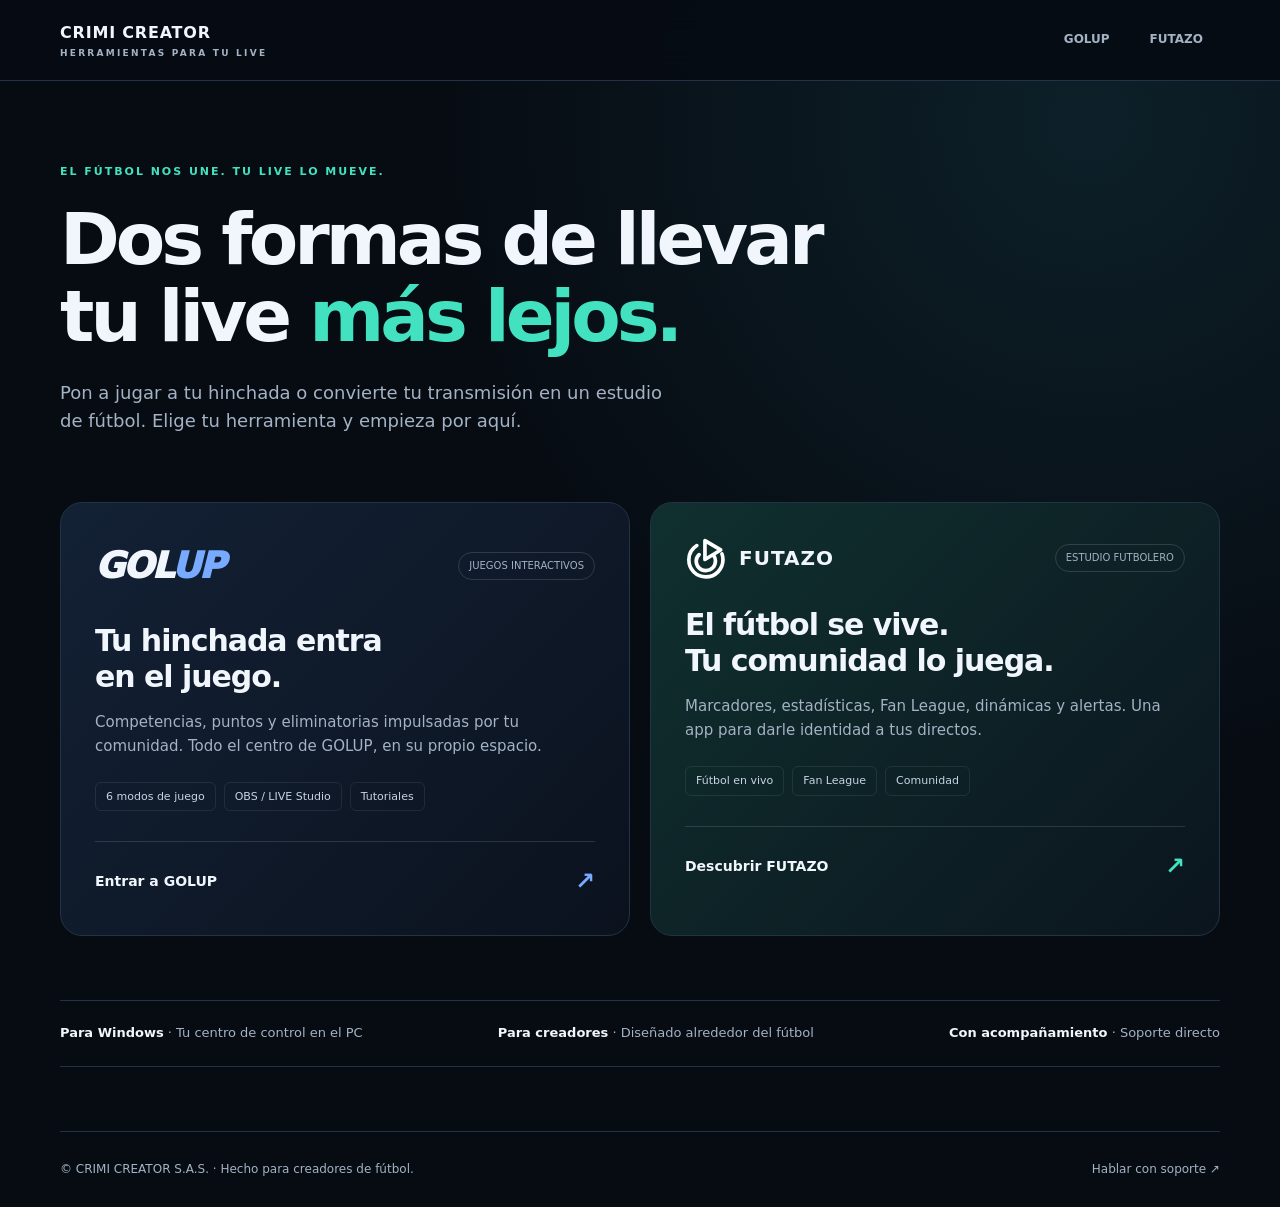
==== index.html @ dd7e79aa "Add files via upload" ====
<!doctype html><html lang="es"><head><meta charset="utf-8"><meta name="viewport" content="width=device-width,initial-scale=1"><meta name="theme-color" content="#070c13"><title>CRIMI CREATOR · GOLUP y FUTAZO</title><meta name="description" content="Juegos interactivos, fútbol en vivo y herramientas para tu comunidad."><link rel="icon" href="assets/futazo-icon.png"><link rel="stylesheet" href="assets/portal.css"></head><body><header class="top"><div class="wrap"><a class="brand" href="index.html">CRIMI CREATOR<small>HERRAMIENTAS PARA TU LIVE</small></a><nav aria-label="Productos"><a href="golup.html" >GOLUP</a><a href="futazo.html" >FUTAZO</a></nav></div></header><main class="wrap"><section class="hero"><span class="kicker">EL FÚTBOL NOS UNE. TU LIVE LO MUEVE.</span><h1>Dos formas de llevar<br>tu live <em>más lejos.</em></h1><p class="lead">Pon a jugar a tu hinchada o convierte tu transmisión en un estudio de fútbol. Elige tu herramienta y empieza por aquí.</p></section><section class="selector" aria-label="Elige tu producto"><a class="product" href="golup.html"><div class="product-top"><div class="wordmark">GOL<span>UP</span></div><span class="badge">JUEGOS INTERACTIVOS</span></div><h2>Tu hinchada entra<br>en el juego.</h2><p>Competencias, puntos y eliminatorias impulsadas por tu comunidad. Todo el centro de GOLUP, en su propio espacio.</p><div class="tags"><span>6 modos de juego</span><span>OBS / LIVE Studio</span><span>Tutoriales</span></div><div class="enter">Entrar a GOLUP <b aria-hidden="true">↗</b></div></a><a class="product futazo" href="futazo.html"><div class="product-top"><div class="identity"><img src="assets/futazo-mark.svg" alt=""><strong>FUTAZO</strong></div><span class="badge">ESTUDIO FUTBOLERO</span></div><h2>El fútbol se vive.<br>Tu comunidad lo juega.</h2><p>Marcadores, estadísticas, Fan League, dinámicas y alertas. Una app para darle identidad a tus directos.</p><div class="tags"><span>Fútbol en vivo</span><span>Fan League</span><span>Comunidad</span></div><div class="enter">Descubrir FUTAZO <b aria-hidden="true">↗</b></div></a></section><div class="strip"><span><strong>Para Windows</strong> · Tu centro de control en el PC</span><span><strong>Para creadores</strong> · Diseñado alrededor del fútbol</span><span><strong>Con acompañamiento</strong> · Soporte directo</span></div></main><footer class="wrap"><span>© CRIMI CREATOR S.A.S. · Hecho para creadores de fútbol.</span><a href="https://wa.me/573227339534" target="_blank" rel="noopener noreferrer">Hablar con soporte ↗</a></footer></body></html>
---- assets/portal.css ----
:root{color-scheme:dark;--bg:#070c13;--line:#233244;--text:#f1f6fc;--muted:#a3b2c4;--mint:#42e2c0;--blue:#78abff}*{box-sizing:border-box}html{scroll-behavior:smooth;scroll-padding-top:95px}body{margin:0;background:radial-gradient(ellipse at 85% 10%,#12313b88,transparent 42%),var(--bg);color:var(--text);font:16px/1.6 'Segoe UI',system-ui,sans-serif}a{color:inherit;text-decoration:none}a:focus-visible,summary:focus-visible{outline:3px solid var(--mint);outline-offset:5px}.wrap{width:min(1160px,calc(100% - 40px));margin:auto}.top{position:sticky;top:0;z-index:10;background:#070c13f2;backdrop-filter:blur(16px);border-bottom:1px solid var(--line)}.top .wrap{display:flex;align-items:center;justify-content:space-between;gap:16px;min-height:80px}.brand{font-size:16px;font-weight:900;letter-spacing:.05em}.brand small{display:block;font-size:9px;letter-spacing:.25em;color:var(--muted)}nav{display:flex;gap:6px}nav a{font-size:12px;font-weight:800;padding:10px 17px;border-radius:8px;color:var(--muted)}nav a:hover,nav a[aria-current]{background:#1c2d3b;color:white}.kicker{font-size:11px;letter-spacing:.18em;color:var(--mint);font-weight:800}.hero{padding:76px 0 48px}.hero h1{font-size:clamp(40px,6vw,72px);line-height:1.07;letter-spacing:-.055em;margin:18px 0 24px}.hero h1 em{font-style:normal;color:var(--mint)}.lead{color:var(--muted);max-width:630px;font-size:18px}.selector{display:grid;grid-template-columns:1fr 1fr;gap:20px;margin-bottom:64px}.product{border:1px solid var(--line);background:linear-gradient(135deg,#132135,#0b121e);border-radius:22px;padding:34px;transition:transform .2s,border-color .2s}.product:hover{transform:translateY(-4px);border-color:var(--blue)}.product.futazo{background:linear-gradient(135deg,#10302f,#0b151e)}.product.futazo:hover{border-color:var(--mint)}.product-top{display:flex;justify-content:space-between;align-items:center;gap:10px}.wordmark{font-size:36px;font-style:italic;letter-spacing:-.05em;font-weight:950}.wordmark span{color:var(--blue)}.badge{font-size:10px;color:var(--muted);border:1px solid #ffffff24;border-radius:100px;padding:5px 10px}.product h2{font-size:30px;line-height:1.2;letter-spacing:-.035em;margin:28px 0 14px}.product p{color:var(--muted);font-size:15px}.tags{display:flex;flex-wrap:wrap;gap:8px;margin:24px 0}.tags span{color:#c7d4e3;border:1px solid #ffffff15;padding:5px 10px;border-radius:6px;font-size:11px}.enter{display:flex;justify-content:space-between;align-items:center;margin-top:30px;padding-top:20px;border-top:1px solid #ffffff20;font-weight:800;font-size:14px}.enter b{font-size:24px;color:var(--blue)}.futazo .enter b{color:var(--mint)}.strip{display:flex;flex-wrap:wrap;justify-content:space-between;gap:20px;border-block:1px solid var(--line);padding:22px 0;margin:12px 0 64px;color:var(--muted);font-size:13px}.strip strong{color:var(--text)}footer{display:flex;justify-content:space-between;gap:20px;flex-wrap:wrap;border-top:1px solid var(--line);padding:28px 0;color:var(--muted);font-size:12px}.split{display:grid;grid-template-columns:1.1fr 1fr;gap:50px;align-items:center}.btn{display:inline-flex;justify-content:center;align-items:center;padding:13px 20px;background:#132333;border:1px solid #304456;border-radius:10px;font-size:14px;font-weight:750}.btn.primary{background:var(--mint);color:#06241f;border-color:var(--mint)}.btn:hover{filter:brightness(1.12)}.actions{display:flex;gap:10px;flex-wrap:wrap;margin:28px 0 14px}.fine{font-size:12px;color:var(--muted)}.identity{display:flex;align-items:center;gap:12px}.identity img{width:42px;height:42px}.identity strong{font-size:20px;letter-spacing:.05em}.showcase{border:1px solid #315053;border-radius:18px;background:#0b141f;box-shadow:0 25px 80px #0006;padding:18px;transform:rotate(1deg)}.show-head,.show-bottom{display:flex;justify-content:space-between;gap:10px;font-size:10px;letter-spacing:.05em;color:var(--muted);margin:0 0 20px}.show-bottom{margin:17px 0 0}.live-dot{color:var(--mint)}.score{display:grid;grid-template-columns:1fr auto 1fr;gap:10px;text-align:center;align-items:center;margin:12px 0 22px}.shield{display:grid;place-items:center;background:#183d67;clip-path:polygon(0 0,100% 0,100% 70%,50% 100%,0 70%);width:42px;height:48px;margin:0 auto 7px;font-size:15px;font-weight:900}.shield.red{background:#612b36}.score small{font-size:10px;color:var(--muted)}.score b{font-size:40px}.pitch{height:195px;position:relative;border:1px solid #45917c66;background:repeating-linear-gradient(90deg,#14382e 0 12.5%,#173e32 12.5% 25%);border-radius:9px;overflow:hidden}.pitch:before{content:'';position:absolute;inset:14px;border:1px solid #a2e0c766}.pitch:after{content:'';position:absolute;left:50%;top:14px;bottom:14px;border-left:1px solid #a2e0c766}.circle{position:absolute;left:50%;top:50%;width:65px;height:65px;border:1px solid #a2e0c766;border-radius:50%;transform:translate(-50%,-50%)}.box{position:absolute;top:28%;bottom:28%;width:17%;border:1px solid #a2e0c766}.box.left{left:14px}.box.right{right:14px}.pitch-label{position:absolute;left:50%;top:50%;transform:translate(-50%,-50%);z-index:1;white-space:nowrap;background:#071a16ed;border:1px solid #3ba98d;border-radius:6px;padding:8px 14px;font-size:11px;color:#9af1d9}.section{padding:28px 0 65px}.section h2{font-size:clamp(28px,4vw,42px);line-height:1.15;letter-spacing:-.04em;margin:12px 0 16px}.section-intro{color:var(--muted);max-width:650px;margin-bottom:28px}.features{display:grid;grid-template-columns:1fr 1fr;gap:15px}.feature{padding:28px;border:1px solid var(--line);border-radius:16px;background:linear-gradient(140deg,#111e2b,#0b131e)}.icon{color:var(--mint);width:38px;height:38px;display:grid;place-items:center;border:1px solid #305b55;background:#14332e;border-radius:10px}.icon svg{width:22px;height:22px;fill:none;stroke:currentColor;stroke-width:1.7}.feature h3{margin:18px 0 8px;font-size:20px}.feature p,.feature li{color:var(--muted);font-size:14px}.feature ul{padding-left:19px}.steps{display:grid;grid-template-columns:repeat(3,1fr);gap:20px;counter-reset:step}.step{padding:24px 0;border-top:1px solid var(--line)}.step:before{counter-increment:step;content:'0' counter(step);font-size:12px;color:var(--mint);font-weight:800}.step h3{font-size:18px}.step p{font-size:14px;color:var(--muted)}.download{border:1px solid #3b625b;border-radius:20px;padding:36px;background:linear-gradient(110deg,#11362f,#0e1926);display:grid;grid-template-columns:1.2fr 1fr;gap:30px;align-items:center}.download ul{color:var(--muted);font-size:13px;padding-left:20px}details{border-bottom:1px solid var(--line);padding:19px 0}summary{cursor:pointer;font-weight:650;margin-left:18px}details p{color:var(--muted);font-size:14px;max-width:800px}.support{color:var(--mint)}@media(max-width:780px){.split,.download{grid-template-columns:1fr;gap:26px}.hero{padding-top:42px}.product{padding:23px}.product h2{font-size:25px}.product-top{align-items:flex-start;flex-direction:column}.showcase{transform:none;max-width:520px;width:100%;margin:auto}.steps{grid-template-columns:1fr;gap:0}}@media(max-width:560px){.wrap{width:calc(100% - 30px)}.top .wrap{min-height:70px;gap:8px}.brand{font-size:12px}.brand small{font-size:8px}nav a{padding:9px 11px}.selector,.features{grid-template-columns:1fr}.hero h1{font-size:43px}.lead{font-size:16px}.product-top{flex-direction:row;align-items:center}.strip{flex-direction:column;margin-bottom:35px}.feature,.download{padding:23px}.section{padding-bottom:42px}.identity strong{font-size:17px}.identity img{width:32px;height:32px}}@media(prefers-reduced-motion:reduce){*{scroll-behavior:auto!important;transition:none!important}}
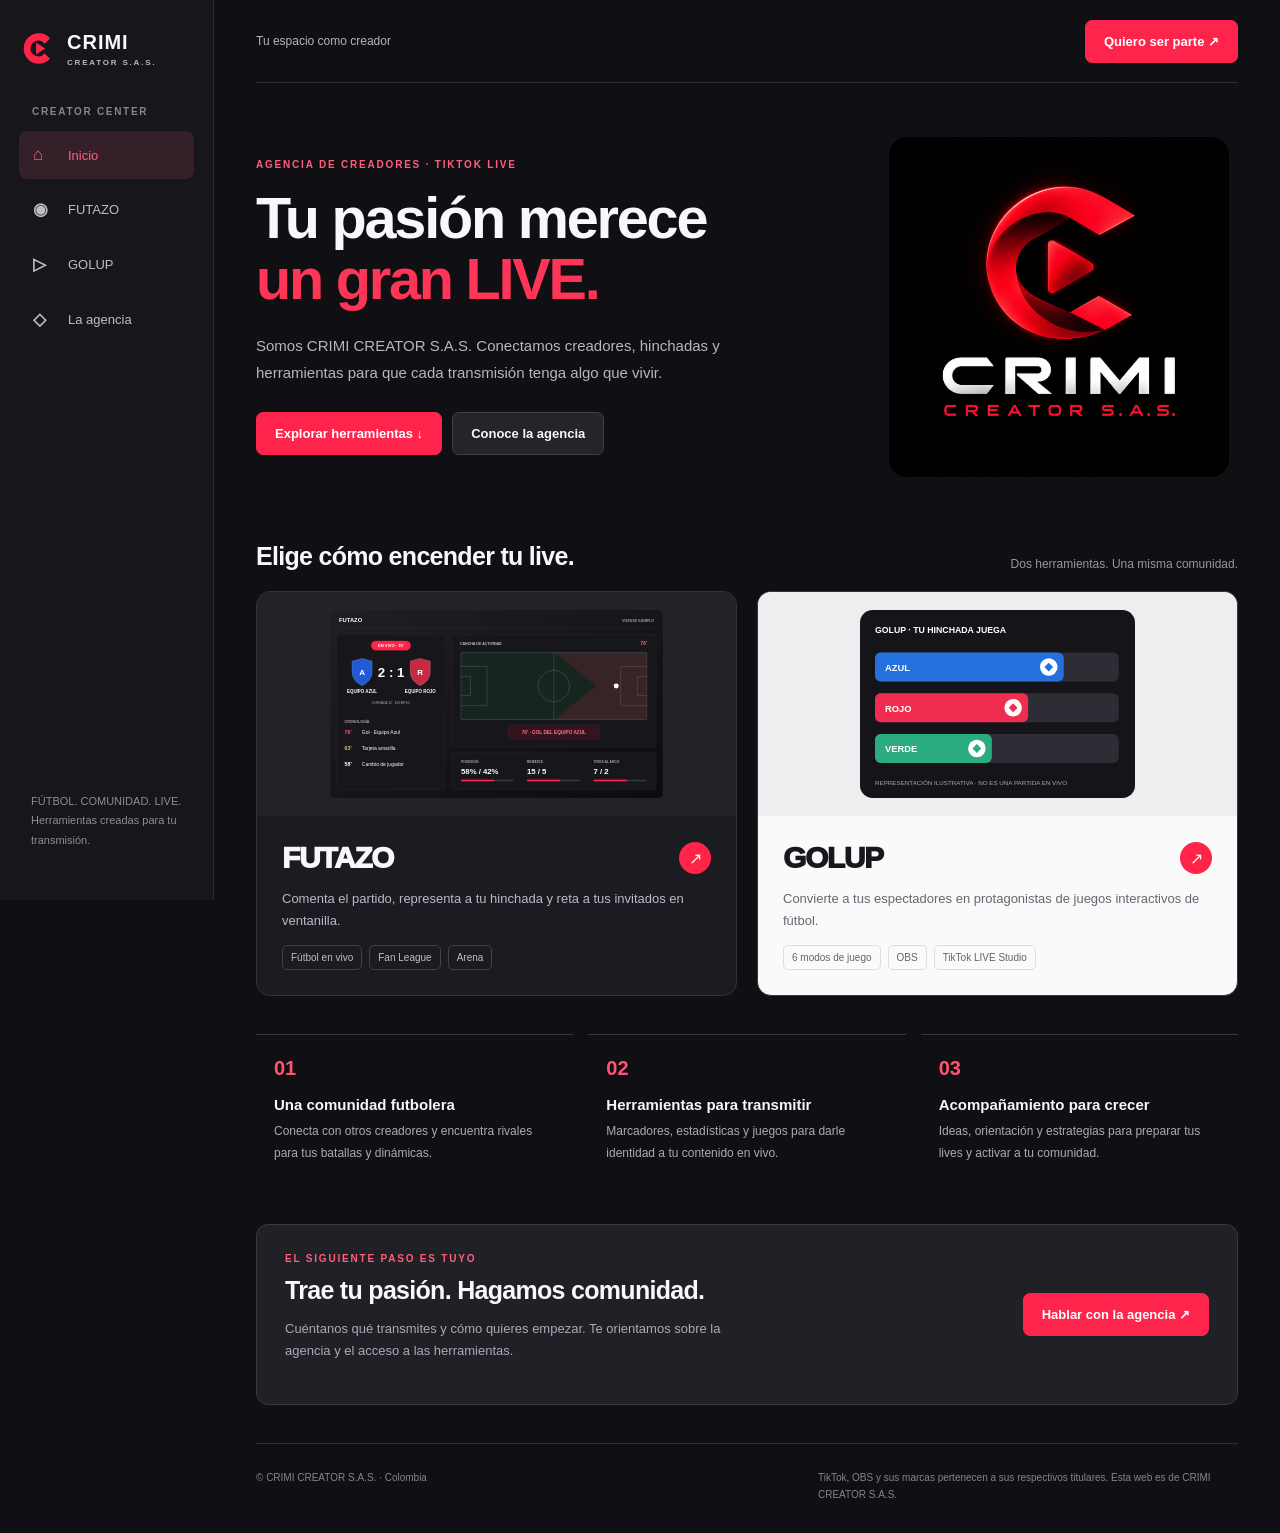
==== commit e6b2bfe1: "Add files via upload" ====
--- a/index.html
+++ b/index.html
@@ -1 +1 @@
-<!doctype html><html lang="es"><head><meta charset="utf-8"><meta name="viewport" content="width=device-width,initial-scale=1"><meta name="theme-color" content="#070c13"><title>CRIMI CREATOR · GOLUP y FUTAZO</title><meta name="description" content="Juegos interactivos, fútbol en vivo y herramientas para tu comunidad."><link rel="icon" href="assets/futazo-icon.png"><link rel="stylesheet" href="assets/portal.css"></head><body><header class="top"><div class="wrap"><a class="brand" href="index.html">CRIMI CREATOR<small>HERRAMIENTAS PARA TU LIVE</small></a><nav aria-label="Productos"><a href="golup.html" >GOLUP</a><a href="futazo.html" >FUTAZO</a></nav></div></header><main class="wrap"><section class="hero"><span class="kicker">EL FÚTBOL NOS UNE. TU LIVE LO MUEVE.</span><h1>Dos formas de llevar<br>tu live <em>más lejos.</em></h1><p class="lead">Pon a jugar a tu hinchada o convierte tu transmisión en un estudio de fútbol. Elige tu herramienta y empieza por aquí.</p></section><section class="selector" aria-label="Elige tu producto"><a class="product" href="golup.html"><div class="product-top"><div class="wordmark">GOL<span>UP</span></div><span class="badge">JUEGOS INTERACTIVOS</span></div><h2>Tu hinchada entra<br>en el juego.</h2><p>Competencias, puntos y eliminatorias impulsadas por tu comunidad. Todo el centro de GOLUP, en su propio espacio.</p><div class="tags"><span>6 modos de juego</span><span>OBS / LIVE Studio</span><span>Tutoriales</span></div><div class="enter">Entrar a GOLUP <b aria-hidden="true">↗</b></div></a><a class="product futazo" href="futazo.html"><div class="product-top"><div class="identity"><img src="assets/futazo-mark.svg" alt=""><strong>FUTAZO</strong></div><span class="badge">ESTUDIO FUTBOLERO</span></div><h2>El fútbol se vive.<br>Tu comunidad lo juega.</h2><p>Marcadores, estadísticas, Fan League, dinámicas y alertas. Una app para darle identidad a tus directos.</p><div class="tags"><span>Fútbol en vivo</span><span>Fan League</span><span>Comunidad</span></div><div class="enter">Descubrir FUTAZO <b aria-hidden="true">↗</b></div></a></section><div class="strip"><span><strong>Para Windows</strong> · Tu centro de control en el PC</span><span><strong>Para creadores</strong> · Diseñado alrededor del fútbol</span><span><strong>Con acompañamiento</strong> · Soporte directo</span></div></main><footer class="wrap"><span>© CRIMI CREATOR S.A.S. · Hecho para creadores de fútbol.</span><a href="https://wa.me/573227339534" target="_blank" rel="noopener noreferrer">Hablar con soporte ↗</a></footer></body></html>+<!doctype html><html lang="es"><head><meta charset="utf-8"><meta name="viewport" content="width=device-width,initial-scale=1"><meta name="theme-color" content="#101014"><title>CRIMI CREATOR S.A.S. · Tu comunidad empieza en LIVE</title><meta name="description" content="Agencia de creadores de TikTok LIVE enfocada en fútbol. Descubre FUTAZO, GOLUP y una comunidad para hacer crecer tus transmisiones."><link rel="icon" href="assets/crimi-symbol.svg"><link rel="stylesheet" href="assets/creator.css"></head><body><div class="shell"><aside class="side"><a class="brand" href="index.html"><img src="assets/crimi-symbol.svg" alt=""><span>CRIMI<small>CREATOR S.A.S.</small></span></a><div class="label">CREATOR CENTER</div><nav aria-label="Navegación principal"><a href="index.html" aria-current="page"><b>⌂</b>Inicio</a><a href="futazo.html"><b>◉</b>FUTAZO</a><a href="golup.html"><b>▷</b>GOLUP</a><a href="#agencia"><b>◇</b>La agencia</a></nav><div class="side-bottom">FÚTBOL. COMUNIDAD. LIVE.<br>Herramientas creadas para tu transmisión.</div></aside><main class="main"><header class="topbar"><span>Tu espacio como creador</span><a class="btn red" href="https://wa.me/573227339534?text=Hola%2C%20quiero%20conocer%20la%20agencia%20CRIMI%20CREATOR." target="_blank" rel="noopener">Quiero ser parte ↗</a></header><section class="hero"><div><div class="eyebrow">AGENCIA DE CREADORES · TIKTOK LIVE</div><h1>Tu pasión merece<br><em>un gran LIVE.</em></h1><p class="intro">Somos CRIMI CREATOR S.A.S. Conectamos creadores, hinchadas y herramientas para que cada transmisión tenga algo que vivir.</p><div class="actions"><a class="btn red" href="#herramientas">Explorar herramientas ↓</a><a class="btn" href="#agencia">Conoce la agencia</a></div></div><img class="hero-logo" src="assets/crimi-creator-logo.png" alt="CRIMI CREATOR S.A.S. · logo rojo y negro"></section><section id="herramientas"><div class="section-head"><h2>Elige cómo encender tu live.</h2><span>Dos herramientas. Una misma comunidad.</span></div><div class="products"><a class="product" href="futazo.html"><div class="product-visual"><img src="assets/demo-partidos.svg" alt="Ejemplo gráfico de marcador y cancha de FUTAZO"></div><div class="product-body"><div class="product-title"><h3>FUTAZO</h3><span class="arrow">↗</span></div><p>Comenta el partido, representa a tu hinchada y reta a tus invitados en ventanilla.</p><div class="chips"><span>Fútbol en vivo</span><span>Fan League</span><span>Arena</span></div></div></a><a class="product light" href="golup.html"><div class="product-visual"><img src="assets/golup-demo.svg" alt="Ejemplo ilustrativo de una carrera de hinchadas en GOLUP"></div><div class="product-body"><div class="product-title"><h3>GOLUP</h3><span class="arrow">↗</span></div><p>Convierte a tus espectadores en protagonistas de juegos interactivos de fútbol.</p><div class="chips"><span>6 modos de juego</span><span>OBS</span><span>TikTok LIVE Studio</span></div></div></a></div></section><section id="agencia" class="benefits" aria-label="Qué hace la agencia"><article class="benefit"><b>01</b><h3>Una comunidad futbolera</h3><p>Conecta con otros creadores y encuentra rivales para tus batallas y dinámicas.</p></article><article class="benefit"><b>02</b><h3>Herramientas para transmitir</h3><p>Marcadores, estadísticas y juegos para darle identidad a tu contenido en vivo.</p></article><article class="benefit"><b>03</b><h3>Acompañamiento para crecer</h3><p>Ideas, orientación y estrategias para preparar tus lives y activar a tu comunidad.</p></article></section><section class="join"><div><div class="eyebrow">EL SIGUIENTE PASO ES TUYO</div><h2 style="margin-top:12px">Trae tu pasión. Hagamos comunidad.</h2><p>Cuéntanos qué transmites y cómo quieres empezar. Te orientamos sobre la agencia y el acceso a las herramientas.</p></div><a class="btn red" href="https://wa.me/573227339534?text=Hola%2C%20me%20interesa%20ser%20parte%20de%20CRIMI%20CREATOR." target="_blank" rel="noopener">Hablar con la agencia ↗</a></section><footer class="foot"><span>© CRIMI CREATOR S.A.S. · Colombia</span><span>TikTok, OBS y sus marcas pertenecen a sus respectivos titulares. Esta web es de CRIMI CREATOR S.A.S.</span></footer></main></div></body></html>
--- a/assets/creator.css
+++ b/assets/creator.css
@@ -0,0 +1 @@
+*{box-sizing:border-box}html{scroll-behavior:smooth}body{margin:0;background:#101014;color:#f8f8fa;font-family:Inter,Segoe UI,Arial,sans-serif}a{color:inherit;text-decoration:none}button,a{ -webkit-tap-highlight-color:transparent}a:focus-visible,summary:focus-visible{outline:3px solid #ff2448;outline-offset:5px}.shell{max-width:1390px;margin:auto;display:grid;grid-template-columns:214px 1fr;min-height:100vh}.side{position:sticky;top:0;height:100vh;border-right:1px solid #2e2e36;padding:29px 19px;display:flex;flex-direction:column;background:#16161b}.brand{display:flex;align-items:center;gap:9px;font-weight:900;letter-spacing:1px;font-size:20px}.brand img{width:39px}.brand small{display:block;font-size:8px;letter-spacing:1.8px;margin-top:4px;color:#bbb}.label{font-size:10px;letter-spacing:1.7px;color:#85858f;font-weight:750;margin:38px 13px 14px}.side nav{display:grid;gap:6px}.side nav a{padding:14px;border-radius:8px;font-size:13px;display:flex;gap:13px;align-items:center;color:#bdbdc6}.side nav a:first-child{background:#35202a;color:#ff5d7b}.side nav a:hover{background:#292930;color:white}.side nav b{width:22px;font-size:17px}.side-bottom{margin-top:auto;padding:20px 12px;font-size:11px;color:#8d8d98;line-height:1.8}.main{min-width:0;padding:0 42px}.topbar{height:83px;display:flex;justify-content:space-between;align-items:center;border-bottom:1px solid #2d2d35;font-size:12px;color:#b3b3be}.btn{display:inline-flex;align-items:center;justify-content:center;gap:12px;border:1px solid #41414a;border-radius:7px;padding:13px 18px;font-weight:700;font-size:13px;background:#24242b}.btn.red{background:#fe244b;border-color:#fe244b;color:#fff}.btn:hover{filter:brightness(1.12)}.hero{padding:54px 0 40px;display:grid;grid-template-columns:1.25fr .75fr;align-items:center;gap:25px}.eyebrow{color:#ff5e7b;font-size:10px;letter-spacing:1.8px;font-weight:800}h1{font-size:clamp(37px,4.5vw,64px);line-height:1.06;letter-spacing:-2.2px;margin:18px 0 22px}h1 em{color:#ff3558;font-style:normal}.intro{color:#b6b6c1;font-size:15px;line-height:1.8;max-width:480px}.hero-logo{width:100%;max-width:340px;justify-self:center;aspect-ratio:1;object-fit:contain;border-radius:18px}.actions{display:flex;gap:10px;flex-wrap:wrap;margin-top:26px}.section-head{display:flex;justify-content:space-between;align-items:end;gap:15px;margin:25px 0 20px}h2{font-size:25px;letter-spacing:-.7px;margin:0}.section-head span{font-size:12px;color:#9696a2}.products{display:grid;grid-template-columns:1fr 1fr;gap:20px}.product{border:1px solid #34343d;border-radius:14px;overflow:hidden;background:#1b1b22;transition:transform .2s,border-color .2s}.product:hover{transform:translateY(-4px);border-color:#fc3d5d}.product.light{background:#fafafa;color:#17171d}.product-visual{height:224px;background:#222229;display:flex;align-items:center;justify-content:center;padding:18px;overflow:hidden}.product-visual img{width:100%;height:100%;object-fit:contain}.product.light .product-visual{background:#eeeef1}.product-body{padding:25px}.product-title{display:flex;justify-content:space-between;align-items:center}.product h3{font-size:30px;letter-spacing:-1.4px;margin:0;font-weight:950}.product .arrow{background:#ff2448;border-radius:50%;width:32px;height:32px;display:grid;place-items:center;color:white}.product p{font-size:13px;line-height:1.7;color:#babac5;min-height:44px}.product.light p{color:#666672}.chips{display:flex;flex-wrap:wrap;gap:7px}.chips span{font-size:10px;border:1px solid #41414c;border-radius:5px;padding:6px 8px;color:#bdbdc6}.light .chips span{border-color:#ddd;color:#63636d}.benefits{display:grid;grid-template-columns:repeat(3,1fr);gap:15px;margin-top:38px}.benefit{padding:22px 18px;border-top:1px solid #37373f}.benefit b{font-size:20px;color:#ff536f}.benefit h3{font-size:15px;margin:16px 0 8px}.benefit p{font-size:12px;color:#aaaab6;line-height:1.8;margin:0}.join{margin:38px 0;background:#202027;border:1px solid #383842;border-radius:12px;padding:28px;display:flex;justify-content:space-between;align-items:center;gap:22px}.join p{color:#aaaab5;font-size:13px;line-height:1.7;max-width:480px}.foot{display:flex;justify-content:space-between;gap:15px;padding:25px 0 30px;border-top:1px solid #2d2d35;color:#848490;font-size:10px;line-height:1.7}.foot span{max-width:420px}@media(min-width:1500px){.main{padding:0 55px}}@media(max-width:960px){.shell{grid-template-columns:170px 1fr}.side{padding:25px 12px}.main{padding:0 25px}.brand{font-size:16px}.brand img{width:30px}.brand small{font-size:7px}.hero{grid-template-columns:1fr .6fr}.hero-logo{max-width:240px}h1{font-size:43px}.product-visual{height:170px}.product-body{padding:18px}.benefits{gap:4px}.benefit{padding:18px 10px}}@media(max-width:700px){.shell{display:block}.side{position:sticky;z-index:30;top:0;height:auto;border-right:0;border-bottom:1px solid #333;padding:13px 18px;display:flex;flex-direction:row;align-items:center;justify-content:space-between}.side .label,.side-bottom{display:none}.side nav{display:flex;gap:3px}.side nav a{font-size:11px;padding:10px}.side nav b{display:none}.side nav a:first-child{display:none}.main{padding:0 20px}.topbar{height:65px}.hero{padding:30px 0;grid-template-columns:1fr}.hero-logo{display:none}h1{font-size:46px}.intro{font-size:14px}.products{grid-template-columns:1fr}.product-visual{height:auto;aspect-ratio:16/9}.benefits{grid-template-columns:1fr}.benefit{padding:22px 0}.benefit h3{display:inline;margin-left:16px}.benefit p{padding-left:42px;margin-top:10px}.join{flex-direction:column;align-items:start}.foot{flex-direction:column}.section-head span{display:none}.side .brand span{font-size:14px}.side .brand small{font-size:6px}.side .brand img{width:27px}}@media(prefers-reduced-motion:reduce){*{scroll-behavior:auto!important;transition:none!important}}
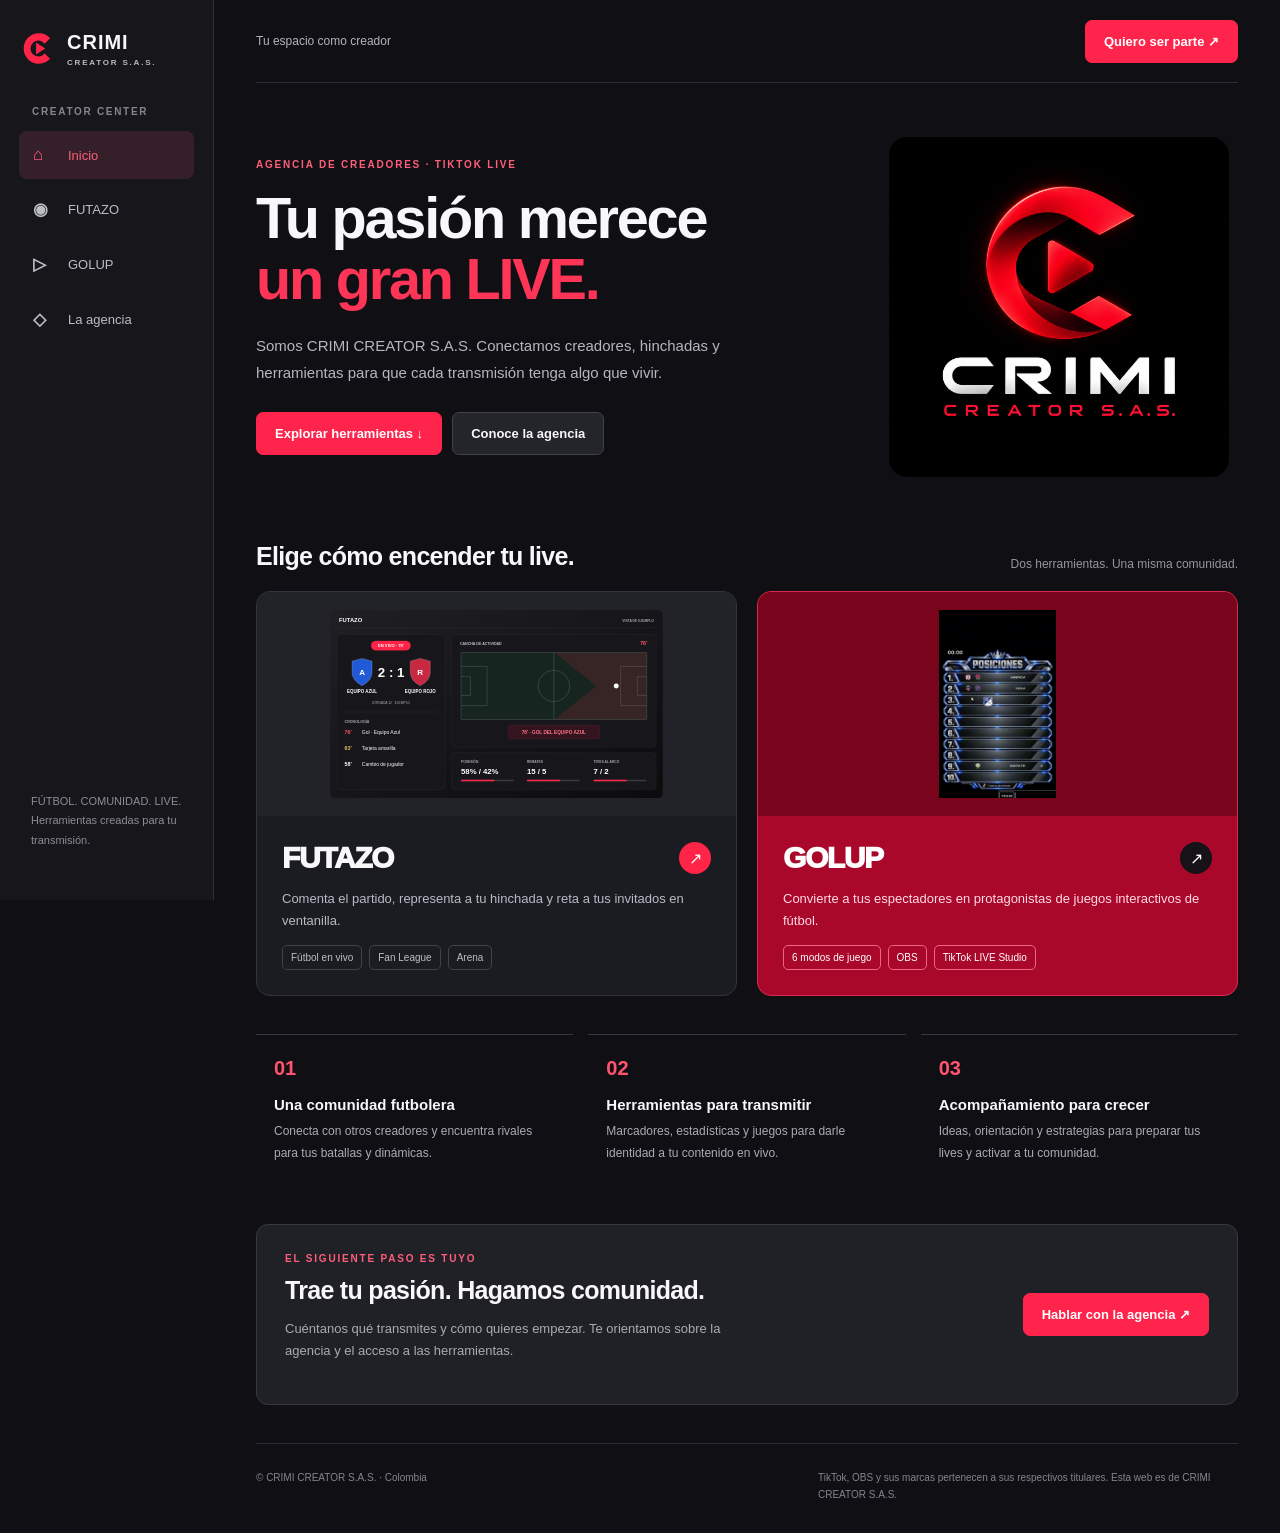
==== commit db1c523d: "Add files via upload" ====
--- a/index.html
+++ b/index.html
@@ -1 +1 @@
-<!doctype html><html lang="es"><head><meta charset="utf-8"><meta name="viewport" content="width=device-width,initial-scale=1"><meta name="theme-color" content="#101014"><title>CRIMI CREATOR S.A.S. · Tu comunidad empieza en LIVE</title><meta name="description" content="Agencia de creadores de TikTok LIVE enfocada en fútbol. Descubre FUTAZO, GOLUP y una comunidad para hacer crecer tus transmisiones."><link rel="icon" href="assets/crimi-symbol.svg"><link rel="stylesheet" href="assets/creator.css"></head><body><div class="shell"><aside class="side"><a class="brand" href="index.html"><img src="assets/crimi-symbol.svg" alt=""><span>CRIMI<small>CREATOR S.A.S.</small></span></a><div class="label">CREATOR CENTER</div><nav aria-label="Navegación principal"><a href="index.html" aria-current="page"><b>⌂</b>Inicio</a><a href="futazo.html"><b>◉</b>FUTAZO</a><a href="golup.html"><b>▷</b>GOLUP</a><a href="#agencia"><b>◇</b>La agencia</a></nav><div class="side-bottom">FÚTBOL. COMUNIDAD. LIVE.<br>Herramientas creadas para tu transmisión.</div></aside><main class="main"><header class="topbar"><span>Tu espacio como creador</span><a class="btn red" href="https://wa.me/573227339534?text=Hola%2C%20quiero%20conocer%20la%20agencia%20CRIMI%20CREATOR." target="_blank" rel="noopener">Quiero ser parte ↗</a></header><section class="hero"><div><div class="eyebrow">AGENCIA DE CREADORES · TIKTOK LIVE</div><h1>Tu pasión merece<br><em>un gran LIVE.</em></h1><p class="intro">Somos CRIMI CREATOR S.A.S. Conectamos creadores, hinchadas y herramientas para que cada transmisión tenga algo que vivir.</p><div class="actions"><a class="btn red" href="#herramientas">Explorar herramientas ↓</a><a class="btn" href="#agencia">Conoce la agencia</a></div></div><img class="hero-logo" src="assets/crimi-creator-logo.png" alt="CRIMI CREATOR S.A.S. · logo rojo y negro"></section><section id="herramientas"><div class="section-head"><h2>Elige cómo encender tu live.</h2><span>Dos herramientas. Una misma comunidad.</span></div><div class="products"><a class="product" href="futazo.html"><div class="product-visual"><img src="assets/demo-partidos.svg" alt="Ejemplo gráfico de marcador y cancha de FUTAZO"></div><div class="product-body"><div class="product-title"><h3>FUTAZO</h3><span class="arrow">↗</span></div><p>Comenta el partido, representa a tu hinchada y reta a tus invitados en ventanilla.</p><div class="chips"><span>Fútbol en vivo</span><span>Fan League</span><span>Arena</span></div></div></a><a class="product light" href="golup.html"><div class="product-visual"><img src="assets/golup-demo.svg" alt="Ejemplo ilustrativo de una carrera de hinchadas en GOLUP"></div><div class="product-body"><div class="product-title"><h3>GOLUP</h3><span class="arrow">↗</span></div><p>Convierte a tus espectadores en protagonistas de juegos interactivos de fútbol.</p><div class="chips"><span>6 modos de juego</span><span>OBS</span><span>TikTok LIVE Studio</span></div></div></a></div></section><section id="agencia" class="benefits" aria-label="Qué hace la agencia"><article class="benefit"><b>01</b><h3>Una comunidad futbolera</h3><p>Conecta con otros creadores y encuentra rivales para tus batallas y dinámicas.</p></article><article class="benefit"><b>02</b><h3>Herramientas para transmitir</h3><p>Marcadores, estadísticas y juegos para darle identidad a tu contenido en vivo.</p></article><article class="benefit"><b>03</b><h3>Acompañamiento para crecer</h3><p>Ideas, orientación y estrategias para preparar tus lives y activar a tu comunidad.</p></article></section><section class="join"><div><div class="eyebrow">EL SIGUIENTE PASO ES TUYO</div><h2 style="margin-top:12px">Trae tu pasión. Hagamos comunidad.</h2><p>Cuéntanos qué transmites y cómo quieres empezar. Te orientamos sobre la agencia y el acceso a las herramientas.</p></div><a class="btn red" href="https://wa.me/573227339534?text=Hola%2C%20me%20interesa%20ser%20parte%20de%20CRIMI%20CREATOR." target="_blank" rel="noopener">Hablar con la agencia ↗</a></section><footer class="foot"><span>© CRIMI CREATOR S.A.S. · Colombia</span><span>TikTok, OBS y sus marcas pertenecen a sus respectivos titulares. Esta web es de CRIMI CREATOR S.A.S.</span></footer></main></div></body></html>+<!doctype html><html lang="es"><head><meta charset="utf-8"><meta name="viewport" content="width=device-width,initial-scale=1"><meta name="theme-color" content="#101014"><title>CRIMI CREATOR S.A.S. · Tu comunidad empieza en LIVE</title><meta name="description" content="Agencia de creadores de TikTok LIVE enfocada en fútbol. Descubre FUTAZO, GOLUP y una comunidad para hacer crecer tus transmisiones."><link rel="icon" href="assets/crimi-symbol.svg"><link rel="stylesheet" href="assets/creator.css"><style>.product.light{background:#a9082a;color:white;border-color:#d92950}.product.light .product-visual{background:#79051d}.product.light p{color:#ffdae4}.light .chips span{border-color:#ed6685;color:#fff}.product.light .arrow{background:#161217}.product.light .product-visual img{max-height:100%;width:auto}</style></head><body><div class="shell"><aside class="side"><a class="brand" href="index.html"><img src="assets/crimi-symbol.svg" alt=""><span>CRIMI<small>CREATOR S.A.S.</small></span></a><div class="label">CREATOR CENTER</div><nav aria-label="Navegación principal"><a href="index.html" aria-current="page"><b>⌂</b>Inicio</a><a href="futazo.html"><b>◉</b>FUTAZO</a><a href="golup.html"><b>▷</b>GOLUP</a><a href="#agencia"><b>◇</b>La agencia</a></nav><div class="side-bottom">FÚTBOL. COMUNIDAD. LIVE.<br>Herramientas creadas para tu transmisión.</div></aside><main class="main"><header class="topbar"><span>Tu espacio como creador</span><a class="btn red" href="https://wa.me/573227339534?text=Hola%2C%20quiero%20conocer%20la%20agencia%20CRIMI%20CREATOR." target="_blank" rel="noopener">Quiero ser parte ↗</a></header><section class="hero"><div><div class="eyebrow">AGENCIA DE CREADORES · TIKTOK LIVE</div><h1>Tu pasión merece<br><em>un gran LIVE.</em></h1><p class="intro">Somos CRIMI CREATOR S.A.S. Conectamos creadores, hinchadas y herramientas para que cada transmisión tenga algo que vivir.</p><div class="actions"><a class="btn red" href="#herramientas">Explorar herramientas ↓</a><a class="btn" href="#agencia">Conoce la agencia</a></div></div><img class="hero-logo" src="assets/crimi-creator-logo.png" alt="CRIMI CREATOR S.A.S. · logo rojo y negro"></section><section id="herramientas"><div class="section-head"><h2>Elige cómo encender tu live.</h2><span>Dos herramientas. Una misma comunidad.</span></div><div class="products"><a class="product" href="futazo.html"><div class="product-visual"><img src="assets/demo-partidos.svg" alt="Ejemplo gráfico de marcador y cancha de FUTAZO"></div><div class="product-body"><div class="product-title"><h3>FUTAZO</h3><span class="arrow">↗</span></div><p>Comenta el partido, representa a tu hinchada y reta a tus invitados en ventanilla.</p><div class="chips"><span>Fútbol en vivo</span><span>Fan League</span><span>Arena</span></div></div></a><a class="product light" href="golup.html"><div class="product-visual"><img src="assets/golup/f2.webp" alt="Imagen real de GOLUP: Rey de la Tabla"></div><div class="product-body"><div class="product-title"><h3>GOLUP</h3><span class="arrow">↗</span></div><p>Convierte a tus espectadores en protagonistas de juegos interactivos de fútbol.</p><div class="chips"><span>6 modos de juego</span><span>OBS</span><span>TikTok LIVE Studio</span></div></div></a></div></section><section id="agencia" class="benefits" aria-label="Qué hace la agencia"><article class="benefit"><b>01</b><h3>Una comunidad futbolera</h3><p>Conecta con otros creadores y encuentra rivales para tus batallas y dinámicas.</p></article><article class="benefit"><b>02</b><h3>Herramientas para transmitir</h3><p>Marcadores, estadísticas y juegos para darle identidad a tu contenido en vivo.</p></article><article class="benefit"><b>03</b><h3>Acompañamiento para crecer</h3><p>Ideas, orientación y estrategias para preparar tus lives y activar a tu comunidad.</p></article></section><section class="join"><div><div class="eyebrow">EL SIGUIENTE PASO ES TUYO</div><h2 style="margin-top:12px">Trae tu pasión. Hagamos comunidad.</h2><p>Cuéntanos qué transmites y cómo quieres empezar. Te orientamos sobre la agencia y el acceso a las herramientas.</p></div><a class="btn red" href="https://wa.me/573227339534?text=Hola%2C%20me%20interesa%20ser%20parte%20de%20CRIMI%20CREATOR." target="_blank" rel="noopener">Hablar con la agencia ↗</a></section><footer class="foot"><span>© CRIMI CREATOR S.A.S. · Colombia</span><span>TikTok, OBS y sus marcas pertenecen a sus respectivos titulares. Esta web es de CRIMI CREATOR S.A.S.</span></footer></main></div></body></html>
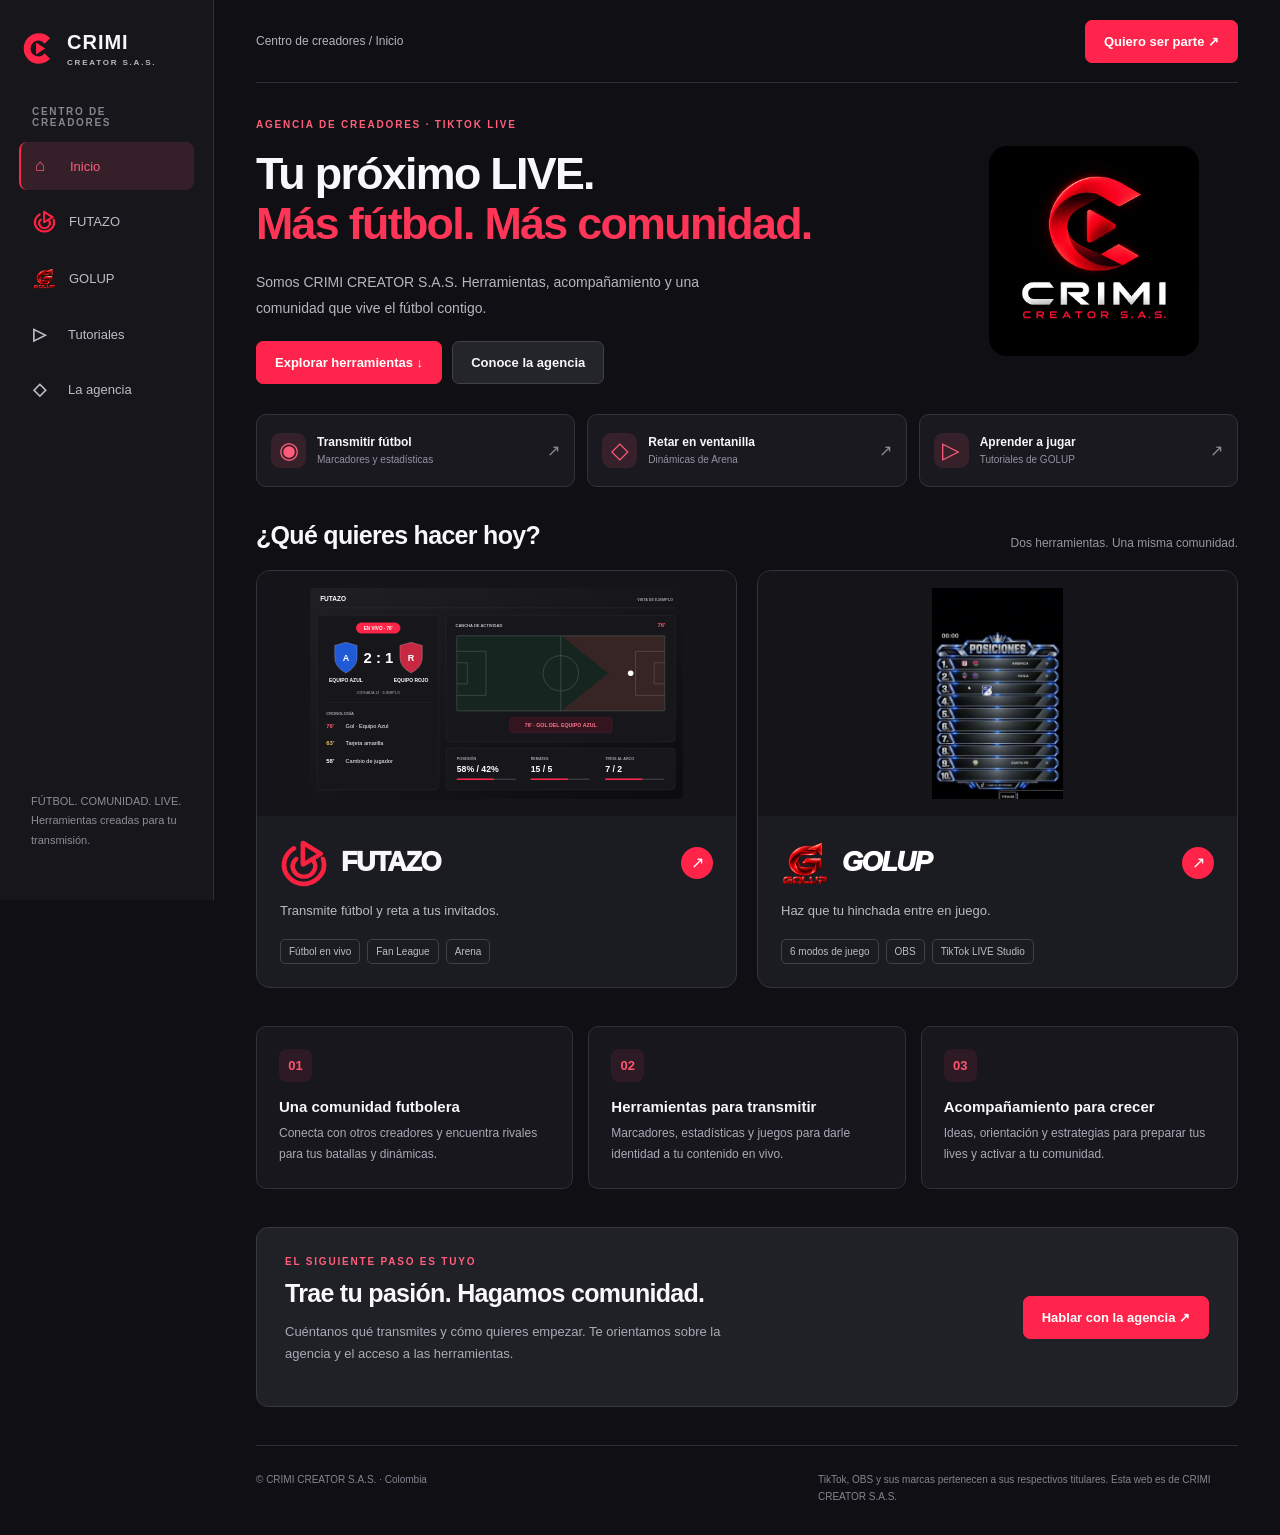
==== commit 118d1d3a: "Add files via upload" ====
--- a/index.html
+++ b/index.html
@@ -1 +1 @@
-<!doctype html><html lang="es"><head><meta charset="utf-8"><meta name="viewport" content="width=device-width,initial-scale=1"><meta name="theme-color" content="#101014"><title>CRIMI CREATOR S.A.S. · Tu comunidad empieza en LIVE</title><meta name="description" content="Agencia de creadores de TikTok LIVE enfocada en fútbol. Descubre FUTAZO, GOLUP y una comunidad para hacer crecer tus transmisiones."><link rel="icon" href="assets/crimi-symbol.svg"><link rel="stylesheet" href="assets/creator.css"><style>.product.light{background:#a9082a;color:white;border-color:#d92950}.product.light .product-visual{background:#79051d}.product.light p{color:#ffdae4}.light .chips span{border-color:#ed6685;color:#fff}.product.light .arrow{background:#161217}.product.light .product-visual img{max-height:100%;width:auto}</style></head><body><div class="shell"><aside class="side"><a class="brand" href="index.html"><img src="assets/crimi-symbol.svg" alt=""><span>CRIMI<small>CREATOR S.A.S.</small></span></a><div class="label">CREATOR CENTER</div><nav aria-label="Navegación principal"><a href="index.html" aria-current="page"><b>⌂</b>Inicio</a><a href="futazo.html"><b>◉</b>FUTAZO</a><a href="golup.html"><b>▷</b>GOLUP</a><a href="#agencia"><b>◇</b>La agencia</a></nav><div class="side-bottom">FÚTBOL. COMUNIDAD. LIVE.<br>Herramientas creadas para tu transmisión.</div></aside><main class="main"><header class="topbar"><span>Tu espacio como creador</span><a class="btn red" href="https://wa.me/573227339534?text=Hola%2C%20quiero%20conocer%20la%20agencia%20CRIMI%20CREATOR." target="_blank" rel="noopener">Quiero ser parte ↗</a></header><section class="hero"><div><div class="eyebrow">AGENCIA DE CREADORES · TIKTOK LIVE</div><h1>Tu pasión merece<br><em>un gran LIVE.</em></h1><p class="intro">Somos CRIMI CREATOR S.A.S. Conectamos creadores, hinchadas y herramientas para que cada transmisión tenga algo que vivir.</p><div class="actions"><a class="btn red" href="#herramientas">Explorar herramientas ↓</a><a class="btn" href="#agencia">Conoce la agencia</a></div></div><img class="hero-logo" src="assets/crimi-creator-logo.png" alt="CRIMI CREATOR S.A.S. · logo rojo y negro"></section><section id="herramientas"><div class="section-head"><h2>Elige cómo encender tu live.</h2><span>Dos herramientas. Una misma comunidad.</span></div><div class="products"><a class="product" href="futazo.html"><div class="product-visual"><img src="assets/demo-partidos.svg" alt="Ejemplo gráfico de marcador y cancha de FUTAZO"></div><div class="product-body"><div class="product-title"><h3>FUTAZO</h3><span class="arrow">↗</span></div><p>Comenta el partido, representa a tu hinchada y reta a tus invitados en ventanilla.</p><div class="chips"><span>Fútbol en vivo</span><span>Fan League</span><span>Arena</span></div></div></a><a class="product light" href="golup.html"><div class="product-visual"><img src="assets/golup/f2.webp" alt="Imagen real de GOLUP: Rey de la Tabla"></div><div class="product-body"><div class="product-title"><h3>GOLUP</h3><span class="arrow">↗</span></div><p>Convierte a tus espectadores en protagonistas de juegos interactivos de fútbol.</p><div class="chips"><span>6 modos de juego</span><span>OBS</span><span>TikTok LIVE Studio</span></div></div></a></div></section><section id="agencia" class="benefits" aria-label="Qué hace la agencia"><article class="benefit"><b>01</b><h3>Una comunidad futbolera</h3><p>Conecta con otros creadores y encuentra rivales para tus batallas y dinámicas.</p></article><article class="benefit"><b>02</b><h3>Herramientas para transmitir</h3><p>Marcadores, estadísticas y juegos para darle identidad a tu contenido en vivo.</p></article><article class="benefit"><b>03</b><h3>Acompañamiento para crecer</h3><p>Ideas, orientación y estrategias para preparar tus lives y activar a tu comunidad.</p></article></section><section class="join"><div><div class="eyebrow">EL SIGUIENTE PASO ES TUYO</div><h2 style="margin-top:12px">Trae tu pasión. Hagamos comunidad.</h2><p>Cuéntanos qué transmites y cómo quieres empezar. Te orientamos sobre la agencia y el acceso a las herramientas.</p></div><a class="btn red" href="https://wa.me/573227339534?text=Hola%2C%20me%20interesa%20ser%20parte%20de%20CRIMI%20CREATOR." target="_blank" rel="noopener">Hablar con la agencia ↗</a></section><footer class="foot"><span>© CRIMI CREATOR S.A.S. · Colombia</span><span>TikTok, OBS y sus marcas pertenecen a sus respectivos titulares. Esta web es de CRIMI CREATOR S.A.S.</span></footer></main></div></body></html>+<!doctype html><html lang="es"><head><meta charset="utf-8"><meta name="viewport" content="width=device-width,initial-scale=1"><meta name="theme-color" content="#101014"><title>CRIMI CREATOR S.A.S. · Tu comunidad empieza en LIVE</title><meta name="description" content="Agencia de creadores de TikTok LIVE enfocada en fútbol. Descubre FUTAZO, GOLUP y una comunidad para hacer crecer tus transmisiones."><link rel="icon" href="assets/crimi-symbol.svg"><link rel="stylesheet" href="assets/creator.css"><style>.product.light{background:#a9082a;color:white;border-color:#d92950}.product.light .product-visual{background:#79051d}.product.light p{color:#ffdae4}.light .chips span{border-color:#ed6685;color:#fff}.product.light .arrow{background:#161217}.product.light .product-visual img{max-height:100%;width:auto}</style><style>.hero{padding:36px 0 30px;grid-template-columns:1.4fr .6fr;gap:24px}.hero h1{font-size:clamp(35px,3.5vw,51px);letter-spacing:-1.7px;line-height:1.12}.hero-logo{max-width:210px}.hero .intro{font-size:14px}.hero .actions{margin-top:20px}.quick-actions{display:grid;grid-template-columns:repeat(3,1fr);gap:12px;margin:0 0 34px}.quick-actions a{display:flex;align-items:center;gap:11px;padding:18px 14px;border:1px solid #33333d;background:#19191f;border-radius:10px}.quick-actions a:hover{border-color:#ff365b;background:#231820}.quick-icon{width:35px;height:35px;display:grid;place-items:center;border-radius:9px;background:#36202a;color:#ff5b7b;font-size:23px;flex-shrink:0}.quick-actions b{font-size:12px;display:block}.quick-actions small{display:block;font-size:10px;color:#9393a2;margin-top:5px}.quick-actions i{font-style:normal;color:#8c8c99;margin-left:auto}.product.light{background:#1b1b22;color:white;border-color:#34343d}.product.light .product-visual{background:#141419}.product.light p{color:#babac5}.light .chips span{border-color:#41414c;color:#bdbdc6}.product.light .arrow{background:#ff2448}.product .product-visual{height:245px;background:#141419;padding:17px}.product h3.product-wordmark{display:flex;align-items:center;gap:13px;font-size:27px}.product-wordmark img{width:48px;height:48px;object-fit:contain}.golup-wordmark{font-style:italic}.nav-logo{width:23px;height:23px;object-fit:contain}.product-body{padding:23px}.product p{min-height:0;margin:13px 0 17px}.section-head{margin-top:0}.benefit{border:1px solid #303039;border-radius:10px;background:#17171d;padding:22px}.benefit b{display:inline-grid;width:33px;height:33px;place-items:center;border-radius:8px;background:#2e1a24;font-size:13px}.side nav a[aria-current=page]{border-left:2px solid #ff2448}.product.light:hover{border-color:#fc3d5d}#agencia,#herramientas{scroll-margin-top:20px}@media(max-width:1000px){.quick-actions{grid-template-columns:1fr}.quick-actions a{padding:13px 16px}.hero h1{font-size:38px}.product .product-visual{height:190px}.quick-actions small{display:inline;margin-left:8px}.quick-actions b{display:inline}}@media(max-width:700px){.hero{grid-template-columns:1fr}.hero h1{font-size:40px}.quick-actions{gap:8px;margin-bottom:26px}.quick-actions small{display:block;margin:4px 0 0}.product .product-visual{height:230px;aspect-ratio:auto}.side nav a{font-size:10px;padding:9px 7px}.side nav a[href="#agencia"]{display:none}.side .nav-logo{width:20px;height:20px}.side nav{gap:2px}.benefit{padding:20px}.benefit p{padding-left:0}.hero-logo{display:none}#herramientas,#agencia{scroll-margin-top:80px}.topbar>span{font-size:10px}.topbar .btn{font-size:11px;padding:10px 12px}}</style></head><body><div class="shell"><aside class="side"><a class="brand" href="index.html"><img src="assets/crimi-symbol.svg" alt=""><span>CRIMI<small>CREATOR S.A.S.</small></span></a><div class="label">CENTRO DE CREADORES</div><nav aria-label="Navegación principal"><a href="index.html" aria-current="page"><b>⌂</b>Inicio</a><a href="futazo.html"><img class="nav-logo" src="assets/futazo-red.png" alt="">FUTAZO</a><a href="golup.html"><img class="nav-logo" src="assets/golup-red.png" alt="">GOLUP</a><a href="golup.html#videos"><b>▷</b>Tutoriales</a><a href="#agencia"><b>◇</b>La agencia</a></nav><div class="side-bottom">FÚTBOL. COMUNIDAD. LIVE.<br>Herramientas creadas para tu transmisión.</div></aside><main class="main"><header class="topbar"><span>Centro de creadores / Inicio</span><a class="btn red" href="https://wa.me/573227339534?text=Hola%2C%20quiero%20conocer%20la%20agencia%20CRIMI%20CREATOR." target="_blank" rel="noopener">Quiero ser parte ↗</a></header><section class="hero"><div><div class="eyebrow">AGENCIA DE CREADORES · TIKTOK LIVE</div><h1>Tu próximo LIVE.<br><em>Más fútbol. Más comunidad.</em></h1><p class="intro">Somos CRIMI CREATOR S.A.S. Herramientas, acompañamiento y una comunidad que vive el fútbol contigo.</p><div class="actions"><a class="btn red" href="#herramientas">Explorar herramientas ↓</a><a class="btn" href="#agencia">Conoce la agencia</a></div></div><img class="hero-logo" src="assets/crimi-creator-logo.png" alt="CRIMI CREATOR S.A.S. · logo rojo y negro"></section><div class="quick-actions" aria-label="Accesos rápidos"><a href="futazo.html#partidos"><span class="quick-icon">◉</span><span><b>Transmitir fútbol</b><small>Marcadores y estadísticas</small></span><i>↗</i></a><a href="futazo.html#arena"><span class="quick-icon">◇</span><span><b>Retar en ventanilla</b><small>Dinámicas de Arena</small></span><i>↗</i></a><a href="golup.html#videos"><span class="quick-icon">▷</span><span><b>Aprender a jugar</b><small>Tutoriales de GOLUP</small></span><i>↗</i></a></div><section id="herramientas"><div class="section-head"><h2>¿Qué quieres hacer hoy?</h2><span>Dos herramientas. Una misma comunidad.</span></div><div class="products"><a class="product" href="futazo.html"><div class="product-visual"><img src="assets/demo-partidos.svg" alt="Ejemplo gráfico de marcador y cancha de FUTAZO"></div><div class="product-body"><div class="product-title"><h3 class="product-wordmark"><img src="assets/futazo-red.png" alt="">FUTAZO</h3><span class="arrow">↗</span></div><p>Transmite fútbol y reta a tus invitados.</p><div class="chips"><span>Fútbol en vivo</span><span>Fan League</span><span>Arena</span></div></div></a><a class="product light" href="golup.html"><div class="product-visual"><img src="assets/golup/f2.webp" alt="Imagen real de GOLUP: Rey de la Tabla"></div><div class="product-body"><div class="product-title"><h3 class="product-wordmark golup-wordmark"><img src="assets/golup-red.png" alt="">GOLUP</h3><span class="arrow">↗</span></div><p>Haz que tu hinchada entre en juego.</p><div class="chips"><span>6 modos de juego</span><span>OBS</span><span>TikTok LIVE Studio</span></div></div></a></div></section><section id="agencia" class="benefits" aria-label="Qué hace la agencia"><article class="benefit"><b>01</b><h3>Una comunidad futbolera</h3><p>Conecta con otros creadores y encuentra rivales para tus batallas y dinámicas.</p></article><article class="benefit"><b>02</b><h3>Herramientas para transmitir</h3><p>Marcadores, estadísticas y juegos para darle identidad a tu contenido en vivo.</p></article><article class="benefit"><b>03</b><h3>Acompañamiento para crecer</h3><p>Ideas, orientación y estrategias para preparar tus lives y activar a tu comunidad.</p></article></section><section class="join"><div><div class="eyebrow">EL SIGUIENTE PASO ES TUYO</div><h2 style="margin-top:12px">Trae tu pasión. Hagamos comunidad.</h2><p>Cuéntanos qué transmites y cómo quieres empezar. Te orientamos sobre la agencia y el acceso a las herramientas.</p></div><a class="btn red" href="https://wa.me/573227339534?text=Hola%2C%20me%20interesa%20ser%20parte%20de%20CRIMI%20CREATOR." target="_blank" rel="noopener">Hablar con la agencia ↗</a></section><footer class="foot"><span>© CRIMI CREATOR S.A.S. · Colombia</span><span>TikTok, OBS y sus marcas pertenecen a sus respectivos titulares. Esta web es de CRIMI CREATOR S.A.S.</span></footer></main></div></body></html>
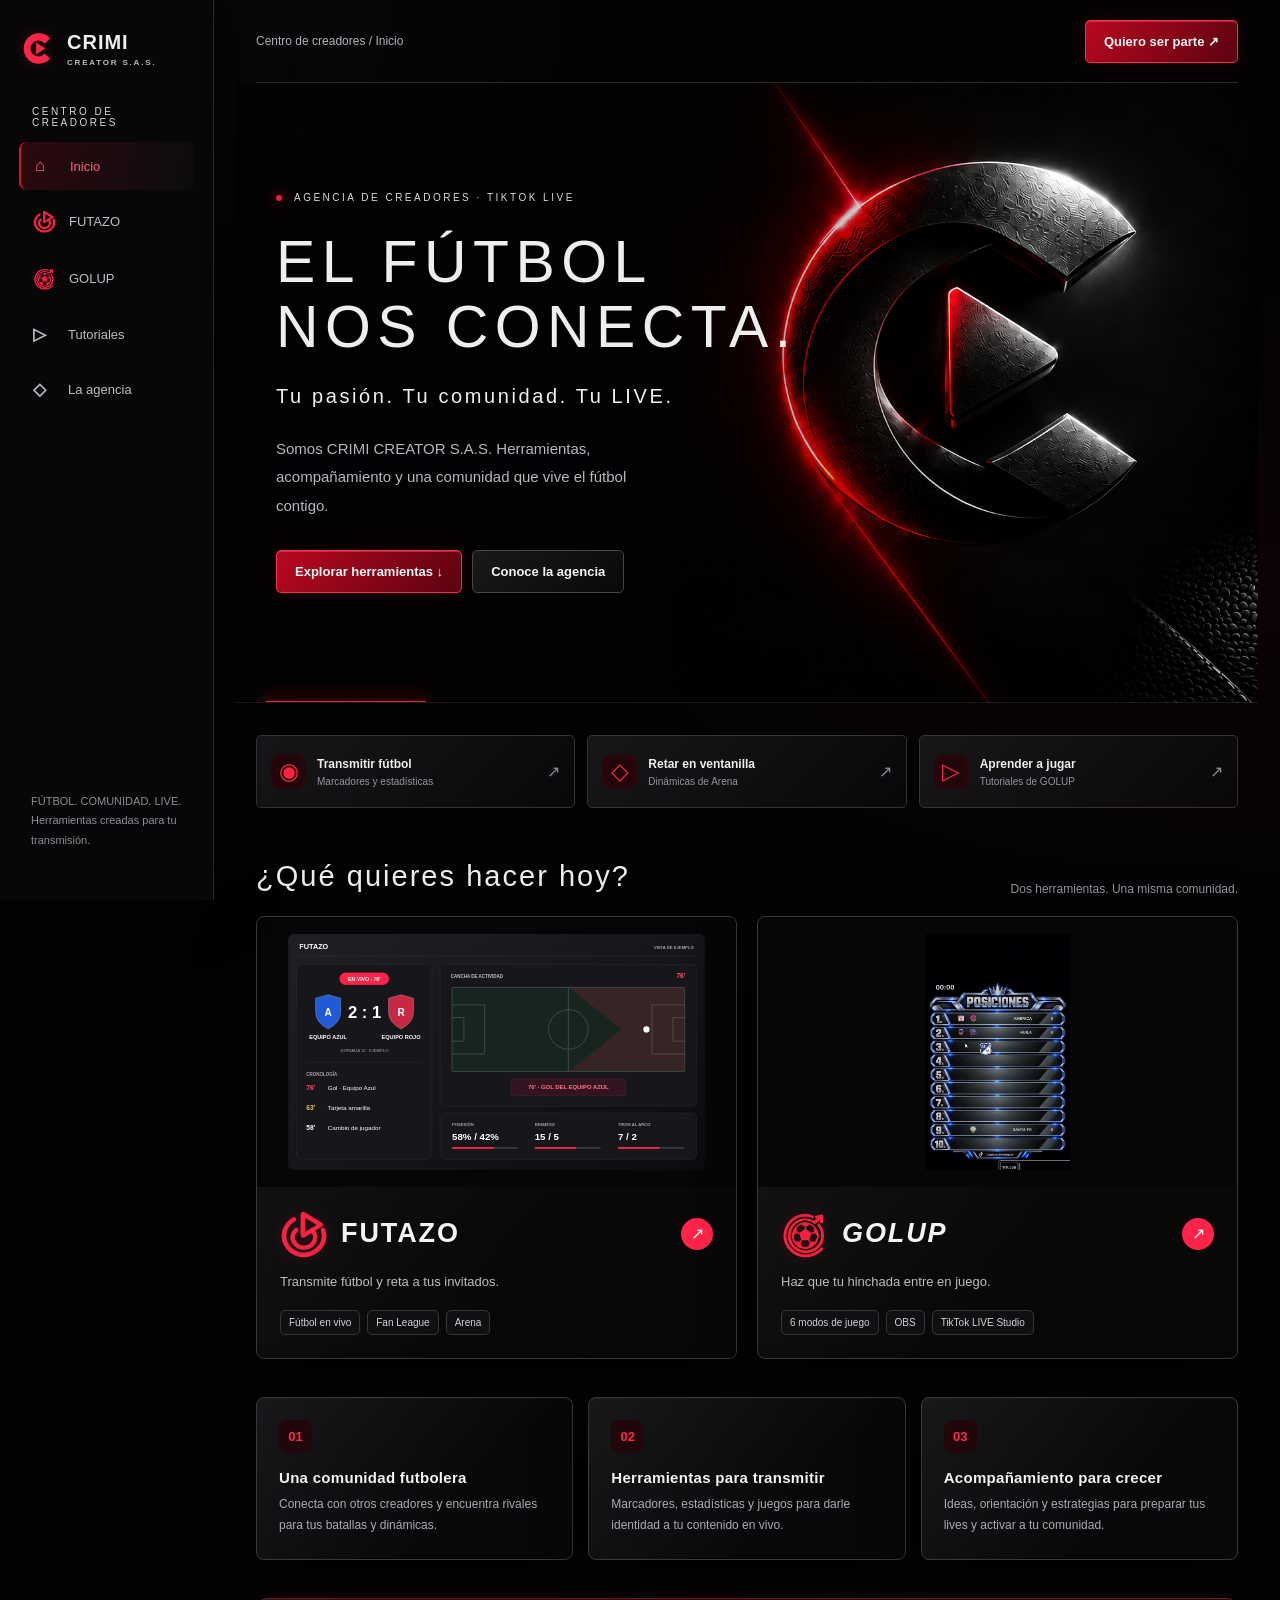
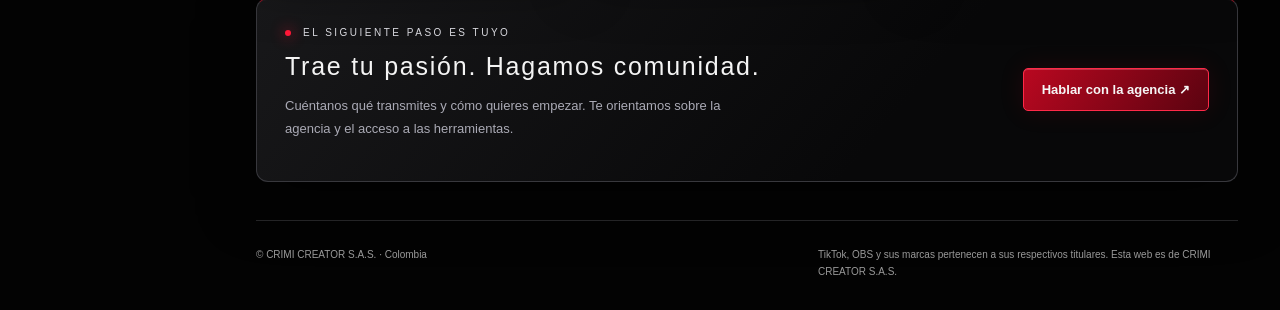
==== commit 0077e5b2: "Add files via upload" ====
--- a/index.html
+++ b/index.html
@@ -1 +1 @@
-<!doctype html><html lang="es"><head><meta charset="utf-8"><meta name="viewport" content="width=device-width,initial-scale=1"><meta name="theme-color" content="#101014"><title>CRIMI CREATOR S.A.S. · Tu comunidad empieza en LIVE</title><meta name="description" content="Agencia de creadores de TikTok LIVE enfocada en fútbol. Descubre FUTAZO, GOLUP y una comunidad para hacer crecer tus transmisiones."><link rel="icon" href="assets/crimi-symbol.svg"><link rel="stylesheet" href="assets/creator.css"><style>.product.light{background:#a9082a;color:white;border-color:#d92950}.product.light .product-visual{background:#79051d}.product.light p{color:#ffdae4}.light .chips span{border-color:#ed6685;color:#fff}.product.light .arrow{background:#161217}.product.light .product-visual img{max-height:100%;width:auto}</style><style>.hero{padding:36px 0 30px;grid-template-columns:1.4fr .6fr;gap:24px}.hero h1{font-size:clamp(35px,3.5vw,51px);letter-spacing:-1.7px;line-height:1.12}.hero-logo{max-width:210px}.hero .intro{font-size:14px}.hero .actions{margin-top:20px}.quick-actions{display:grid;grid-template-columns:repeat(3,1fr);gap:12px;margin:0 0 34px}.quick-actions a{display:flex;align-items:center;gap:11px;padding:18px 14px;border:1px solid #33333d;background:#19191f;border-radius:10px}.quick-actions a:hover{border-color:#ff365b;background:#231820}.quick-icon{width:35px;height:35px;display:grid;place-items:center;border-radius:9px;background:#36202a;color:#ff5b7b;font-size:23px;flex-shrink:0}.quick-actions b{font-size:12px;display:block}.quick-actions small{display:block;font-size:10px;color:#9393a2;margin-top:5px}.quick-actions i{font-style:normal;color:#8c8c99;margin-left:auto}.product.light{background:#1b1b22;color:white;border-color:#34343d}.product.light .product-visual{background:#141419}.product.light p{color:#babac5}.light .chips span{border-color:#41414c;color:#bdbdc6}.product.light .arrow{background:#ff2448}.product .product-visual{height:245px;background:#141419;padding:17px}.product h3.product-wordmark{display:flex;align-items:center;gap:13px;font-size:27px}.product-wordmark img{width:48px;height:48px;object-fit:contain}.golup-wordmark{font-style:italic}.nav-logo{width:23px;height:23px;object-fit:contain}.product-body{padding:23px}.product p{min-height:0;margin:13px 0 17px}.section-head{margin-top:0}.benefit{border:1px solid #303039;border-radius:10px;background:#17171d;padding:22px}.benefit b{display:inline-grid;width:33px;height:33px;place-items:center;border-radius:8px;background:#2e1a24;font-size:13px}.side nav a[aria-current=page]{border-left:2px solid #ff2448}.product.light:hover{border-color:#fc3d5d}#agencia,#herramientas{scroll-margin-top:20px}@media(max-width:1000px){.quick-actions{grid-template-columns:1fr}.quick-actions a{padding:13px 16px}.hero h1{font-size:38px}.product .product-visual{height:190px}.quick-actions small{display:inline;margin-left:8px}.quick-actions b{display:inline}}@media(max-width:700px){.hero{grid-template-columns:1fr}.hero h1{font-size:40px}.quick-actions{gap:8px;margin-bottom:26px}.quick-actions small{display:block;margin:4px 0 0}.product .product-visual{height:230px;aspect-ratio:auto}.side nav a{font-size:10px;padding:9px 7px}.side nav a[href="#agencia"]{display:none}.side .nav-logo{width:20px;height:20px}.side nav{gap:2px}.benefit{padding:20px}.benefit p{padding-left:0}.hero-logo{display:none}#herramientas,#agencia{scroll-margin-top:80px}.topbar>span{font-size:10px}.topbar .btn{font-size:11px;padding:10px 12px}}</style></head><body><div class="shell"><aside class="side"><a class="brand" href="index.html"><img src="assets/crimi-symbol.svg" alt=""><span>CRIMI<small>CREATOR S.A.S.</small></span></a><div class="label">CENTRO DE CREADORES</div><nav aria-label="Navegación principal"><a href="index.html" aria-current="page"><b>⌂</b>Inicio</a><a href="futazo.html"><img class="nav-logo" src="assets/futazo-red.png" alt="">FUTAZO</a><a href="golup.html"><img class="nav-logo" src="assets/golup-red.png" alt="">GOLUP</a><a href="golup.html#videos"><b>▷</b>Tutoriales</a><a href="#agencia"><b>◇</b>La agencia</a></nav><div class="side-bottom">FÚTBOL. COMUNIDAD. LIVE.<br>Herramientas creadas para tu transmisión.</div></aside><main class="main"><header class="topbar"><span>Centro de creadores / Inicio</span><a class="btn red" href="https://wa.me/573227339534?text=Hola%2C%20quiero%20conocer%20la%20agencia%20CRIMI%20CREATOR." target="_blank" rel="noopener">Quiero ser parte ↗</a></header><section class="hero"><div><div class="eyebrow">AGENCIA DE CREADORES · TIKTOK LIVE</div><h1>Tu próximo LIVE.<br><em>Más fútbol. Más comunidad.</em></h1><p class="intro">Somos CRIMI CREATOR S.A.S. Herramientas, acompañamiento y una comunidad que vive el fútbol contigo.</p><div class="actions"><a class="btn red" href="#herramientas">Explorar herramientas ↓</a><a class="btn" href="#agencia">Conoce la agencia</a></div></div><img class="hero-logo" src="assets/crimi-creator-logo.png" alt="CRIMI CREATOR S.A.S. · logo rojo y negro"></section><div class="quick-actions" aria-label="Accesos rápidos"><a href="futazo.html#partidos"><span class="quick-icon">◉</span><span><b>Transmitir fútbol</b><small>Marcadores y estadísticas</small></span><i>↗</i></a><a href="futazo.html#arena"><span class="quick-icon">◇</span><span><b>Retar en ventanilla</b><small>Dinámicas de Arena</small></span><i>↗</i></a><a href="golup.html#videos"><span class="quick-icon">▷</span><span><b>Aprender a jugar</b><small>Tutoriales de GOLUP</small></span><i>↗</i></a></div><section id="herramientas"><div class="section-head"><h2>¿Qué quieres hacer hoy?</h2><span>Dos herramientas. Una misma comunidad.</span></div><div class="products"><a class="product" href="futazo.html"><div class="product-visual"><img src="assets/demo-partidos.svg" alt="Ejemplo gráfico de marcador y cancha de FUTAZO"></div><div class="product-body"><div class="product-title"><h3 class="product-wordmark"><img src="assets/futazo-red.png" alt="">FUTAZO</h3><span class="arrow">↗</span></div><p>Transmite fútbol y reta a tus invitados.</p><div class="chips"><span>Fútbol en vivo</span><span>Fan League</span><span>Arena</span></div></div></a><a class="product light" href="golup.html"><div class="product-visual"><img src="assets/golup/f2.webp" alt="Imagen real de GOLUP: Rey de la Tabla"></div><div class="product-body"><div class="product-title"><h3 class="product-wordmark golup-wordmark"><img src="assets/golup-red.png" alt="">GOLUP</h3><span class="arrow">↗</span></div><p>Haz que tu hinchada entre en juego.</p><div class="chips"><span>6 modos de juego</span><span>OBS</span><span>TikTok LIVE Studio</span></div></div></a></div></section><section id="agencia" class="benefits" aria-label="Qué hace la agencia"><article class="benefit"><b>01</b><h3>Una comunidad futbolera</h3><p>Conecta con otros creadores y encuentra rivales para tus batallas y dinámicas.</p></article><article class="benefit"><b>02</b><h3>Herramientas para transmitir</h3><p>Marcadores, estadísticas y juegos para darle identidad a tu contenido en vivo.</p></article><article class="benefit"><b>03</b><h3>Acompañamiento para crecer</h3><p>Ideas, orientación y estrategias para preparar tus lives y activar a tu comunidad.</p></article></section><section class="join"><div><div class="eyebrow">EL SIGUIENTE PASO ES TUYO</div><h2 style="margin-top:12px">Trae tu pasión. Hagamos comunidad.</h2><p>Cuéntanos qué transmites y cómo quieres empezar. Te orientamos sobre la agencia y el acceso a las herramientas.</p></div><a class="btn red" href="https://wa.me/573227339534?text=Hola%2C%20me%20interesa%20ser%20parte%20de%20CRIMI%20CREATOR." target="_blank" rel="noopener">Hablar con la agencia ↗</a></section><footer class="foot"><span>© CRIMI CREATOR S.A.S. · Colombia</span><span>TikTok, OBS y sus marcas pertenecen a sus respectivos titulares. Esta web es de CRIMI CREATOR S.A.S.</span></footer></main></div></body></html>+<!doctype html><html lang="es"><head><meta charset="utf-8"><meta name="viewport" content="width=device-width,initial-scale=1"><meta name="theme-color" content="#101014"><title>CRIMI CREATOR S.A.S. · Tu comunidad empieza en LIVE</title><meta name="description" content="Agencia de creadores de TikTok LIVE enfocada en fútbol. Descubre FUTAZO, GOLUP y una comunidad para hacer crecer tus transmisiones."><link rel="icon" href="assets/crimi-symbol.svg"><link rel="stylesheet" href="assets/creator.css"><style>.product.light{background:#a9082a;color:white;border-color:#d92950}.product.light .product-visual{background:#79051d}.product.light p{color:#ffdae4}.light .chips span{border-color:#ed6685;color:#fff}.product.light .arrow{background:#161217}.product.light .product-visual img{max-height:100%;width:auto}</style><style>.hero{padding:36px 0 30px;grid-template-columns:1.4fr .6fr;gap:24px}.hero h1{font-size:clamp(35px,3.5vw,51px);letter-spacing:-1.7px;line-height:1.12}.hero-logo{max-width:210px}.hero .intro{font-size:14px}.hero .actions{margin-top:20px}.quick-actions{display:grid;grid-template-columns:repeat(3,1fr);gap:12px;margin:0 0 34px}.quick-actions a{display:flex;align-items:center;gap:11px;padding:18px 14px;border:1px solid #33333d;background:#19191f;border-radius:10px}.quick-actions a:hover{border-color:#ff365b;background:#231820}.quick-icon{width:35px;height:35px;display:grid;place-items:center;border-radius:9px;background:#36202a;color:#ff5b7b;font-size:23px;flex-shrink:0}.quick-actions b{font-size:12px;display:block}.quick-actions small{display:block;font-size:10px;color:#9393a2;margin-top:5px}.quick-actions i{font-style:normal;color:#8c8c99;margin-left:auto}.product.light{background:#1b1b22;color:white;border-color:#34343d}.product.light .product-visual{background:#141419}.product.light p{color:#babac5}.light .chips span{border-color:#41414c;color:#bdbdc6}.product.light .arrow{background:#ff2448}.product .product-visual{height:245px;background:#141419;padding:17px}.product h3.product-wordmark{display:flex;align-items:center;gap:13px;font-size:27px}.product-wordmark img{width:48px;height:48px;object-fit:contain}.golup-wordmark{font-style:italic}.nav-logo{width:23px;height:23px;object-fit:contain}.product-body{padding:23px}.product p{min-height:0;margin:13px 0 17px}.section-head{margin-top:0}.benefit{border:1px solid #303039;border-radius:10px;background:#17171d;padding:22px}.benefit b{display:inline-grid;width:33px;height:33px;place-items:center;border-radius:8px;background:#2e1a24;font-size:13px}.side nav a[aria-current=page]{border-left:2px solid #ff2448}.product.light:hover{border-color:#fc3d5d}#agencia,#herramientas{scroll-margin-top:20px}@media(max-width:1000px){.quick-actions{grid-template-columns:1fr}.quick-actions a{padding:13px 16px}.hero h1{font-size:38px}.product .product-visual{height:190px}.quick-actions small{display:inline;margin-left:8px}.quick-actions b{display:inline}}@media(max-width:700px){.hero{grid-template-columns:1fr}.hero h1{font-size:40px}.quick-actions{gap:8px;margin-bottom:26px}.quick-actions small{display:block;margin:4px 0 0}.product .product-visual{height:230px;aspect-ratio:auto}.side nav a{font-size:10px;padding:9px 7px}.side nav a[href="#agencia"]{display:none}.side .nav-logo{width:20px;height:20px}.side nav{gap:2px}.benefit{padding:20px}.benefit p{padding-left:0}.hero-logo{display:none}#herramientas,#agencia{scroll-margin-top:80px}.topbar>span{font-size:10px}.topbar .btn{font-size:11px;padding:10px 12px}}</style><link rel="stylesheet" href="assets/cinematic.css?v=20261027"></head><body class="home"><div class="shell"><aside class="side"><a class="brand" href="index.html"><img src="assets/crimi-symbol.svg" alt=""><span>CRIMI<small>CREATOR S.A.S.</small></span></a><div class="label">CENTRO DE CREADORES</div><nav aria-label="Navegación principal"><a href="index.html" aria-current="page"><b>⌂</b>Inicio</a><a href="futazo.html"><img class="nav-logo" src="assets/futazo-red.png" alt="">FUTAZO</a><a href="golup.html"><img class="nav-logo" src="assets/golup-red.png" alt="">GOLUP</a><a href="golup.html#videos"><b>▷</b>Tutoriales</a><a href="#agencia"><b>◇</b>La agencia</a></nav><div class="side-bottom">FÚTBOL. COMUNIDAD. LIVE.<br>Herramientas creadas para tu transmisión.</div></aside><main class="main"><header class="topbar"><span>Centro de creadores / Inicio</span><a class="btn red" href="https://wa.me/573227339534?text=Hola%2C%20quiero%20conocer%20la%20agencia%20CRIMI%20CREATOR." target="_blank" rel="noopener">Quiero ser parte ↗</a></header><section class="hero"><div><div class="eyebrow">AGENCIA DE CREADORES · TIKTOK LIVE</div><h1>EL FÚTBOL<br>NOS CONECTA.<em>Tu pasión. Tu comunidad. Tu LIVE.</em></h1><p class="intro">Somos CRIMI CREATOR S.A.S. Herramientas, acompañamiento y una comunidad que vive el fútbol contigo.</p><div class="actions"><a class="btn red" href="#herramientas">Explorar herramientas ↓</a><a class="btn" href="#agencia">Conoce la agencia</a></div></div><img class="hero-logo" src="assets/crimi-creator-logo.png" alt="CRIMI CREATOR S.A.S. · logo rojo y negro"></section><div class="quick-actions" aria-label="Accesos rápidos"><a href="futazo.html#partidos"><span class="quick-icon">◉</span><span><b>Transmitir fútbol</b><small>Marcadores y estadísticas</small></span><i>↗</i></a><a href="futazo.html#arena"><span class="quick-icon">◇</span><span><b>Retar en ventanilla</b><small>Dinámicas de Arena</small></span><i>↗</i></a><a href="golup.html#videos"><span class="quick-icon">▷</span><span><b>Aprender a jugar</b><small>Tutoriales de GOLUP</small></span><i>↗</i></a></div><section id="herramientas"><div class="section-head"><h2>¿Qué quieres hacer hoy?</h2><span>Dos herramientas. Una misma comunidad.</span></div><div class="products"><a class="product" href="futazo.html"><div class="product-visual"><img src="assets/demo-partidos.svg" alt="Ejemplo gráfico de marcador y cancha de FUTAZO"></div><div class="product-body"><div class="product-title"><h3 class="product-wordmark"><img src="assets/futazo-red.png" alt="">FUTAZO</h3><span class="arrow">↗</span></div><p>Transmite fútbol y reta a tus invitados.</p><div class="chips"><span>Fútbol en vivo</span><span>Fan League</span><span>Arena</span></div></div></a><a class="product light" href="golup.html"><div class="product-visual"><img src="assets/golup/f2.webp" alt="Imagen real de GOLUP: Rey de la Tabla"></div><div class="product-body"><div class="product-title"><h3 class="product-wordmark golup-wordmark"><img src="assets/golup-red.png" alt="">GOLUP</h3><span class="arrow">↗</span></div><p>Haz que tu hinchada entre en juego.</p><div class="chips"><span>6 modos de juego</span><span>OBS</span><span>TikTok LIVE Studio</span></div></div></a></div></section><section id="agencia" class="benefits" aria-label="Qué hace la agencia"><article class="benefit"><b>01</b><h3>Una comunidad futbolera</h3><p>Conecta con otros creadores y encuentra rivales para tus batallas y dinámicas.</p></article><article class="benefit"><b>02</b><h3>Herramientas para transmitir</h3><p>Marcadores, estadísticas y juegos para darle identidad a tu contenido en vivo.</p></article><article class="benefit"><b>03</b><h3>Acompañamiento para crecer</h3><p>Ideas, orientación y estrategias para preparar tus lives y activar a tu comunidad.</p></article></section><section class="join"><div><div class="eyebrow">EL SIGUIENTE PASO ES TUYO</div><h2 style="margin-top:12px">Trae tu pasión. Hagamos comunidad.</h2><p>Cuéntanos qué transmites y cómo quieres empezar. Te orientamos sobre la agencia y el acceso a las herramientas.</p></div><a class="btn red" href="https://wa.me/573227339534?text=Hola%2C%20me%20interesa%20ser%20parte%20de%20CRIMI%20CREATOR." target="_blank" rel="noopener">Hablar con la agencia ↗</a></section><footer class="foot"><span>© CRIMI CREATOR S.A.S. · Colombia</span><span>TikTok, OBS y sus marcas pertenecen a sus respectivos titulares. Esta web es de CRIMI CREATOR S.A.S.</span></footer></main></div></body></html>
--- a/assets/cinematic.css
+++ b/assets/cinematic.css
@@ -0,0 +1,10 @@
+/* CRIMI · Black metal / red light */
+:root{--bg:#030303;--text:#f5f5f5;--muted:#b5b5b5;--accent:#ff1838;--line:#303033;color-scheme:dark}
+html{background:#030303;scroll-behavior:smooth}body{background:#030303!important;color:#eee;font-family:'Segoe UI',Arial,sans-serif!important;isolation:isolate}body:before{content:'';position:fixed;inset:0;z-index:-1;pointer-events:none;background:radial-gradient(ellipse at 98% 65%,#65041117,transparent 45%),radial-gradient(ellipse at 0 0,#ffffff08,transparent 38%)}
+h1,h2,.section-title{font-weight:300!important;letter-spacing:.07em!important}h1{line-height:1.1!important}h2{line-height:1.3}h3{letter-spacing:.02em}p{color:#b9b9bd}.eyebrow,.label{font-weight:500!important;letter-spacing:.25em!important;color:#d9d9df!important;font-size:10px!important}.eyebrow:before{content:'';display:inline-block;width:6px;height:6px;border-radius:50%;background:#ff1737;box-shadow:0 0 14px #ff1737;margin-right:12px}.btn,button{transition:background .2s,border-color .2s,box-shadow .2s}.btn{border-radius:5px!important;background:linear-gradient(140deg,#19191c,#09090a)!important;border:1px solid #45454a!important;color:#f6f6f6!important}.btn.red,.btn.primary{background:linear-gradient(125deg,#b90820,#5b0310)!important;border-color:#ff2948!important;box-shadow:inset 0 1px 0 #ff879955,0 0 24px #d0002020}.btn:hover{border-color:#ff2645!important;box-shadow:0 0 25px #e900242b}.top,.side,.switch-wrap,.tabs-wrap{background:#080809f5!important;border-color:#2b2b2f!important}.side nav a[aria-current=page],.tab[aria-selected=true],.switch button[aria-selected=true],.mode-pick.selected{background:linear-gradient(100deg,#5c0a1670,#0c0c0e)!important;border-color:#cb1834!important}.topbar{border-color:#28282b!important}.hero em,.hero h1 span{color:#f0f0f3!important;font-style:normal}.product,.product.light,.benefit,.download-card,.step,.video-card,.band,.obs-band,.showcase,.game-showcase,.phone,.join{background:linear-gradient(130deg,#18181a,#080809 65%)!important;border:1px solid #38383d!important;color:#f4f4f4!important;box-shadow:0 18px 55px #0008,inset 0 1px 0 #ffffff07}.product,.benefit,.video-card,.download-card{border-radius:8px!important}.product:hover,.video-card:hover{border-color:#c41c34!important;box-shadow:0 0 30px #f0002219}.product-visual{background:#060607!important}.product.light p,.product p{color:#bdbdc1!important}.chips span,.tags span{color:#d2d2d6!important;background:#101012!important;border-color:#36363a!important}.quick-actions a{background:linear-gradient(135deg,#171719,#080809)!important;border-radius:5px!important;border-color:#333337!important}.quick-actions a:hover{border-color:#d71835!important}.quick-icon{background:#20070b!important;color:#ff2444!important;box-shadow:inset 0 0 12px #ee153518}.brand img,.product-wordmark img{filter:drop-shadow(0 0 9px #ff18382a)}.benefit b{background:#20070c!important;color:#ff2947!important}.join{border-top-color:#8d1727!important}.foot,.footer{border-color:#242426!important;color:#999!important}.screen{border-color:#45454b!important}.thumbnail,.feature-image{background:#050506!important}.mode-pick,.tab,.switch button{background:#101012!important;border-color:#303034!important}.close{background:#19191b!important;color:white!important}.modal{background:#09090b!important}.chapter,.num{color:#ff3654!important}
+/* Homepage: reference poster translated to a responsive hero */
+.home .hero{position:relative;min-height:620px;margin:0 -20px 32px;padding:80px 40px;display:flex;align-items:center;overflow:hidden;border-bottom:1px solid #ffffff19;background:#020202 url('crimi-metal-hero.png') center right/cover no-repeat}
+.home .hero:before{content:'';position:absolute;inset:0;background:linear-gradient(90deg,#020202 0%,#020202e8 20%,#02020270 46%,transparent 72%);pointer-events:none}.home .hero>div{position:relative;z-index:1;max-width:590px}.home .hero h1{font-size:clamp(35px,4.6vw,66px);font-weight:250!important;text-transform:uppercase;letter-spacing:.11em!important;margin:27px 0}.home .hero h1 em{display:block;font-size:.34em;letter-spacing:.13em!important;margin-top:26px;text-transform:none}.home .hero .intro{max-width:390px;font-size:15px;line-height:1.9}.home .hero-logo{display:none!important}.home .section-head h2{font-size:29px}.home .hero .actions{margin-top:30px}.home .quick-actions{margin-bottom:50px}.home .main{max-width:1600px}.home .product-visual{height:270px}.home .side{box-shadow:10px 0 50px #0009}.home .product-wordmark{font-weight:700!important;letter-spacing:.07em}.home .hero:after{content:'';position:absolute;bottom:0;left:30px;width:160px;height:1px;background:#ff193a;box-shadow:0 0 18px 3px #ff13385c}
+@media(min-width:1600px){.home .hero{min-height:700px}}
+@media(max-width:850px){.home .hero{min-height:640px;padding:260px 25px 40px;background-position:70% top;background-size:auto 520px;background-repeat:no-repeat;align-items:end}.home .hero:before{background:linear-gradient(0deg,#020202 0%,#020202f0 32%,#02020220 85%)}.home .hero>div{max-width:100%}.home .hero h1{font-size:38px}.home .hero h1 em{font-size:18px;line-height:1.6}.home .hero .intro{font-size:14px}.home .hero .actions{flex-wrap:wrap}.home .section-head{gap:12px;align-items:start}.home .section-head h2{font-size:24px}}
+@media(prefers-reduced-motion:reduce){html{scroll-behavior:auto}*,*:before,*:after{animation:none!important;transition:none!important}}
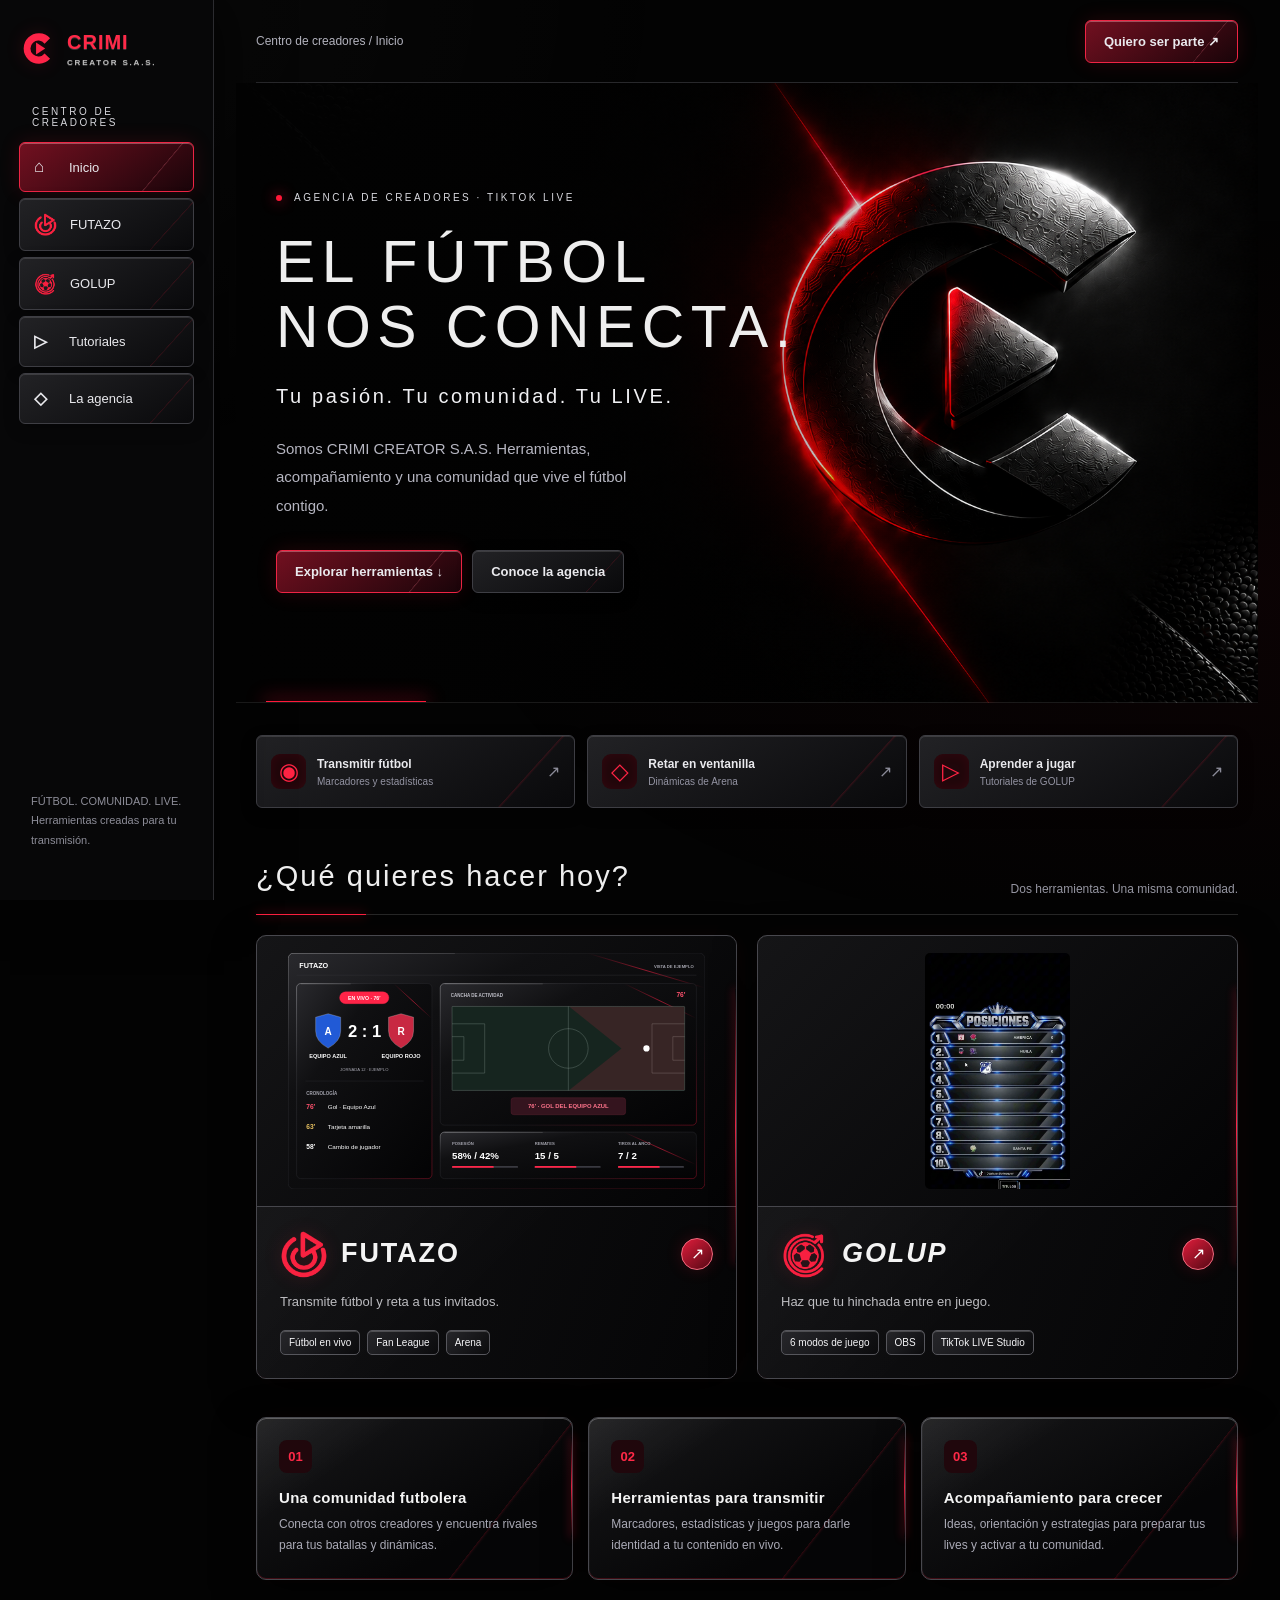
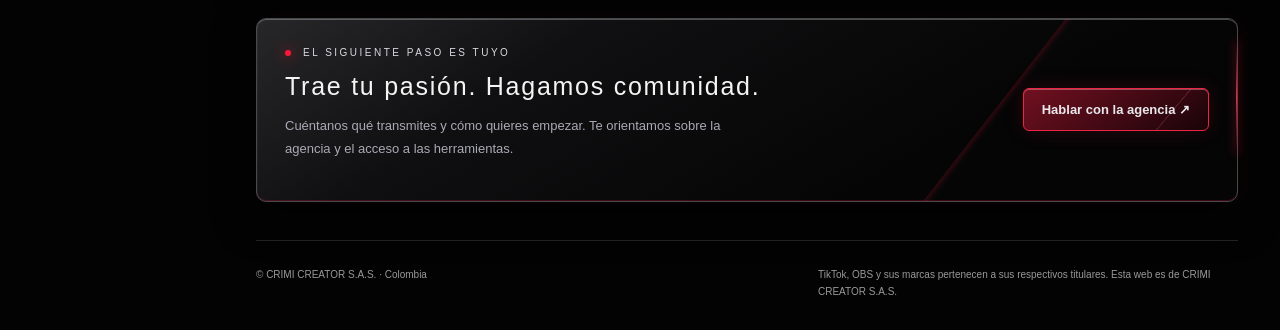
==== commit 0425e35b: "Add files via upload" ====
--- a/index.html
+++ b/index.html
@@ -1 +1 @@
-<!doctype html><html lang="es"><head><meta charset="utf-8"><meta name="viewport" content="width=device-width,initial-scale=1"><meta name="theme-color" content="#101014"><title>CRIMI CREATOR S.A.S. · Tu comunidad empieza en LIVE</title><meta name="description" content="Agencia de creadores de TikTok LIVE enfocada en fútbol. Descubre FUTAZO, GOLUP y una comunidad para hacer crecer tus transmisiones."><link rel="icon" href="assets/crimi-symbol.svg"><link rel="stylesheet" href="assets/creator.css"><style>.product.light{background:#a9082a;color:white;border-color:#d92950}.product.light .product-visual{background:#79051d}.product.light p{color:#ffdae4}.light .chips span{border-color:#ed6685;color:#fff}.product.light .arrow{background:#161217}.product.light .product-visual img{max-height:100%;width:auto}</style><style>.hero{padding:36px 0 30px;grid-template-columns:1.4fr .6fr;gap:24px}.hero h1{font-size:clamp(35px,3.5vw,51px);letter-spacing:-1.7px;line-height:1.12}.hero-logo{max-width:210px}.hero .intro{font-size:14px}.hero .actions{margin-top:20px}.quick-actions{display:grid;grid-template-columns:repeat(3,1fr);gap:12px;margin:0 0 34px}.quick-actions a{display:flex;align-items:center;gap:11px;padding:18px 14px;border:1px solid #33333d;background:#19191f;border-radius:10px}.quick-actions a:hover{border-color:#ff365b;background:#231820}.quick-icon{width:35px;height:35px;display:grid;place-items:center;border-radius:9px;background:#36202a;color:#ff5b7b;font-size:23px;flex-shrink:0}.quick-actions b{font-size:12px;display:block}.quick-actions small{display:block;font-size:10px;color:#9393a2;margin-top:5px}.quick-actions i{font-style:normal;color:#8c8c99;margin-left:auto}.product.light{background:#1b1b22;color:white;border-color:#34343d}.product.light .product-visual{background:#141419}.product.light p{color:#babac5}.light .chips span{border-color:#41414c;color:#bdbdc6}.product.light .arrow{background:#ff2448}.product .product-visual{height:245px;background:#141419;padding:17px}.product h3.product-wordmark{display:flex;align-items:center;gap:13px;font-size:27px}.product-wordmark img{width:48px;height:48px;object-fit:contain}.golup-wordmark{font-style:italic}.nav-logo{width:23px;height:23px;object-fit:contain}.product-body{padding:23px}.product p{min-height:0;margin:13px 0 17px}.section-head{margin-top:0}.benefit{border:1px solid #303039;border-radius:10px;background:#17171d;padding:22px}.benefit b{display:inline-grid;width:33px;height:33px;place-items:center;border-radius:8px;background:#2e1a24;font-size:13px}.side nav a[aria-current=page]{border-left:2px solid #ff2448}.product.light:hover{border-color:#fc3d5d}#agencia,#herramientas{scroll-margin-top:20px}@media(max-width:1000px){.quick-actions{grid-template-columns:1fr}.quick-actions a{padding:13px 16px}.hero h1{font-size:38px}.product .product-visual{height:190px}.quick-actions small{display:inline;margin-left:8px}.quick-actions b{display:inline}}@media(max-width:700px){.hero{grid-template-columns:1fr}.hero h1{font-size:40px}.quick-actions{gap:8px;margin-bottom:26px}.quick-actions small{display:block;margin:4px 0 0}.product .product-visual{height:230px;aspect-ratio:auto}.side nav a{font-size:10px;padding:9px 7px}.side nav a[href="#agencia"]{display:none}.side .nav-logo{width:20px;height:20px}.side nav{gap:2px}.benefit{padding:20px}.benefit p{padding-left:0}.hero-logo{display:none}#herramientas,#agencia{scroll-margin-top:80px}.topbar>span{font-size:10px}.topbar .btn{font-size:11px;padding:10px 12px}}</style><link rel="stylesheet" href="assets/cinematic.css?v=20261027"></head><body class="home"><div class="shell"><aside class="side"><a class="brand" href="index.html"><img src="assets/crimi-symbol.svg" alt=""><span>CRIMI<small>CREATOR S.A.S.</small></span></a><div class="label">CENTRO DE CREADORES</div><nav aria-label="Navegación principal"><a href="index.html" aria-current="page"><b>⌂</b>Inicio</a><a href="futazo.html"><img class="nav-logo" src="assets/futazo-red.png" alt="">FUTAZO</a><a href="golup.html"><img class="nav-logo" src="assets/golup-red.png" alt="">GOLUP</a><a href="golup.html#videos"><b>▷</b>Tutoriales</a><a href="#agencia"><b>◇</b>La agencia</a></nav><div class="side-bottom">FÚTBOL. COMUNIDAD. LIVE.<br>Herramientas creadas para tu transmisión.</div></aside><main class="main"><header class="topbar"><span>Centro de creadores / Inicio</span><a class="btn red" href="https://wa.me/573227339534?text=Hola%2C%20quiero%20conocer%20la%20agencia%20CRIMI%20CREATOR." target="_blank" rel="noopener">Quiero ser parte ↗</a></header><section class="hero"><div><div class="eyebrow">AGENCIA DE CREADORES · TIKTOK LIVE</div><h1>EL FÚTBOL<br>NOS CONECTA.<em>Tu pasión. Tu comunidad. Tu LIVE.</em></h1><p class="intro">Somos CRIMI CREATOR S.A.S. Herramientas, acompañamiento y una comunidad que vive el fútbol contigo.</p><div class="actions"><a class="btn red" href="#herramientas">Explorar herramientas ↓</a><a class="btn" href="#agencia">Conoce la agencia</a></div></div><img class="hero-logo" src="assets/crimi-creator-logo.png" alt="CRIMI CREATOR S.A.S. · logo rojo y negro"></section><div class="quick-actions" aria-label="Accesos rápidos"><a href="futazo.html#partidos"><span class="quick-icon">◉</span><span><b>Transmitir fútbol</b><small>Marcadores y estadísticas</small></span><i>↗</i></a><a href="futazo.html#arena"><span class="quick-icon">◇</span><span><b>Retar en ventanilla</b><small>Dinámicas de Arena</small></span><i>↗</i></a><a href="golup.html#videos"><span class="quick-icon">▷</span><span><b>Aprender a jugar</b><small>Tutoriales de GOLUP</small></span><i>↗</i></a></div><section id="herramientas"><div class="section-head"><h2>¿Qué quieres hacer hoy?</h2><span>Dos herramientas. Una misma comunidad.</span></div><div class="products"><a class="product" href="futazo.html"><div class="product-visual"><img src="assets/demo-partidos.svg" alt="Ejemplo gráfico de marcador y cancha de FUTAZO"></div><div class="product-body"><div class="product-title"><h3 class="product-wordmark"><img src="assets/futazo-red.png" alt="">FUTAZO</h3><span class="arrow">↗</span></div><p>Transmite fútbol y reta a tus invitados.</p><div class="chips"><span>Fútbol en vivo</span><span>Fan League</span><span>Arena</span></div></div></a><a class="product light" href="golup.html"><div class="product-visual"><img src="assets/golup/f2.webp" alt="Imagen real de GOLUP: Rey de la Tabla"></div><div class="product-body"><div class="product-title"><h3 class="product-wordmark golup-wordmark"><img src="assets/golup-red.png" alt="">GOLUP</h3><span class="arrow">↗</span></div><p>Haz que tu hinchada entre en juego.</p><div class="chips"><span>6 modos de juego</span><span>OBS</span><span>TikTok LIVE Studio</span></div></div></a></div></section><section id="agencia" class="benefits" aria-label="Qué hace la agencia"><article class="benefit"><b>01</b><h3>Una comunidad futbolera</h3><p>Conecta con otros creadores y encuentra rivales para tus batallas y dinámicas.</p></article><article class="benefit"><b>02</b><h3>Herramientas para transmitir</h3><p>Marcadores, estadísticas y juegos para darle identidad a tu contenido en vivo.</p></article><article class="benefit"><b>03</b><h3>Acompañamiento para crecer</h3><p>Ideas, orientación y estrategias para preparar tus lives y activar a tu comunidad.</p></article></section><section class="join"><div><div class="eyebrow">EL SIGUIENTE PASO ES TUYO</div><h2 style="margin-top:12px">Trae tu pasión. Hagamos comunidad.</h2><p>Cuéntanos qué transmites y cómo quieres empezar. Te orientamos sobre la agencia y el acceso a las herramientas.</p></div><a class="btn red" href="https://wa.me/573227339534?text=Hola%2C%20me%20interesa%20ser%20parte%20de%20CRIMI%20CREATOR." target="_blank" rel="noopener">Hablar con la agencia ↗</a></section><footer class="foot"><span>© CRIMI CREATOR S.A.S. · Colombia</span><span>TikTok, OBS y sus marcas pertenecen a sus respectivos titulares. Esta web es de CRIMI CREATOR S.A.S.</span></footer></main></div></body></html>+<!doctype html><html lang="es"><head><meta charset="utf-8"><meta name="viewport" content="width=device-width,initial-scale=1"><meta name="theme-color" content="#101014"><title>CRIMI CREATOR S.A.S. · Tu comunidad empieza en LIVE</title><meta name="description" content="Agencia de creadores de TikTok LIVE enfocada en fútbol. Descubre FUTAZO, GOLUP y una comunidad para hacer crecer tus transmisiones."><link rel="icon" href="assets/crimi-symbol.svg"><link rel="stylesheet" href="assets/creator.css"><style>.product.light{background:#a9082a;color:white;border-color:#d92950}.product.light .product-visual{background:#79051d}.product.light p{color:#ffdae4}.light .chips span{border-color:#ed6685;color:#fff}.product.light .arrow{background:#161217}.product.light .product-visual img{max-height:100%;width:auto}</style><style>.hero{padding:36px 0 30px;grid-template-columns:1.4fr .6fr;gap:24px}.hero h1{font-size:clamp(35px,3.5vw,51px);letter-spacing:-1.7px;line-height:1.12}.hero-logo{max-width:210px}.hero .intro{font-size:14px}.hero .actions{margin-top:20px}.quick-actions{display:grid;grid-template-columns:repeat(3,1fr);gap:12px;margin:0 0 34px}.quick-actions a{display:flex;align-items:center;gap:11px;padding:18px 14px;border:1px solid #33333d;background:#19191f;border-radius:10px}.quick-actions a:hover{border-color:#ff365b;background:#231820}.quick-icon{width:35px;height:35px;display:grid;place-items:center;border-radius:9px;background:#36202a;color:#ff5b7b;font-size:23px;flex-shrink:0}.quick-actions b{font-size:12px;display:block}.quick-actions small{display:block;font-size:10px;color:#9393a2;margin-top:5px}.quick-actions i{font-style:normal;color:#8c8c99;margin-left:auto}.product.light{background:#1b1b22;color:white;border-color:#34343d}.product.light .product-visual{background:#141419}.product.light p{color:#babac5}.light .chips span{border-color:#41414c;color:#bdbdc6}.product.light .arrow{background:#ff2448}.product .product-visual{height:245px;background:#141419;padding:17px}.product h3.product-wordmark{display:flex;align-items:center;gap:13px;font-size:27px}.product-wordmark img{width:48px;height:48px;object-fit:contain}.golup-wordmark{font-style:italic}.nav-logo{width:23px;height:23px;object-fit:contain}.product-body{padding:23px}.product p{min-height:0;margin:13px 0 17px}.section-head{margin-top:0}.benefit{border:1px solid #303039;border-radius:10px;background:#17171d;padding:22px}.benefit b{display:inline-grid;width:33px;height:33px;place-items:center;border-radius:8px;background:#2e1a24;font-size:13px}.side nav a[aria-current=page]{border-left:2px solid #ff2448}.product.light:hover{border-color:#fc3d5d}#agencia,#herramientas{scroll-margin-top:20px}@media(max-width:1000px){.quick-actions{grid-template-columns:1fr}.quick-actions a{padding:13px 16px}.hero h1{font-size:38px}.product .product-visual{height:190px}.quick-actions small{display:inline;margin-left:8px}.quick-actions b{display:inline}}@media(max-width:700px){.hero{grid-template-columns:1fr}.hero h1{font-size:40px}.quick-actions{gap:8px;margin-bottom:26px}.quick-actions small{display:block;margin:4px 0 0}.product .product-visual{height:230px;aspect-ratio:auto}.side nav a{font-size:10px;padding:9px 7px}.side nav a[href="#agencia"]{display:none}.side .nav-logo{width:20px;height:20px}.side nav{gap:2px}.benefit{padding:20px}.benefit p{padding-left:0}.hero-logo{display:none}#herramientas,#agencia{scroll-margin-top:80px}.topbar>span{font-size:10px}.topbar .btn{font-size:11px;padding:10px 12px}}</style><link rel="stylesheet" href="assets/cinematic.css?v=20261027b"></head><body class="home"><div class="shell"><aside class="side"><a class="brand" href="index.html"><img src="assets/crimi-symbol.svg" alt=""><span>CRIMI<small>CREATOR S.A.S.</small></span></a><div class="label">CENTRO DE CREADORES</div><nav aria-label="Navegación principal"><a href="index.html" aria-current="page"><b>⌂</b>Inicio</a><a href="futazo.html"><img class="nav-logo" src="assets/futazo-red.png" alt="">FUTAZO</a><a href="golup.html"><img class="nav-logo" src="assets/golup-red.png" alt="">GOLUP</a><a href="golup.html#videos"><b>▷</b>Tutoriales</a><a href="#agencia"><b>◇</b>La agencia</a></nav><div class="side-bottom">FÚTBOL. COMUNIDAD. LIVE.<br>Herramientas creadas para tu transmisión.</div></aside><main class="main"><header class="topbar"><span>Centro de creadores / Inicio</span><a class="btn red" href="https://wa.me/573227339534?text=Hola%2C%20quiero%20conocer%20la%20agencia%20CRIMI%20CREATOR." target="_blank" rel="noopener">Quiero ser parte ↗</a></header><section class="hero"><div><div class="eyebrow">AGENCIA DE CREADORES · TIKTOK LIVE</div><h1>EL FÚTBOL<br>NOS CONECTA.<em>Tu pasión. Tu comunidad. Tu LIVE.</em></h1><p class="intro">Somos CRIMI CREATOR S.A.S. Herramientas, acompañamiento y una comunidad que vive el fútbol contigo.</p><div class="actions"><a class="btn red" href="#herramientas">Explorar herramientas ↓</a><a class="btn" href="#agencia">Conoce la agencia</a></div></div><img class="hero-logo" src="assets/crimi-creator-logo.png" alt="CRIMI CREATOR S.A.S. · logo rojo y negro"></section><div class="quick-actions" aria-label="Accesos rápidos"><a href="futazo.html#partidos"><span class="quick-icon">◉</span><span><b>Transmitir fútbol</b><small>Marcadores y estadísticas</small></span><i>↗</i></a><a href="futazo.html#arena"><span class="quick-icon">◇</span><span><b>Retar en ventanilla</b><small>Dinámicas de Arena</small></span><i>↗</i></a><a href="golup.html#videos"><span class="quick-icon">▷</span><span><b>Aprender a jugar</b><small>Tutoriales de GOLUP</small></span><i>↗</i></a></div><section id="herramientas"><div class="section-head"><h2>¿Qué quieres hacer hoy?</h2><span>Dos herramientas. Una misma comunidad.</span></div><div class="products"><a class="product" href="futazo.html"><div class="product-visual"><img src="assets/demo-partidos.svg?v=metal2" alt="Ejemplo gráfico de marcador y cancha de FUTAZO"></div><div class="product-body"><div class="product-title"><h3 class="product-wordmark"><img src="assets/futazo-red.png" alt="">FUTAZO</h3><span class="arrow">↗</span></div><p>Transmite fútbol y reta a tus invitados.</p><div class="chips"><span>Fútbol en vivo</span><span>Fan League</span><span>Arena</span></div></div></a><a class="product light" href="golup.html"><div class="product-visual"><img src="assets/golup/f2.webp" alt="Imagen real de GOLUP: Rey de la Tabla"></div><div class="product-body"><div class="product-title"><h3 class="product-wordmark golup-wordmark"><img src="assets/golup-red.png" alt="">GOLUP</h3><span class="arrow">↗</span></div><p>Haz que tu hinchada entre en juego.</p><div class="chips"><span>6 modos de juego</span><span>OBS</span><span>TikTok LIVE Studio</span></div></div></a></div></section><section id="agencia" class="benefits" aria-label="Qué hace la agencia"><article class="benefit"><b>01</b><h3>Una comunidad futbolera</h3><p>Conecta con otros creadores y encuentra rivales para tus batallas y dinámicas.</p></article><article class="benefit"><b>02</b><h3>Herramientas para transmitir</h3><p>Marcadores, estadísticas y juegos para darle identidad a tu contenido en vivo.</p></article><article class="benefit"><b>03</b><h3>Acompañamiento para crecer</h3><p>Ideas, orientación y estrategias para preparar tus lives y activar a tu comunidad.</p></article></section><section class="join"><div><div class="eyebrow">EL SIGUIENTE PASO ES TUYO</div><h2 style="margin-top:12px">Trae tu pasión. Hagamos comunidad.</h2><p>Cuéntanos qué transmites y cómo quieres empezar. Te orientamos sobre la agencia y el acceso a las herramientas.</p></div><a class="btn red" href="https://wa.me/573227339534?text=Hola%2C%20me%20interesa%20ser%20parte%20de%20CRIMI%20CREATOR." target="_blank" rel="noopener">Hablar con la agencia ↗</a></section><footer class="foot"><span>© CRIMI CREATOR S.A.S. · Colombia</span><span>TikTok, OBS y sus marcas pertenecen a sus respectivos titulares. Esta web es de CRIMI CREATOR S.A.S.</span></footer></main></div></body></html>
--- a/assets/cinematic.css
+++ b/assets/cinematic.css
@@ -8,3 +8,16 @@
 @media(min-width:1600px){.home .hero{min-height:700px}}
 @media(max-width:850px){.home .hero{min-height:640px;padding:260px 25px 40px;background-position:70% top;background-size:auto 520px;background-repeat:no-repeat;align-items:end}.home .hero:before{background:linear-gradient(0deg,#020202 0%,#020202f0 32%,#02020220 85%)}.home .hero>div{max-width:100%}.home .hero h1{font-size:38px}.home .hero h1 em{font-size:18px;line-height:1.6}.home .hero .intro{font-size:14px}.home .hero .actions{flex-wrap:wrap}.home .section-head{gap:12px;align-items:start}.home .section-head h2{font-size:24px}}
 @media(prefers-reduced-motion:reduce){html{scroll-behavior:auto}*,*:before,*:after{animation:none!important;transition:none!important}}
+/* Full metal card system: every interactive surface and content module */
+:root{--metal-card:linear-gradient(128deg,transparent 0 72%,#f31b3829 72.1%,#ff264b08 72.6%,transparent 73%),linear-gradient(145deg,#ffffff12,transparent 28%),linear-gradient(150deg,#171719,#050506 70%);--metal-edge:#48484e}
+:is(.product,.product.light,.benefit,.download-card,.step,.video-card,.video-feature,.band,.obs-band,.showcase,.game-showcase,.phone,.join,.tools article,.tools>a,.tools button,.download,details,.install-guide,.placeholder,dialog){position:relative;background:var(--metal-card)!important;border:1px solid var(--metal-edge)!important;border-radius:10px!important;box-shadow:inset 0 1px 0 #ffffff45,inset 1px 0 0 #ffffff09,inset 0 -1px 0 #d4143044,0 14px 40px #0009,5px 0 25px #e4001a0b!important}
+:is(.product,.benefit,.download-card,.step,.video-card,.video-feature,.band,.obs-band,.showcase,.game-showcase,.phone,.join,.tools article,.download,details,.install-guide):after{content:'';position:absolute;right:0;top:12%;height:62%;width:1px;background:linear-gradient(transparent,#ff2448,transparent);box-shadow:0 0 9px 1px #ff173a60;pointer-events:none}
+:is(.product,.video-card,.download-card,.tools button,.tools article):hover{border-color:#af3448!important;box-shadow:inset 0 1px 0 #ffffff88,0 0 28px #e8133026!important}
+:is(.tab,.switch a,.switch button,.mode-pick,.quick-actions a,.filter button,.size-switch button,.pill,.btn,.side nav a,.help-links a){background:linear-gradient(132deg,transparent 0 80%,#f51d3a27 80.2%,transparent 81%),linear-gradient(150deg,#222225,#09090b)!important;border:1px solid #3e3e44!important;border-radius:6px!important;box-shadow:inset 0 1px 0 #ffffff20,0 5px 15px #0004;color:#e9e9ed!important}
+:is(.tab,.switch a,.mode-pick,.side nav a)[aria-selected=true],.switch a.active,.tab.active,.mode-pick.selected,.side nav a[aria-current=page],.btn.primary,.btn.red{background:linear-gradient(130deg,transparent 0 76%,#ff788c40 76.2%,transparent 77%),linear-gradient(145deg,#721020,#190409)!important;border-color:#ee2444!important;box-shadow:inset 0 1px 0 #ffb2bc66,0 0 20px #e91a3226!important}
+:is(.tab,.mode-pick,.switch a,.quick-actions a,.pill):hover{border-color:#ff415b!important;box-shadow:inset 0 1px 0 #ffffff70,0 0 20px #e9193220!important}
+:is(.showcase-bar,.modal-head,.video-copy,.product-body){background:linear-gradient(135deg,#ffffff08,transparent 48%),linear-gradient(110deg,#101012,#050506)!important;border-color:#46464c!important}.product-body{border-top:1px solid #ffffff25}.showcase-bar{border-bottom:1px solid #ffffff33!important;border-radius:9px 9px 0 0}.screen,.feature-image,.thumbnail,.product-visual{background:linear-gradient(135deg,#151517,#030304)!important;border-color:#424247!important}.screen img,.feature-image img,.thumbnail img,.product-visual img{border-radius:5px}.video-card .play,.play{background:linear-gradient(145deg,#f32446,#680817)!important;border:1px solid #ff8296!important;box-shadow:0 0 20px #fc19374d,inset 0 1px 0 #fff8!important}
+:is(.chips span,.tags span,.badge,.chapter,.num,.index,.prep-icon,.platform-icon){background:linear-gradient(135deg,#26262a,#0b0b0d)!important;border:1px solid #56565c!important;box-shadow:inset 0 1px 0 #ffffff33;color:#f5f5f7!important;border-radius:5px}.chapter,.badge{background:linear-gradient(135deg,#780c20,#22040a)!important;border-color:#e12343!important}.dot{box-shadow:0 0 10px #ff2448}.close{border:1px solid #62626a!important;box-shadow:inset 0 1px 0 #ffffff50}.close:hover{border-color:#ff2448!important}dialog{color:#f5f5f5!important}dialog::backdrop{background:#000c;backdrop-filter:blur(9px)}dialog h2{letter-spacing:.035em!important}details{margin:12px 0;padding:18px 20px}summary{color:#f6f6f6;cursor:pointer}details[open]{border-color:#b0253b!important}details p{line-height:1.8}.tools{gap:18px}.tools article,.tools button{padding:22px}.section-title,.section-head{padding-bottom:18px;border-bottom:1px solid #ffffff25;position:relative}.section-title:after,.section-head:after{content:'';position:absolute;bottom:-1px;left:0;height:1px;width:110px;background:#ff2040;box-shadow:0 0 12px #ff2040}.brand{color:#eee!important;text-shadow:0 1px 0 #fff3}.brand span{color:#ff2948}.arrow{background:linear-gradient(140deg,#df1d3b,#540814)!important;border:1px solid #f66a80;box-shadow:0 0 16px #ff15372b}
+table{width:100%;border-collapse:separate;border-spacing:0 6px;color:#eee}thead th{background:linear-gradient(135deg,#29292e,#0b0b0d);padding:14px 12px;text-align:left;font-weight:600;color:#d4d4dc;border-top:1px solid #ffffff40;border-bottom:1px solid #a42137}tbody td{padding:13px 12px;background:linear-gradient(135deg,#1a1a1d,#0a0a0c);border-block:1px solid #ffffff13}tbody tr td:first-child{border-left:2px solid #bd1b35;border-radius:5px 0 0 5px}tbody tr td:last-child{border-right:1px solid #63636a;border-radius:0 5px 5px 0}tbody tr:hover td{background:#2b1017}input,select,textarea{background:#101012;color:#fff;border:1px solid #606067;border-radius:5px;padding:10px}input:focus,select:focus,textarea:focus{outline:2px solid #ff2448;outline-offset:2px}
+@media(max-width:700px){.tools article,.tools button{padding:16px}.section-title,.section-head{flex-wrap:wrap}details{padding:15px}.chips,.tags{flex-wrap:wrap}}
+.switch a[aria-current=page],.size-switch button[aria-pressed=true],.tab[aria-selected=true]{background:linear-gradient(132deg,transparent 76%,#ff809a33 76.2%,transparent 77%),linear-gradient(145deg,#641020,#19050a)!important;border-color:#f32a49!important;box-shadow:inset 0 1px 0 #ffffff55,0 0 18px #ff183820!important}.tool{background:var(--metal-card)!important;border:1px solid #525259!important;border-radius:8px!important;box-shadow:inset 0 1px 0 #ffffff55,0 10px 30px #0008!important}.tool:hover{border-color:#ff2948!important}.tool p{color:#c0c0c8!important}
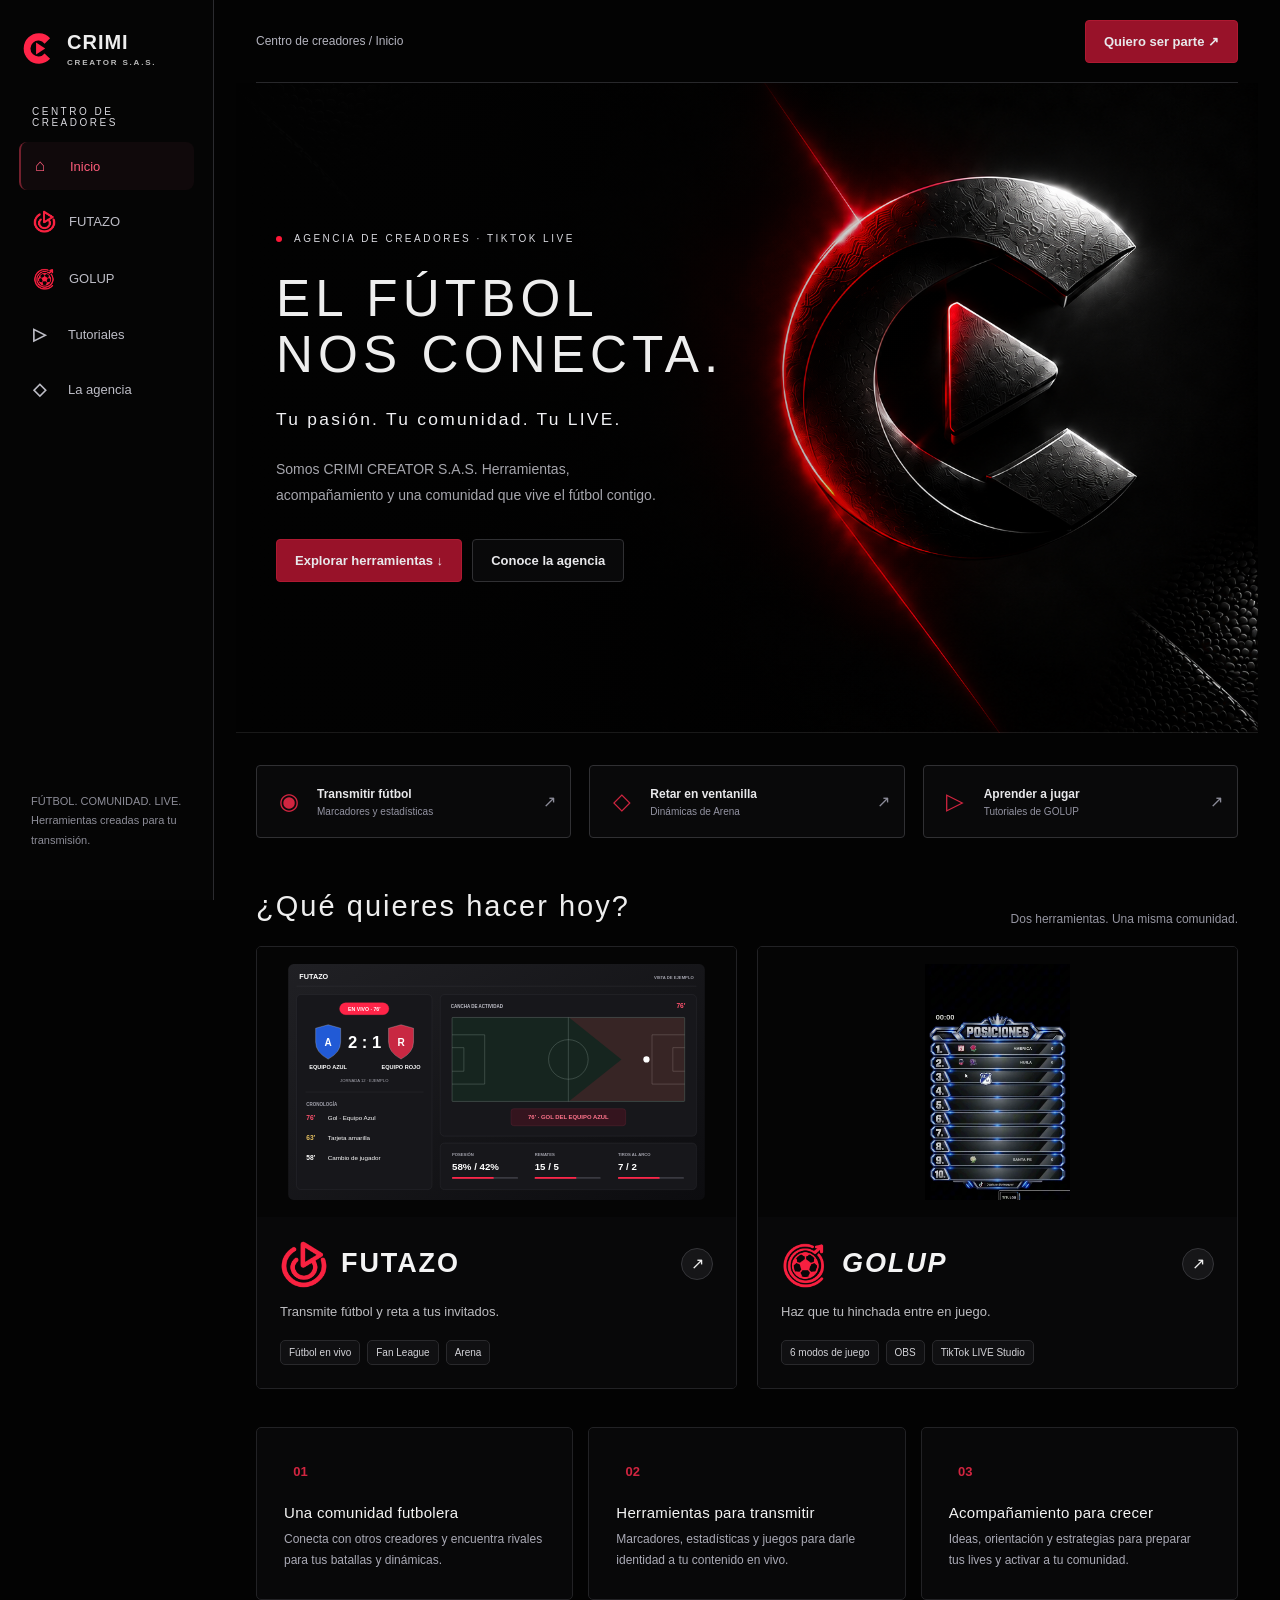
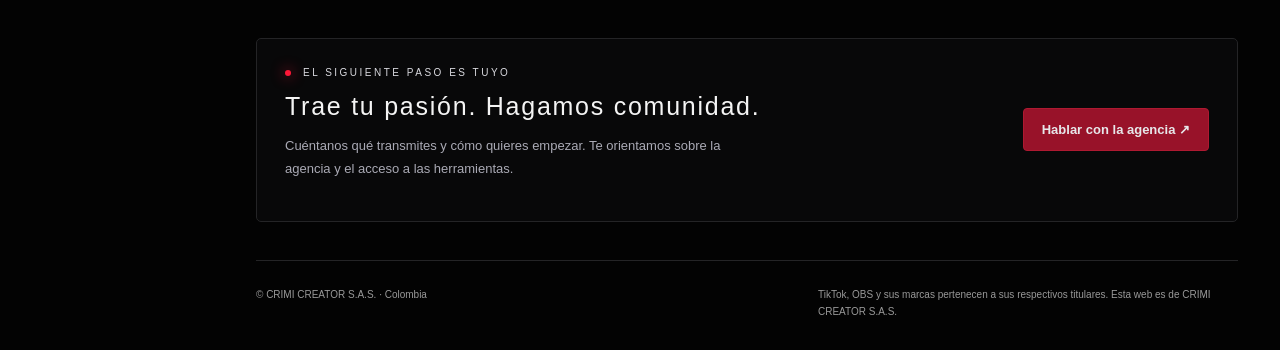
==== commit fae964a5: "Add files via upload" ====
--- a/index.html
+++ b/index.html
@@ -1 +1 @@
-<!doctype html><html lang="es"><head><meta charset="utf-8"><meta name="viewport" content="width=device-width,initial-scale=1"><meta name="theme-color" content="#101014"><title>CRIMI CREATOR S.A.S. · Tu comunidad empieza en LIVE</title><meta name="description" content="Agencia de creadores de TikTok LIVE enfocada en fútbol. Descubre FUTAZO, GOLUP y una comunidad para hacer crecer tus transmisiones."><link rel="icon" href="assets/crimi-symbol.svg"><link rel="stylesheet" href="assets/creator.css"><style>.product.light{background:#a9082a;color:white;border-color:#d92950}.product.light .product-visual{background:#79051d}.product.light p{color:#ffdae4}.light .chips span{border-color:#ed6685;color:#fff}.product.light .arrow{background:#161217}.product.light .product-visual img{max-height:100%;width:auto}</style><style>.hero{padding:36px 0 30px;grid-template-columns:1.4fr .6fr;gap:24px}.hero h1{font-size:clamp(35px,3.5vw,51px);letter-spacing:-1.7px;line-height:1.12}.hero-logo{max-width:210px}.hero .intro{font-size:14px}.hero .actions{margin-top:20px}.quick-actions{display:grid;grid-template-columns:repeat(3,1fr);gap:12px;margin:0 0 34px}.quick-actions a{display:flex;align-items:center;gap:11px;padding:18px 14px;border:1px solid #33333d;background:#19191f;border-radius:10px}.quick-actions a:hover{border-color:#ff365b;background:#231820}.quick-icon{width:35px;height:35px;display:grid;place-items:center;border-radius:9px;background:#36202a;color:#ff5b7b;font-size:23px;flex-shrink:0}.quick-actions b{font-size:12px;display:block}.quick-actions small{display:block;font-size:10px;color:#9393a2;margin-top:5px}.quick-actions i{font-style:normal;color:#8c8c99;margin-left:auto}.product.light{background:#1b1b22;color:white;border-color:#34343d}.product.light .product-visual{background:#141419}.product.light p{color:#babac5}.light .chips span{border-color:#41414c;color:#bdbdc6}.product.light .arrow{background:#ff2448}.product .product-visual{height:245px;background:#141419;padding:17px}.product h3.product-wordmark{display:flex;align-items:center;gap:13px;font-size:27px}.product-wordmark img{width:48px;height:48px;object-fit:contain}.golup-wordmark{font-style:italic}.nav-logo{width:23px;height:23px;object-fit:contain}.product-body{padding:23px}.product p{min-height:0;margin:13px 0 17px}.section-head{margin-top:0}.benefit{border:1px solid #303039;border-radius:10px;background:#17171d;padding:22px}.benefit b{display:inline-grid;width:33px;height:33px;place-items:center;border-radius:8px;background:#2e1a24;font-size:13px}.side nav a[aria-current=page]{border-left:2px solid #ff2448}.product.light:hover{border-color:#fc3d5d}#agencia,#herramientas{scroll-margin-top:20px}@media(max-width:1000px){.quick-actions{grid-template-columns:1fr}.quick-actions a{padding:13px 16px}.hero h1{font-size:38px}.product .product-visual{height:190px}.quick-actions small{display:inline;margin-left:8px}.quick-actions b{display:inline}}@media(max-width:700px){.hero{grid-template-columns:1fr}.hero h1{font-size:40px}.quick-actions{gap:8px;margin-bottom:26px}.quick-actions small{display:block;margin:4px 0 0}.product .product-visual{height:230px;aspect-ratio:auto}.side nav a{font-size:10px;padding:9px 7px}.side nav a[href="#agencia"]{display:none}.side .nav-logo{width:20px;height:20px}.side nav{gap:2px}.benefit{padding:20px}.benefit p{padding-left:0}.hero-logo{display:none}#herramientas,#agencia{scroll-margin-top:80px}.topbar>span{font-size:10px}.topbar .btn{font-size:11px;padding:10px 12px}}</style><link rel="stylesheet" href="assets/cinematic.css?v=20261027b"></head><body class="home"><div class="shell"><aside class="side"><a class="brand" href="index.html"><img src="assets/crimi-symbol.svg" alt=""><span>CRIMI<small>CREATOR S.A.S.</small></span></a><div class="label">CENTRO DE CREADORES</div><nav aria-label="Navegación principal"><a href="index.html" aria-current="page"><b>⌂</b>Inicio</a><a href="futazo.html"><img class="nav-logo" src="assets/futazo-red.png" alt="">FUTAZO</a><a href="golup.html"><img class="nav-logo" src="assets/golup-red.png" alt="">GOLUP</a><a href="golup.html#videos"><b>▷</b>Tutoriales</a><a href="#agencia"><b>◇</b>La agencia</a></nav><div class="side-bottom">FÚTBOL. COMUNIDAD. LIVE.<br>Herramientas creadas para tu transmisión.</div></aside><main class="main"><header class="topbar"><span>Centro de creadores / Inicio</span><a class="btn red" href="https://wa.me/573227339534?text=Hola%2C%20quiero%20conocer%20la%20agencia%20CRIMI%20CREATOR." target="_blank" rel="noopener">Quiero ser parte ↗</a></header><section class="hero"><div><div class="eyebrow">AGENCIA DE CREADORES · TIKTOK LIVE</div><h1>EL FÚTBOL<br>NOS CONECTA.<em>Tu pasión. Tu comunidad. Tu LIVE.</em></h1><p class="intro">Somos CRIMI CREATOR S.A.S. Herramientas, acompañamiento y una comunidad que vive el fútbol contigo.</p><div class="actions"><a class="btn red" href="#herramientas">Explorar herramientas ↓</a><a class="btn" href="#agencia">Conoce la agencia</a></div></div><img class="hero-logo" src="assets/crimi-creator-logo.png" alt="CRIMI CREATOR S.A.S. · logo rojo y negro"></section><div class="quick-actions" aria-label="Accesos rápidos"><a href="futazo.html#partidos"><span class="quick-icon">◉</span><span><b>Transmitir fútbol</b><small>Marcadores y estadísticas</small></span><i>↗</i></a><a href="futazo.html#arena"><span class="quick-icon">◇</span><span><b>Retar en ventanilla</b><small>Dinámicas de Arena</small></span><i>↗</i></a><a href="golup.html#videos"><span class="quick-icon">▷</span><span><b>Aprender a jugar</b><small>Tutoriales de GOLUP</small></span><i>↗</i></a></div><section id="herramientas"><div class="section-head"><h2>¿Qué quieres hacer hoy?</h2><span>Dos herramientas. Una misma comunidad.</span></div><div class="products"><a class="product" href="futazo.html"><div class="product-visual"><img src="assets/demo-partidos.svg?v=metal2" alt="Ejemplo gráfico de marcador y cancha de FUTAZO"></div><div class="product-body"><div class="product-title"><h3 class="product-wordmark"><img src="assets/futazo-red.png" alt="">FUTAZO</h3><span class="arrow">↗</span></div><p>Transmite fútbol y reta a tus invitados.</p><div class="chips"><span>Fútbol en vivo</span><span>Fan League</span><span>Arena</span></div></div></a><a class="product light" href="golup.html"><div class="product-visual"><img src="assets/golup/f2.webp" alt="Imagen real de GOLUP: Rey de la Tabla"></div><div class="product-body"><div class="product-title"><h3 class="product-wordmark golup-wordmark"><img src="assets/golup-red.png" alt="">GOLUP</h3><span class="arrow">↗</span></div><p>Haz que tu hinchada entre en juego.</p><div class="chips"><span>6 modos de juego</span><span>OBS</span><span>TikTok LIVE Studio</span></div></div></a></div></section><section id="agencia" class="benefits" aria-label="Qué hace la agencia"><article class="benefit"><b>01</b><h3>Una comunidad futbolera</h3><p>Conecta con otros creadores y encuentra rivales para tus batallas y dinámicas.</p></article><article class="benefit"><b>02</b><h3>Herramientas para transmitir</h3><p>Marcadores, estadísticas y juegos para darle identidad a tu contenido en vivo.</p></article><article class="benefit"><b>03</b><h3>Acompañamiento para crecer</h3><p>Ideas, orientación y estrategias para preparar tus lives y activar a tu comunidad.</p></article></section><section class="join"><div><div class="eyebrow">EL SIGUIENTE PASO ES TUYO</div><h2 style="margin-top:12px">Trae tu pasión. Hagamos comunidad.</h2><p>Cuéntanos qué transmites y cómo quieres empezar. Te orientamos sobre la agencia y el acceso a las herramientas.</p></div><a class="btn red" href="https://wa.me/573227339534?text=Hola%2C%20me%20interesa%20ser%20parte%20de%20CRIMI%20CREATOR." target="_blank" rel="noopener">Hablar con la agencia ↗</a></section><footer class="foot"><span>© CRIMI CREATOR S.A.S. · Colombia</span><span>TikTok, OBS y sus marcas pertenecen a sus respectivos titulares. Esta web es de CRIMI CREATOR S.A.S.</span></footer></main></div></body></html>+<!doctype html><html lang="es"><head><meta charset="utf-8"><meta name="viewport" content="width=device-width,initial-scale=1"><meta name="theme-color" content="#101014"><title>CRIMI CREATOR S.A.S. · Tu comunidad empieza en LIVE</title><meta name="description" content="Agencia de creadores de TikTok LIVE enfocada en fútbol. Descubre FUTAZO, GOLUP y una comunidad para hacer crecer tus transmisiones."><link rel="icon" href="assets/crimi-symbol.svg"><link rel="stylesheet" href="assets/creator.css"><style>.product.light{background:#a9082a;color:white;border-color:#d92950}.product.light .product-visual{background:#79051d}.product.light p{color:#ffdae4}.light .chips span{border-color:#ed6685;color:#fff}.product.light .arrow{background:#161217}.product.light .product-visual img{max-height:100%;width:auto}</style><style>.hero{padding:36px 0 30px;grid-template-columns:1.4fr .6fr;gap:24px}.hero h1{font-size:clamp(35px,3.5vw,51px);letter-spacing:-1.7px;line-height:1.12}.hero-logo{max-width:210px}.hero .intro{font-size:14px}.hero .actions{margin-top:20px}.quick-actions{display:grid;grid-template-columns:repeat(3,1fr);gap:12px;margin:0 0 34px}.quick-actions a{display:flex;align-items:center;gap:11px;padding:18px 14px;border:1px solid #33333d;background:#19191f;border-radius:10px}.quick-actions a:hover{border-color:#ff365b;background:#231820}.quick-icon{width:35px;height:35px;display:grid;place-items:center;border-radius:9px;background:#36202a;color:#ff5b7b;font-size:23px;flex-shrink:0}.quick-actions b{font-size:12px;display:block}.quick-actions small{display:block;font-size:10px;color:#9393a2;margin-top:5px}.quick-actions i{font-style:normal;color:#8c8c99;margin-left:auto}.product.light{background:#1b1b22;color:white;border-color:#34343d}.product.light .product-visual{background:#141419}.product.light p{color:#babac5}.light .chips span{border-color:#41414c;color:#bdbdc6}.product.light .arrow{background:#ff2448}.product .product-visual{height:245px;background:#141419;padding:17px}.product h3.product-wordmark{display:flex;align-items:center;gap:13px;font-size:27px}.product-wordmark img{width:48px;height:48px;object-fit:contain}.golup-wordmark{font-style:italic}.nav-logo{width:23px;height:23px;object-fit:contain}.product-body{padding:23px}.product p{min-height:0;margin:13px 0 17px}.section-head{margin-top:0}.benefit{border:1px solid #303039;border-radius:10px;background:#17171d;padding:22px}.benefit b{display:inline-grid;width:33px;height:33px;place-items:center;border-radius:8px;background:#2e1a24;font-size:13px}.side nav a[aria-current=page]{border-left:2px solid #ff2448}.product.light:hover{border-color:#fc3d5d}#agencia,#herramientas{scroll-margin-top:20px}@media(max-width:1000px){.quick-actions{grid-template-columns:1fr}.quick-actions a{padding:13px 16px}.hero h1{font-size:38px}.product .product-visual{height:190px}.quick-actions small{display:inline;margin-left:8px}.quick-actions b{display:inline}}@media(max-width:700px){.hero{grid-template-columns:1fr}.hero h1{font-size:40px}.quick-actions{gap:8px;margin-bottom:26px}.quick-actions small{display:block;margin:4px 0 0}.product .product-visual{height:230px;aspect-ratio:auto}.side nav a{font-size:10px;padding:9px 7px}.side nav a[href="#agencia"]{display:none}.side .nav-logo{width:20px;height:20px}.side nav{gap:2px}.benefit{padding:20px}.benefit p{padding-left:0}.hero-logo{display:none}#herramientas,#agencia{scroll-margin-top:80px}.topbar>span{font-size:10px}.topbar .btn{font-size:11px;padding:10px 12px}}</style><link rel="stylesheet" href="assets/cinematic.css?v=20261027minimal"></head><body class="home"><div class="shell"><aside class="side"><a class="brand" href="index.html"><img src="assets/crimi-symbol.svg" alt=""><span>CRIMI<small>CREATOR S.A.S.</small></span></a><div class="label">CENTRO DE CREADORES</div><nav aria-label="Navegación principal"><a href="index.html" aria-current="page"><b>⌂</b>Inicio</a><a href="futazo.html"><img class="nav-logo" src="assets/futazo-red.png" alt="">FUTAZO</a><a href="golup.html"><img class="nav-logo" src="assets/golup-red.png" alt="">GOLUP</a><a href="golup.html#videos"><b>▷</b>Tutoriales</a><a href="#agencia"><b>◇</b>La agencia</a></nav><div class="side-bottom">FÚTBOL. COMUNIDAD. LIVE.<br>Herramientas creadas para tu transmisión.</div></aside><main class="main"><header class="topbar"><span>Centro de creadores / Inicio</span><a class="btn red" href="https://wa.me/573227339534?text=Hola%2C%20quiero%20conocer%20la%20agencia%20CRIMI%20CREATOR." target="_blank" rel="noopener">Quiero ser parte ↗</a></header><section class="hero"><div><div class="eyebrow">AGENCIA DE CREADORES · TIKTOK LIVE</div><h1>EL FÚTBOL<br>NOS CONECTA.<em>Tu pasión. Tu comunidad. Tu LIVE.</em></h1><p class="intro">Somos CRIMI CREATOR S.A.S. Herramientas, acompañamiento y una comunidad que vive el fútbol contigo.</p><div class="actions"><a class="btn red" href="#herramientas">Explorar herramientas ↓</a><a class="btn" href="#agencia">Conoce la agencia</a></div></div><img class="hero-logo" src="assets/crimi-creator-logo.png" alt="CRIMI CREATOR S.A.S. · logo rojo y negro"></section><div class="quick-actions" aria-label="Accesos rápidos"><a href="futazo.html#partidos"><span class="quick-icon">◉</span><span><b>Transmitir fútbol</b><small>Marcadores y estadísticas</small></span><i>↗</i></a><a href="futazo.html#arena"><span class="quick-icon">◇</span><span><b>Retar en ventanilla</b><small>Dinámicas de Arena</small></span><i>↗</i></a><a href="golup.html#videos"><span class="quick-icon">▷</span><span><b>Aprender a jugar</b><small>Tutoriales de GOLUP</small></span><i>↗</i></a></div><section id="herramientas"><div class="section-head"><h2>¿Qué quieres hacer hoy?</h2><span>Dos herramientas. Una misma comunidad.</span></div><div class="products"><a class="product" href="futazo.html"><div class="product-visual"><img src="assets/demo-partidos.svg?v=minimal3" alt="Ejemplo gráfico de marcador y cancha de FUTAZO"></div><div class="product-body"><div class="product-title"><h3 class="product-wordmark"><img src="assets/futazo-red.png" alt="">FUTAZO</h3><span class="arrow">↗</span></div><p>Transmite fútbol y reta a tus invitados.</p><div class="chips"><span>Fútbol en vivo</span><span>Fan League</span><span>Arena</span></div></div></a><a class="product light" href="golup.html"><div class="product-visual"><img src="assets/golup/f2.webp" alt="Imagen real de GOLUP: Rey de la Tabla"></div><div class="product-body"><div class="product-title"><h3 class="product-wordmark golup-wordmark"><img src="assets/golup-red.png" alt="">GOLUP</h3><span class="arrow">↗</span></div><p>Haz que tu hinchada entre en juego.</p><div class="chips"><span>6 modos de juego</span><span>OBS</span><span>TikTok LIVE Studio</span></div></div></a></div></section><section id="agencia" class="benefits" aria-label="Qué hace la agencia"><article class="benefit"><b>01</b><h3>Una comunidad futbolera</h3><p>Conecta con otros creadores y encuentra rivales para tus batallas y dinámicas.</p></article><article class="benefit"><b>02</b><h3>Herramientas para transmitir</h3><p>Marcadores, estadísticas y juegos para darle identidad a tu contenido en vivo.</p></article><article class="benefit"><b>03</b><h3>Acompañamiento para crecer</h3><p>Ideas, orientación y estrategias para preparar tus lives y activar a tu comunidad.</p></article></section><section class="join"><div><div class="eyebrow">EL SIGUIENTE PASO ES TUYO</div><h2 style="margin-top:12px">Trae tu pasión. Hagamos comunidad.</h2><p>Cuéntanos qué transmites y cómo quieres empezar. Te orientamos sobre la agencia y el acceso a las herramientas.</p></div><a class="btn red" href="https://wa.me/573227339534?text=Hola%2C%20me%20interesa%20ser%20parte%20de%20CRIMI%20CREATOR." target="_blank" rel="noopener">Hablar con la agencia ↗</a></section><footer class="foot"><span>© CRIMI CREATOR S.A.S. · Colombia</span><span>TikTok, OBS y sus marcas pertenecen a sus respectivos titulares. Esta web es de CRIMI CREATOR S.A.S.</span></footer></main></div></body></html>
--- a/assets/cinematic.css
+++ b/assets/cinematic.css
@@ -8,16 +8,13 @@
 @media(min-width:1600px){.home .hero{min-height:700px}}
 @media(max-width:850px){.home .hero{min-height:640px;padding:260px 25px 40px;background-position:70% top;background-size:auto 520px;background-repeat:no-repeat;align-items:end}.home .hero:before{background:linear-gradient(0deg,#020202 0%,#020202f0 32%,#02020220 85%)}.home .hero>div{max-width:100%}.home .hero h1{font-size:38px}.home .hero h1 em{font-size:18px;line-height:1.6}.home .hero .intro{font-size:14px}.home .hero .actions{flex-wrap:wrap}.home .section-head{gap:12px;align-items:start}.home .section-head h2{font-size:24px}}
 @media(prefers-reduced-motion:reduce){html{scroll-behavior:auto}*,*:before,*:after{animation:none!important;transition:none!important}}
-/* Full metal card system: every interactive surface and content module */
-:root{--metal-card:linear-gradient(128deg,transparent 0 72%,#f31b3829 72.1%,#ff264b08 72.6%,transparent 73%),linear-gradient(145deg,#ffffff12,transparent 28%),linear-gradient(150deg,#171719,#050506 70%);--metal-edge:#48484e}
-:is(.product,.product.light,.benefit,.download-card,.step,.video-card,.video-feature,.band,.obs-band,.showcase,.game-showcase,.phone,.join,.tools article,.tools>a,.tools button,.download,details,.install-guide,.placeholder,dialog){position:relative;background:var(--metal-card)!important;border:1px solid var(--metal-edge)!important;border-radius:10px!important;box-shadow:inset 0 1px 0 #ffffff45,inset 1px 0 0 #ffffff09,inset 0 -1px 0 #d4143044,0 14px 40px #0009,5px 0 25px #e4001a0b!important}
-:is(.product,.benefit,.download-card,.step,.video-card,.video-feature,.band,.obs-band,.showcase,.game-showcase,.phone,.join,.tools article,.download,details,.install-guide):after{content:'';position:absolute;right:0;top:12%;height:62%;width:1px;background:linear-gradient(transparent,#ff2448,transparent);box-shadow:0 0 9px 1px #ff173a60;pointer-events:none}
-:is(.product,.video-card,.download-card,.tools button,.tools article):hover{border-color:#af3448!important;box-shadow:inset 0 1px 0 #ffffff88,0 0 28px #e8133026!important}
-:is(.tab,.switch a,.switch button,.mode-pick,.quick-actions a,.filter button,.size-switch button,.pill,.btn,.side nav a,.help-links a){background:linear-gradient(132deg,transparent 0 80%,#f51d3a27 80.2%,transparent 81%),linear-gradient(150deg,#222225,#09090b)!important;border:1px solid #3e3e44!important;border-radius:6px!important;box-shadow:inset 0 1px 0 #ffffff20,0 5px 15px #0004;color:#e9e9ed!important}
-:is(.tab,.switch a,.mode-pick,.side nav a)[aria-selected=true],.switch a.active,.tab.active,.mode-pick.selected,.side nav a[aria-current=page],.btn.primary,.btn.red{background:linear-gradient(130deg,transparent 0 76%,#ff788c40 76.2%,transparent 77%),linear-gradient(145deg,#721020,#190409)!important;border-color:#ee2444!important;box-shadow:inset 0 1px 0 #ffb2bc66,0 0 20px #e91a3226!important}
-:is(.tab,.mode-pick,.switch a,.quick-actions a,.pill):hover{border-color:#ff415b!important;box-shadow:inset 0 1px 0 #ffffff70,0 0 20px #e9193220!important}
-:is(.showcase-bar,.modal-head,.video-copy,.product-body){background:linear-gradient(135deg,#ffffff08,transparent 48%),linear-gradient(110deg,#101012,#050506)!important;border-color:#46464c!important}.product-body{border-top:1px solid #ffffff25}.showcase-bar{border-bottom:1px solid #ffffff33!important;border-radius:9px 9px 0 0}.screen,.feature-image,.thumbnail,.product-visual{background:linear-gradient(135deg,#151517,#030304)!important;border-color:#424247!important}.screen img,.feature-image img,.thumbnail img,.product-visual img{border-radius:5px}.video-card .play,.play{background:linear-gradient(145deg,#f32446,#680817)!important;border:1px solid #ff8296!important;box-shadow:0 0 20px #fc19374d,inset 0 1px 0 #fff8!important}
-:is(.chips span,.tags span,.badge,.chapter,.num,.index,.prep-icon,.platform-icon){background:linear-gradient(135deg,#26262a,#0b0b0d)!important;border:1px solid #56565c!important;box-shadow:inset 0 1px 0 #ffffff33;color:#f5f5f7!important;border-radius:5px}.chapter,.badge{background:linear-gradient(135deg,#780c20,#22040a)!important;border-color:#e12343!important}.dot{box-shadow:0 0 10px #ff2448}.close{border:1px solid #62626a!important;box-shadow:inset 0 1px 0 #ffffff50}.close:hover{border-color:#ff2448!important}dialog{color:#f5f5f5!important}dialog::backdrop{background:#000c;backdrop-filter:blur(9px)}dialog h2{letter-spacing:.035em!important}details{margin:12px 0;padding:18px 20px}summary{color:#f6f6f6;cursor:pointer}details[open]{border-color:#b0253b!important}details p{line-height:1.8}.tools{gap:18px}.tools article,.tools button{padding:22px}.section-title,.section-head{padding-bottom:18px;border-bottom:1px solid #ffffff25;position:relative}.section-title:after,.section-head:after{content:'';position:absolute;bottom:-1px;left:0;height:1px;width:110px;background:#ff2040;box-shadow:0 0 12px #ff2040}.brand{color:#eee!important;text-shadow:0 1px 0 #fff3}.brand span{color:#ff2948}.arrow{background:linear-gradient(140deg,#df1d3b,#540814)!important;border:1px solid #f66a80;box-shadow:0 0 16px #ff15372b}
-table{width:100%;border-collapse:separate;border-spacing:0 6px;color:#eee}thead th{background:linear-gradient(135deg,#29292e,#0b0b0d);padding:14px 12px;text-align:left;font-weight:600;color:#d4d4dc;border-top:1px solid #ffffff40;border-bottom:1px solid #a42137}tbody td{padding:13px 12px;background:linear-gradient(135deg,#1a1a1d,#0a0a0c);border-block:1px solid #ffffff13}tbody tr td:first-child{border-left:2px solid #bd1b35;border-radius:5px 0 0 5px}tbody tr td:last-child{border-right:1px solid #63636a;border-radius:0 5px 5px 0}tbody tr:hover td{background:#2b1017}input,select,textarea{background:#101012;color:#fff;border:1px solid #606067;border-radius:5px;padding:10px}input:focus,select:focus,textarea:focus{outline:2px solid #ff2448;outline-offset:2px}
-@media(max-width:700px){.tools article,.tools button{padding:16px}.section-title,.section-head{flex-wrap:wrap}details{padding:15px}.chips,.tags{flex-wrap:wrap}}
-.switch a[aria-current=page],.size-switch button[aria-pressed=true],.tab[aria-selected=true]{background:linear-gradient(132deg,transparent 76%,#ff809a33 76.2%,transparent 77%),linear-gradient(145deg,#641020,#19050a)!important;border-color:#f32a49!important;box-shadow:inset 0 1px 0 #ffffff55,0 0 18px #ff183820!important}.tool{background:var(--metal-card)!important;border:1px solid #525259!important;border-radius:8px!important;box-shadow:inset 0 1px 0 #ffffff55,0 10px 30px #0008!important}.tool:hover{border-color:#ff2948!important}.tool p{color:#c0c0c8!important}
+/* Minimal: light belongs to the emblem, content stays quiet. */
+body:before{background:none!important}.side,.top,.switch-wrap,.tabs-wrap{background:#050505!important;box-shadow:none!important}.hero .eyebrow:before{box-shadow:none}.brand img,.product-wordmark img{filter:none!important}
+:is(.product,.product.light,.benefit,.download-card,.step,.video-card,.video-feature,.band,.obs-band,.showcase,.game-showcase,.phone,.join,.tools article,.tools>a,.tools button,.tool,.download,details,.install-guide,.placeholder,dialog){background:#080809!important;border:1px solid #222225!important;border-radius:5px!important;box-shadow:none!important}
+:is(.product,.product.light,.video-card,.download-card,.tools button,.tool):hover{border-color:#55555a!important;box-shadow:none!important;background:#0d0d0f!important}
+:is(.tab,.switch a,.switch button,.mode-pick,.quick-actions a,.filter button,.size-switch button,.pill,.btn,.help-links a){background:#09090a!important;border:1px solid #303033!important;border-radius:4px!important;box-shadow:none!important;color:#e7e7ea!important}
+:is(.tab,.switch a,.mode-pick,.quick-actions a,.pill,.btn):hover{border-color:#777!important;background:#111!important;box-shadow:none!important}
+.switch a[aria-current=page],.size-switch button[aria-pressed=true],.tab[aria-selected=true],.mode-pick.selected,.side nav a[aria-current=page]{background:#10090b!important;border-color:#73202d!important;box-shadow:none!important}
+.btn.primary,.btn.red{background:#981229!important;border:1px solid #ae1931!important;box-shadow:none!important}.btn.primary:hover,.btn.red:hover{background:#b41932!important;border-color:#c82b45!important}
+:is(.chips span,.tags span,.badge,.chapter,.num,.index,.prep-icon,.platform-icon){background:#101012!important;border-color:#29292c!important;box-shadow:none!important;color:#d3d3d8!important}.quick-icon,.benefit b{background:transparent!important;box-shadow:none!important;color:#d12540!important}.arrow{background:#161618!important;color:#eee!important;box-shadow:none!important;border:1px solid #353539}.showcase-bar,.modal-head,.video-copy,.product-body{background:#080809!important;border-color:#242426!important}.screen,.feature-image,.thumbnail,.product-visual{background:#050505!important;border-color:#242426!important}.close{background:#101012!important;border:1px solid #444!important;box-shadow:none!important}.play{background:#9c142a!important;box-shadow:none!important}.dot{box-shadow:none!important}h1 span,.intro h1 span{color:#f0f0f2!important}h1,h2{font-weight:300!important}h3{font-weight:500!important}.home .hero:after{display:none}.home .hero h1{font-size:clamp(34px,4vw,57px);letter-spacing:.1em!important}.home .hero{min-height:650px}.home .hero .intro{color:#a6a6ad;font-size:14px}.home .quick-actions{gap:18px}.home .benefit{padding:27px}.home .join{border-color:#242426!important}.section-head,.section-title{border:none!important}.section-head:after,.section-title:after{display:none!important}.tools{gap:18px}dialog::backdrop{background:#000d}table{border-collapse:collapse;width:100%;background:#080809}th,td{padding:14px 12px;border-bottom:1px solid #29292c;text-align:left}th{color:#b9b9c1;font-weight:500}tbody tr:hover{background:#111114}
+@media(max-width:850px){.home .hero{min-height:640px}.home .hero h1{font-size:34px}}
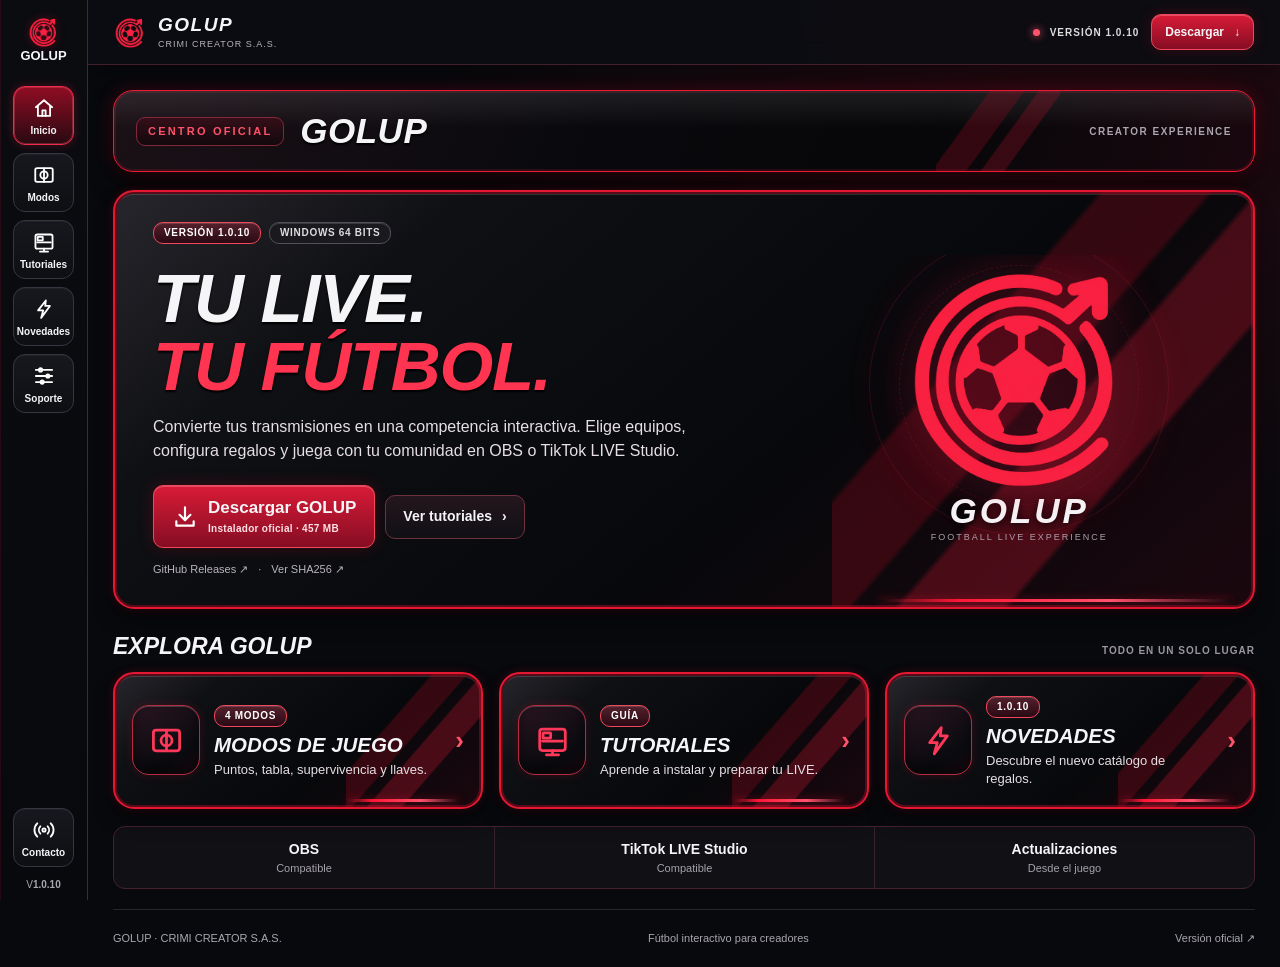
==== commit bc0a596d: "Add files via upload" ====
--- a/index.html
+++ b/index.html
@@ -1 +1,7 @@
-<!doctype html><html lang="es"><head><meta charset="utf-8"><meta name="viewport" content="width=device-width,initial-scale=1"><meta name="theme-color" content="#101014"><title>CRIMI CREATOR S.A.S. · Tu comunidad empieza en LIVE</title><meta name="description" content="Agencia de creadores de TikTok LIVE enfocada en fútbol. Descubre FUTAZO, GOLUP y una comunidad para hacer crecer tus transmisiones."><link rel="icon" href="assets/crimi-symbol.svg"><link rel="stylesheet" href="assets/creator.css"><style>.product.light{background:#a9082a;color:white;border-color:#d92950}.product.light .product-visual{background:#79051d}.product.light p{color:#ffdae4}.light .chips span{border-color:#ed6685;color:#fff}.product.light .arrow{background:#161217}.product.light .product-visual img{max-height:100%;width:auto}</style><style>.hero{padding:36px 0 30px;grid-template-columns:1.4fr .6fr;gap:24px}.hero h1{font-size:clamp(35px,3.5vw,51px);letter-spacing:-1.7px;line-height:1.12}.hero-logo{max-width:210px}.hero .intro{font-size:14px}.hero .actions{margin-top:20px}.quick-actions{display:grid;grid-template-columns:repeat(3,1fr);gap:12px;margin:0 0 34px}.quick-actions a{display:flex;align-items:center;gap:11px;padding:18px 14px;border:1px solid #33333d;background:#19191f;border-radius:10px}.quick-actions a:hover{border-color:#ff365b;background:#231820}.quick-icon{width:35px;height:35px;display:grid;place-items:center;border-radius:9px;background:#36202a;color:#ff5b7b;font-size:23px;flex-shrink:0}.quick-actions b{font-size:12px;display:block}.quick-actions small{display:block;font-size:10px;color:#9393a2;margin-top:5px}.quick-actions i{font-style:normal;color:#8c8c99;margin-left:auto}.product.light{background:#1b1b22;color:white;border-color:#34343d}.product.light .product-visual{background:#141419}.product.light p{color:#babac5}.light .chips span{border-color:#41414c;color:#bdbdc6}.product.light .arrow{background:#ff2448}.product .product-visual{height:245px;background:#141419;padding:17px}.product h3.product-wordmark{display:flex;align-items:center;gap:13px;font-size:27px}.product-wordmark img{width:48px;height:48px;object-fit:contain}.golup-wordmark{font-style:italic}.nav-logo{width:23px;height:23px;object-fit:contain}.product-body{padding:23px}.product p{min-height:0;margin:13px 0 17px}.section-head{margin-top:0}.benefit{border:1px solid #303039;border-radius:10px;background:#17171d;padding:22px}.benefit b{display:inline-grid;width:33px;height:33px;place-items:center;border-radius:8px;background:#2e1a24;font-size:13px}.side nav a[aria-current=page]{border-left:2px solid #ff2448}.product.light:hover{border-color:#fc3d5d}#agencia,#herramientas{scroll-margin-top:20px}@media(max-width:1000px){.quick-actions{grid-template-columns:1fr}.quick-actions a{padding:13px 16px}.hero h1{font-size:38px}.product .product-visual{height:190px}.quick-actions small{display:inline;margin-left:8px}.quick-actions b{display:inline}}@media(max-width:700px){.hero{grid-template-columns:1fr}.hero h1{font-size:40px}.quick-actions{gap:8px;margin-bottom:26px}.quick-actions small{display:block;margin:4px 0 0}.product .product-visual{height:230px;aspect-ratio:auto}.side nav a{font-size:10px;padding:9px 7px}.side nav a[href="#agencia"]{display:none}.side .nav-logo{width:20px;height:20px}.side nav{gap:2px}.benefit{padding:20px}.benefit p{padding-left:0}.hero-logo{display:none}#herramientas,#agencia{scroll-margin-top:80px}.topbar>span{font-size:10px}.topbar .btn{font-size:11px;padding:10px 12px}}</style><link rel="stylesheet" href="assets/cinematic.css?v=20261027minimal"></head><body class="home"><div class="shell"><aside class="side"><a class="brand" href="index.html"><img src="assets/crimi-symbol.svg" alt=""><span>CRIMI<small>CREATOR S.A.S.</small></span></a><div class="label">CENTRO DE CREADORES</div><nav aria-label="Navegación principal"><a href="index.html" aria-current="page"><b>⌂</b>Inicio</a><a href="futazo.html"><img class="nav-logo" src="assets/futazo-red.png" alt="">FUTAZO</a><a href="golup.html"><img class="nav-logo" src="assets/golup-red.png" alt="">GOLUP</a><a href="golup.html#videos"><b>▷</b>Tutoriales</a><a href="#agencia"><b>◇</b>La agencia</a></nav><div class="side-bottom">FÚTBOL. COMUNIDAD. LIVE.<br>Herramientas creadas para tu transmisión.</div></aside><main class="main"><header class="topbar"><span>Centro de creadores / Inicio</span><a class="btn red" href="https://wa.me/573227339534?text=Hola%2C%20quiero%20conocer%20la%20agencia%20CRIMI%20CREATOR." target="_blank" rel="noopener">Quiero ser parte ↗</a></header><section class="hero"><div><div class="eyebrow">AGENCIA DE CREADORES · TIKTOK LIVE</div><h1>EL FÚTBOL<br>NOS CONECTA.<em>Tu pasión. Tu comunidad. Tu LIVE.</em></h1><p class="intro">Somos CRIMI CREATOR S.A.S. Herramientas, acompañamiento y una comunidad que vive el fútbol contigo.</p><div class="actions"><a class="btn red" href="#herramientas">Explorar herramientas ↓</a><a class="btn" href="#agencia">Conoce la agencia</a></div></div><img class="hero-logo" src="assets/crimi-creator-logo.png" alt="CRIMI CREATOR S.A.S. · logo rojo y negro"></section><div class="quick-actions" aria-label="Accesos rápidos"><a href="futazo.html#partidos"><span class="quick-icon">◉</span><span><b>Transmitir fútbol</b><small>Marcadores y estadísticas</small></span><i>↗</i></a><a href="futazo.html#arena"><span class="quick-icon">◇</span><span><b>Retar en ventanilla</b><small>Dinámicas de Arena</small></span><i>↗</i></a><a href="golup.html#videos"><span class="quick-icon">▷</span><span><b>Aprender a jugar</b><small>Tutoriales de GOLUP</small></span><i>↗</i></a></div><section id="herramientas"><div class="section-head"><h2>¿Qué quieres hacer hoy?</h2><span>Dos herramientas. Una misma comunidad.</span></div><div class="products"><a class="product" href="futazo.html"><div class="product-visual"><img src="assets/demo-partidos.svg?v=minimal3" alt="Ejemplo gráfico de marcador y cancha de FUTAZO"></div><div class="product-body"><div class="product-title"><h3 class="product-wordmark"><img src="assets/futazo-red.png" alt="">FUTAZO</h3><span class="arrow">↗</span></div><p>Transmite fútbol y reta a tus invitados.</p><div class="chips"><span>Fútbol en vivo</span><span>Fan League</span><span>Arena</span></div></div></a><a class="product light" href="golup.html"><div class="product-visual"><img src="assets/golup/f2.webp" alt="Imagen real de GOLUP: Rey de la Tabla"></div><div class="product-body"><div class="product-title"><h3 class="product-wordmark golup-wordmark"><img src="assets/golup-red.png" alt="">GOLUP</h3><span class="arrow">↗</span></div><p>Haz que tu hinchada entre en juego.</p><div class="chips"><span>6 modos de juego</span><span>OBS</span><span>TikTok LIVE Studio</span></div></div></a></div></section><section id="agencia" class="benefits" aria-label="Qué hace la agencia"><article class="benefit"><b>01</b><h3>Una comunidad futbolera</h3><p>Conecta con otros creadores y encuentra rivales para tus batallas y dinámicas.</p></article><article class="benefit"><b>02</b><h3>Herramientas para transmitir</h3><p>Marcadores, estadísticas y juegos para darle identidad a tu contenido en vivo.</p></article><article class="benefit"><b>03</b><h3>Acompañamiento para crecer</h3><p>Ideas, orientación y estrategias para preparar tus lives y activar a tu comunidad.</p></article></section><section class="join"><div><div class="eyebrow">EL SIGUIENTE PASO ES TUYO</div><h2 style="margin-top:12px">Trae tu pasión. Hagamos comunidad.</h2><p>Cuéntanos qué transmites y cómo quieres empezar. Te orientamos sobre la agencia y el acceso a las herramientas.</p></div><a class="btn red" href="https://wa.me/573227339534?text=Hola%2C%20me%20interesa%20ser%20parte%20de%20CRIMI%20CREATOR." target="_blank" rel="noopener">Hablar con la agencia ↗</a></section><footer class="foot"><span>© CRIMI CREATOR S.A.S. · Colombia</span><span>TikTok, OBS y sus marcas pertenecen a sus respectivos titulares. Esta web es de CRIMI CREATOR S.A.S.</span></footer></main></div></body></html>+<!doctype html><html lang="es"><head><meta charset="utf-8"><meta name="viewport" content="width=device-width,initial-scale=1"><meta name="theme-color" content="#0b0c10"><title>GOLUP · Centro de descargas oficial</title><meta name="description" content="Descarga GOLUP para Windows. Fútbol interactivo para tus transmisiones en TikTok LIVE, OBS y LIVE Studio."><link rel="icon" href="assets/golup-red.png"><link rel="canonical" href="https://crimifutbol.com/"><link rel="stylesheet" href="assets/golup-arena-web.css"><script src="assets/golup-arena-web.js" defer></script></head><body><a class="skip" href="#main">Ir al contenido</a><aside class="sidebar"><a class="brand" href="#inicio" aria-label="GOLUP inicio"><img src="assets/golup-red.png" alt=""><strong>GOLUP</strong></a><nav aria-label="Navegación principal"><a href="#inicio" data-nav="inicio"><img class="nav-icon" src="assets/arena-web/home.svg" alt=""><span>Inicio</span></a><a href="#modos" data-nav="modos"><img class="nav-icon" src="assets/arena-web/football.svg" alt=""><span>Modos</span></a><a href="#tutoriales" data-nav="tutoriales"><img class="nav-icon" src="assets/arena-web/overlays.svg" alt=""><span>Tutoriales</span></a><a href="#novedades" data-nav="novedades"><img class="nav-icon" src="assets/arena-web/alerts.svg" alt=""><span>Novedades</span></a><a href="#soporte" data-nav="soporte"><img class="nav-icon" src="assets/arena-web/settings.svg" alt=""><span>Soporte</span></a></nav><div class="sidebar-bottom"><a href="https://wa.me/573227339534" target="_blank" rel="noopener noreferrer" aria-label="Soporte por WhatsApp"><img class="nav-icon" src="assets/arena-web/live.svg" alt=""><span>Contacto</span></a><small>V<span data-version>1.0.10</span></small></div></aside><div class="workspace"><header class="topbar"><div class="top-title"><img src="assets/golup-red.png" alt=""><div><b>GOLUP</b><small>CRIMI CREATOR S.A.S.</small></div></div><div class="top-right"><span class="top-status"><i></i> VERSIÓN <span data-version>1.0.10</span></span><a href="https://github.com/crimidop3-source/golup-updates/releases/download/v1.0.10/GOLUP_Setup_1.0.10.exe" data-download class="button compact primary">Descargar <span>↓</span></a></div></header><main id="main" tabindex="-1">
+<section class="view" id="inicio" aria-labelledby="inicio-title"><div class="arena-head"><span class="eyebrow">CENTRO OFICIAL</span><h1 id="inicio-title">GOLUP</h1><span class="head-meta">CREATOR EXPERIENCE</span></div><div class="hero panel"><div class="hero-copy"><div class="pills"><span class="pill">VERSIÓN <span data-version>1.0.10</span></span><span class="pill neutral">WINDOWS 64 BITS</span></div><h2>Tu LIVE.<br><em>Tu fútbol.</em></h2><p>Convierte tus transmisiones en una competencia interactiva. Elige equipos, configura regalos y juega con tu comunidad en OBS o TikTok LIVE Studio.</p><div class="actions"><a class="button primary download" href="https://github.com/crimidop3-source/golup-updates/releases/download/v1.0.10/GOLUP_Setup_1.0.10.exe" data-download><svg viewBox="0 0 24 24" aria-hidden="true"><path d="M12 3v12m-5-5 5 5 5-5M4 16v4h16v-4"/></svg><span>Descargar GOLUP<small>Instalador oficial · <span data-size>457 MB</span></small></span></a><a class="button secondary" href="#tutoriales">Ver tutoriales <span>›</span></a></div><div class="hero-meta"><a href="https://github.com/crimidop3-source/golup-updates/releases/tag/v1.0.10" data-release target="_blank" rel="noopener noreferrer">GitHub Releases ↗</a><span>·</span><a href="https://github.com/crimidop3-source/golup-updates/releases/download/v1.0.10/SHA256_GOLUP_1_0_10.txt" data-sha target="_blank" rel="noopener noreferrer">Ver SHA256 ↗</a></div></div><div class="hero-mark" aria-hidden="true"><div class="orbit orbit-one"></div><div class="orbit orbit-two"></div><img src="assets/golup-red.png" alt=""><span>GOLUP</span><small>FOOTBALL LIVE EXPERIENCE</small></div></div><div class="section-title"><h2>Explora GOLUP</h2><span>TODO EN UN SOLO LUGAR</span></div><div class="arena-grid"><a class="tile shortcut" href="#modos"><span class="tile-icon"><img class="nav-icon" src="assets/arena-web/football.svg" alt=""></span><div><span class="pill">4 MODOS</span><h3>Modos de juego</h3><p>Puntos, tabla, supervivencia y llaves.</p></div><span class="chevron">›</span></a><a class="tile shortcut" href="#tutoriales"><span class="tile-icon"><img class="nav-icon" src="assets/arena-web/overlays.svg" alt=""></span><div><span class="pill">GUÍA</span><h3>Tutoriales</h3><p>Aprende a instalar y preparar tu LIVE.</p></div><span class="chevron">›</span></a><a class="tile shortcut" href="#novedades"><span class="tile-icon"><img class="nav-icon" src="assets/arena-web/alerts.svg" alt=""></span><div><span class="pill">1.0.10</span><h3>Novedades</h3><p>Descubre el nuevo catálogo de regalos.</p></div><span class="chevron">›</span></a></div><div class="info-strip"><div><b>OBS</b><small>Compatible</small></div><div><b>TikTok LIVE Studio</b><small>Compatible</small></div><div><b>Actualizaciones</b><small>Desde el juego</small></div></div></section>
+<section class="view" id="modos" aria-labelledby="modos-title"><div class="arena-head"><span class="eyebrow">GOLUP</span><h1 id="modos-title">Modos de juego</h1><span class="head-meta">4 MODALIDADES</span></div><div class="section-intro">Elige la dinámica que mejor se adapte a tu transmisión.</div><div class="mode-grid"><article class="tile mode"><div class="mode-media"><img src="assets/golup/f1.webp" alt="Vista del modo F1" loading="lazy"><span class="mode-code">F1</span></div><div class="mode-copy"><span class="pill">Puntos</span><h3>Rey por Puntos</h3><p>Competencia directa por puntos. Configura el tiempo y comienza la partida.</p><a class="text-link" href="#tutoriales" data-lesson="mode-f1-overview">Ver tutorial <span>›</span></a></div></article><article class="tile mode"><div class="mode-media"><img src="assets/golup/f2.webp" alt="Vista del modo F2" loading="lazy"><span class="mode-code">F2</span></div><div class="mode-copy"><span class="pill">Clasificación</span><h3>Rey de la Tabla</h3><p>Clasificación dinámica por apoyo. Configura el tiempo y comienza la partida.</p><a class="text-link" href="#tutoriales" data-lesson="mode-f1-overview">Ver tutorial <span>›</span></a></div></article><article class="tile mode"><div class="mode-media"><img src="assets/golup/f3.webp" alt="Vista del modo F3" loading="lazy"><span class="mode-code">F3</span></div><div class="mode-copy"><span class="pill">Eliminación</span><h3>Supervivencia</h3><p>El último equipo va quedando eliminado. Cada ronda comienza desde el cronómetro.</p><a class="text-link" href="#tutoriales" data-lesson="mode-f3-overview">Ver tutorial <span>›</span></a></div></article><article class="tile mode"><div class="mode-media"><img src="assets/golup/f5.webp" alt="Vista del modo F5" loading="lazy"><span class="mode-code">F5</span></div><div class="mode-copy"><span class="pill">Simultáneo / 1 vs 1</span><h3>Torneo de llaves</h3><p>Sortea los enfrentamientos y juega todos los cruces a la vez o uno por uno.</p><a class="text-link" href="#tutoriales" data-lesson="mode-f5-overview">Ver tutorial <span>›</span></a></div></article></div><div class="panel callout"><b>Un solo instalador. Todos los modos.</b><a href="https://github.com/crimidop3-source/golup-updates/releases/download/v1.0.10/GOLUP_Setup_1.0.10.exe" data-download class="button primary">Descargar GOLUP ↓</a></div></section>
+<section class="view" id="tutoriales" aria-labelledby="tutoriales-title"><div class="arena-head"><span class="eyebrow">ACADEMIA</span><h1 id="tutoriales-title">Tutoriales</h1><span class="head-meta">GUÍAS DE USO</span></div><p class="section-intro">Aprende desde la instalación hasta la configuración de tu partida. Algunos videos muestran interfaces de versiones anteriores.</p><div class="filters" role="group" aria-label="Filtrar tutoriales"><button data-filter="all" aria-pressed="true">Todos</button><button data-filter="empezar" aria-pressed="false">Primeros pasos</button><button data-filter="preparar" aria-pressed="false">Configuración</button><button data-filter="modos" aria-pressed="false">Modos</button><label class="search"><span class="sr-only">Buscar tutorial</span><input type="search" id="lessonSearch" placeholder="Buscar tutorial…"></label></div><div class="lesson-grid"><article class="lesson tile" data-category="empezar" data-id="start-install"><span class="tile-icon"><img class="nav-icon" src="assets/arena-web/overlays.svg" alt=""></span><div><span class="micro">PRIMEROS PASOS · 01</span><h3>Descargar e instalar GolUp</h3><div class="lesson-links"><button class="text-link watch" data-video="media/videos/DESCARGAR%20E%20INSTALAR.mp4" data-title="Descargar e instalar GolUp" data-youtube="https://youtu.be/iX44_-fY_AY">▶ Ver video</button><a class="text-link muted" href="https://youtu.be/iX44_-fY_AY" target="_blank" rel="noopener noreferrer">YouTube ↗</a></div></div></article><article class="lesson tile" data-category="empezar" data-id="license-register"><span class="tile-icon"><img class="nav-icon" src="assets/arena-web/overlays.svg" alt=""></span><div><span class="micro">PRIMEROS PASOS · 02</span><h3>Primer inicio y licencia</h3><div class="lesson-links"><button class="text-link watch" data-video="media/videos/Primer%20Inicio%20Y%20Licencia.mp4" data-title="Primer inicio y licencia" data-youtube="https://youtu.be/li6o7LheCts">▶ Ver video</button><a class="text-link muted" href="https://youtu.be/li6o7LheCts" target="_blank" rel="noopener noreferrer">YouTube ↗</a></div></div></article><article class="lesson tile" data-category="preparar" data-id="scenes-overview"><span class="tile-icon"><img class="nav-icon" src="assets/arena-web/overlays.svg" alt=""></span><div><span class="micro">CONFIGURACIÓN · 03</span><h3>Equipos, regalos y ajustes</h3><div class="lesson-links"><button class="text-link watch" data-video="media/videos/Equipos%20Regalos%20y%20Ajustes%20.mp4" data-title="Equipos, regalos y ajustes" data-youtube="https://youtu.be/nVquSLhfrxQ">▶ Ver video</button><a class="text-link muted" href="https://youtu.be/nVquSLhfrxQ" target="_blank" rel="noopener noreferrer">YouTube ↗</a></div></div></article><article class="lesson tile" data-category="preparar" data-id="cc-mobile"><span class="tile-icon"><img class="nav-icon" src="assets/arena-web/overlays.svg" alt=""></span><div><span class="micro">CONFIGURACIÓN · 04</span><h3>Controlar desde el celular</h3><div class="lesson-links"><button class="text-link watch" data-video="media/videos/Controlar%20Desde%20el%20Celular%20Y%20Reiniciar%20Titulos.mp4" data-title="Controlar desde el celular" data-youtube="https://youtu.be/j7VEj4uTvlo">▶ Ver video</button><a class="text-link muted" href="https://youtu.be/j7VEj4uTvlo" target="_blank" rel="noopener noreferrer">YouTube ↗</a></div></div></article><article class="lesson tile" data-category="preparar" data-id="console-open-tests"><span class="tile-icon"><img class="nav-icon" src="assets/arena-web/overlays.svg" alt=""></span><div><span class="micro">CONFIGURACIÓN · 05</span><h3>Pruebas y recuperación de puntos</h3><div class="lesson-links"><button class="text-link watch" data-video="media/videos/Pruebas%20Y%20Recuperacion%20De%20Puntos.mp4" data-title="Pruebas y recuperación de puntos" data-youtube="https://youtu.be/t05F3OXeLBM">▶ Ver video</button><a class="text-link muted" href="https://youtu.be/t05F3OXeLBM" target="_blank" rel="noopener noreferrer">YouTube ↗</a></div></div></article><article class="lesson tile" data-category="preparar" data-id="obs-overview"><span class="tile-icon"><img class="nav-icon" src="assets/arena-web/overlays.svg" alt=""></span><div><span class="micro">CONFIGURACIÓN · 06</span><h3>OBS y conexión al LIVE</h3><div class="lesson-links"><button class="text-link watch" data-video="media/videos/OBS%20Y%20Tik%20Tok%20Live.mp4" data-title="OBS y conexión al LIVE" data-youtube="https://youtu.be/BBNl2zgZfQY">▶ Ver video</button><a class="text-link muted" href="https://youtu.be/BBNl2zgZfQY" target="_blank" rel="noopener noreferrer">YouTube ↗</a></div></div></article><article class="lesson tile" data-category="modos" data-id="mode-f1-overview"><span class="tile-icon"><img class="nav-icon" src="assets/arena-web/overlays.svg" alt=""></span><div><span class="micro">MODOS · 07</span><h3>F1 y F2 · Puntos y tabla</h3><div class="lesson-links"><button class="text-link watch" data-video="media/videos/F1%20Y%20F2%20.%20Puntos%20y%20Tabla.mp4" data-title="F1 y F2 · Puntos y tabla" data-youtube="https://youtu.be/AwnV2ccF7cE">▶ Ver video</button><a class="text-link muted" href="https://youtu.be/AwnV2ccF7cE" target="_blank" rel="noopener noreferrer">YouTube ↗</a></div></div></article><article class="lesson tile" data-category="modos" data-id="mode-f3-overview"><span class="tile-icon"><img class="nav-icon" src="assets/arena-web/overlays.svg" alt=""></span><div><span class="micro">MODOS · 08</span><h3>F3 · Supervivencia y snipe</h3><div class="lesson-links"><button class="text-link watch" data-video="media/videos/F3%20.%20Supervivencia%20y%20Snipe.mp4" data-title="F3 · Supervivencia y snipe" data-youtube="https://youtu.be/DAzOagvXdpg">▶ Ver video</button><a class="text-link muted" href="https://youtu.be/DAzOagvXdpg" target="_blank" rel="noopener noreferrer">YouTube ↗</a></div></div></article><article class="lesson tile" data-category="modos" data-id="mode-f4-overview"><span class="tile-icon"><img class="nav-icon" src="assets/arena-web/overlays.svg" alt=""></span><div><span class="micro">MODOS · 09</span><h3>Archivo · F4, cruce por cruce</h3><p>Tutorial de una versión anterior.</p><div class="lesson-links"><button class="text-link watch" data-video="media/videos/F4%20.%20Cruce%20Por%20Cruce.mp4" data-title="Archivo · F4, cruce por cruce" data-youtube="https://youtu.be/OsmCsbzePro">▶ Ver video</button><a class="text-link muted" href="https://youtu.be/OsmCsbzePro" target="_blank" rel="noopener noreferrer">YouTube ↗</a></div></div></article><article class="lesson tile" data-category="modos" data-id="mode-f5-overview"><span class="tile-icon"><img class="nav-icon" src="assets/arena-web/overlays.svg" alt=""></span><div><span class="micro">MODOS · 10</span><h3>F5 · Simultáneos (video anterior)</h3><p>Incluye un segmento F7 de una versión anterior.</p><div class="lesson-links"><button class="text-link watch" data-video="media/videos/F5%20Y%20F7%20.%20Simultaneos%20Y%20grupos.mp4" data-title="F5 · Simultáneos (video anterior)" data-youtube="https://youtu.be/xpWvnSmFgug">▶ Ver video</button><a class="text-link muted" href="https://youtu.be/xpWvnSmFgug" target="_blank" rel="noopener noreferrer">YouTube ↗</a></div></div></article></div><p id="noLessons" hidden>No hay tutoriales que coincidan.</p></section>
+<section class="view" id="novedades" aria-labelledby="novedades-title"><div class="arena-head"><span class="eyebrow">ACTUALIZACIONES</span><h1 id="novedades-title">Novedades</h1><span class="head-meta">BUILD 1010</span></div><div class="panel update-hero"><span class="pill">VERSIÓN ESTABLE</span><h2>GOLUP <span data-version>1.0.10</span></h2><p>Más opciones para personalizar tu LIVE.</p><a href="https://github.com/crimidop3-source/golup-updates/releases/tag/v1.0.10" data-release class="button secondary" target="_blank" rel="noopener noreferrer">Ver publicación oficial ↗</a></div><div class="feature-grid"><article class="tile feature"><span class="tile-icon"><img class="nav-icon" src="assets/arena-web/settings.svg" alt=""></span><div><h3>Control Center renovado</h3><p>Una interfaz optimizada para preparar y controlar tus partidas.</p></div></article><article class="tile feature"><span class="tile-icon"><img class="nav-icon" src="assets/arena-web/utils.svg" alt=""></span><div><h3>Catálogo LIVE actualizado</h3><p>Nombres, iconos, IDs y filtros por coins. Más de 780 regalos detectados en las pruebas.</p></div></article><article class="tile feature"><span class="tile-icon"><img class="nav-icon" src="assets/arena-web/football.svg" alt=""></span><div><h3>Regalos por equipo</h3><p>Elige directamente un regalo para cada uno de los 16 equipos.</p></div></article><article class="tile feature"><span class="tile-icon"><img class="nav-icon" src="assets/arena-web/live.svg" alt=""></span><div><h3>Estabilidad y puntos</h3><p>Corrección de duplicación de puntos y mejoras de conexión.</p></div></article></div><div class="panel callout"><b>¿Ya tienes GOLUP? Abre el juego para comprobar actualizaciones.</b><a href="https://github.com/crimidop3-source/golup-updates/releases/download/v1.0.10/GOLUP_Setup_1.0.10.exe" data-download class="button primary">Instalador completo ↓</a></div></section>
+<section class="view" id="soporte" aria-labelledby="soporte-title"><div class="arena-head"><span class="eyebrow">AYUDA</span><h1 id="soporte-title">Soporte</h1></div><div class="support-grid"><article class="panel support"><h2>¿Necesitas ayuda?</h2><p>Contacta con CRIMI CREATOR S.A.S. para resolver dudas de instalación, licencia o configuración.</p><a class="button primary" href="https://wa.me/573227339534" target="_blank" rel="noopener noreferrer">Contactar por WhatsApp ↗</a></article><article class="panel support"><h2>Preguntas frecuentes</h2><details><summary>¿Qué necesito para instalar GOLUP?</summary><p>Un equipo Windows de 64 bits, acceso a Internet y espacio para la instalación. Descarga el instalador desde esta web.</p></details><details><summary>¿Necesito dos versiones para OBS y LIVE Studio?</summary><p>No. El instalador actual es único y permite usar GOLUP con ambos programas.</p></details><details><summary>¿Por qué Windows puede mostrar una advertencia?</summary><p>El instalador puede activar SmartScreen porque no tiene firma de código de Windows. Verifica la procedencia oficial y el SHA256 antes de ejecutarlo.</p></details><details><summary>¿Cómo actualizo una versión anterior?</summary><p>Abre el juego y comprueba la actualización integrada. No necesitas descargar el instalador completo cada vez.</p></details></article></div></section>
+<footer><span>GOLUP · CRIMI CREATOR S.A.S.</span><span>Fútbol interactivo para creadores</span><a href="https://github.com/crimidop3-source/golup-updates/releases/tag/v1.0.10" data-release target="_blank" rel="noopener noreferrer">Versión oficial ↗</a></footer></main></div><dialog id="videoDialog"><div class="dialog-head"><h2 id="videoTitle">Tutorial</h2><button id="closeVideo" aria-label="Cerrar video">×</button></div><video id="videoPlayer" controls playsinline preload="none"></video><p><a id="videoYoutube" target="_blank" rel="noopener noreferrer" href="#">Abrir en YouTube ↗</a></p></dialog></body></html>
--- a/assets/golup-arena-web.css
+++ b/assets/golup-arena-web.css
@@ -0,0 +1,3 @@
+/* Web skin adapted from FUTAZO fz527-arena-game-cards.css and fz531-sidebar-clean.css. */
+:root{color-scheme:dark;--bg:#08090d;--panel:#0f1014;--red:#ee1b35;--red-light:#ff536b;--line:#333840;--text:#f5f5f7;--muted:#b8b5bf;--display:'Bahnschrift SemiCondensed','Bahnschrift','Barlow Condensed','Arial Narrow',Arial,sans-serif;font-family:var(--display);font-size:16px;scrollbar-color:#702031 #0b0c10}*{box-sizing:border-box}body{margin:0;background:radial-gradient(ellipse at 86% 0%,#240911 0,transparent 43%),#08090d;color:var(--text);line-height:1.5}a{color:inherit;text-decoration:none}button,input{font:inherit}button{cursor:pointer}button,a,input,summary{-webkit-tap-highlight-color:transparent}a:focus-visible,button:focus-visible,input:focus-visible,summary:focus-visible{outline:2px solid #ff8296;outline-offset:4px}button{color:inherit}img{max-width:100%}[hidden]{display:none!important}.skip{position:fixed;left:12px;top:-70px;z-index:1000;background:#fff;color:#000;padding:12px}.skip:focus{top:8px}.sr-only{position:absolute;width:1px;height:1px;overflow:hidden;clip-path:inset(50%)}.sidebar{position:fixed;inset:0 auto 0 0;width:88px;display:flex;flex-direction:column;align-items:center;z-index:10;padding:0 0 8px;background:linear-gradient(180deg,#0b0c10,#08090d);border-right:1px solid #303035;box-shadow:inset 1px 0 0 #78132740;overflow:auto}.brand{height:77px;display:flex;flex-direction:column;align-items:center;justify-content:center;gap:2px;margin-bottom:9px}.brand img{width:31px;height:31px;object-fit:contain;filter:drop-shadow(0 0 5px #ff153953)}.brand strong{font-size:13px;font-weight:900;line-height:1}.sidebar nav{display:flex;flex-direction:column;gap:8px;align-items:center}.sidebar nav a,.sidebar-bottom a{display:flex;flex-direction:column;align-items:center;justify-content:center;width:61px;height:59px;gap:4px;padding:5px 2px;border-radius:12px;border:1px solid #333840;background:linear-gradient(180deg,#16181d,#0d0f13);box-shadow:inset 0 1px 0 #ffffff0a;transition:background .16s,border-color .16s,box-shadow .16s}.sidebar nav span,.sidebar-bottom span{font-weight:700;font-size:10px;line-height:1.1;text-align:center}.nav-icon{display:block;width:26px;height:26px;object-fit:contain;filter:brightness(0) invert(1)}.sidebar a:hover,.sidebar a[aria-current=page]{border-color:#ef2a4a;background:linear-gradient(180deg,#900d24,#280911);box-shadow:inset 0 0 0 1px #ff68734a,0 0 10px #ff194745}.sidebar .brand:hover{border:0;box-shadow:none;background:none}.sidebar-bottom{margin-top:auto;padding-top:15px;display:grid;justify-items:center;gap:10px}.sidebar-bottom small{font-size:10px;color:#a8a7ad}.workspace{margin-left:88px;min-height:100vh}.topbar{height:65px;position:sticky;top:0;z-index:8;display:flex;align-items:center;justify-content:space-between;gap:15px;padding:0 26px;background:#0c0d12f5;border-bottom:1px solid #44202a;box-shadow:0 8px 24px #0005;backdrop-filter:blur(12px)}.top-title,.top-right{display:flex;align-items:center;gap:12px}.top-title img{width:32px;height:32px;object-fit:contain}.top-title div{display:grid;line-height:1.1;gap:4px}.top-title b{font-size:19px;letter-spacing:1.5px;font-style:italic}.top-title small{font-size:9px;letter-spacing:1px;color:#b7b3ba}.top-status{font-size:10px;font-weight:800;letter-spacing:1px;color:#ddd;white-space:nowrap}.top-status i{display:inline-block;background:#ff536b;width:7px;height:7px;border-radius:50%;box-shadow:0 0 9px #ff536b;margin-right:6px}.button{display:inline-flex;align-items:center;justify-content:center;gap:10px;border-radius:10px;border:1px solid #963045;padding:12px 17px;font-weight:850;font-size:14px;text-align:center;transition:filter .16s,transform .16s,box-shadow .16s;line-height:1.2;min-height:44px}.button:hover{filter:brightness(1.18);transform:translateY(-1px)}.primary{background:linear-gradient(180deg,#d91b37,#850d23);border-color:#f0475a;box-shadow:inset 0 1px 0 #ffb2bf55,0 0 16px #f4072930}.secondary{background:linear-gradient(180deg,#25161d,#101015);border-color:#70313e}.compact{min-height:36px;padding:8px 13px;font-size:12px}main{max-width:1550px;margin:auto;padding:18px 25px 0;min-height:calc(100vh - 65px);display:flex;flex-direction:column}.view{padding-bottom:20px}.view:focus{outline:none}.arena-head{display:flex;align-items:center;gap:16px;position:relative;isolation:isolate;overflow:hidden;padding:17px 22px;margin:7px 0 18px;min-height:82px;border:1px solid #ee1b35;border-radius:20px;background:linear-gradient(112deg,#1b1117 0%,#09090d 42%,#070709 72%,#19070e 100%);box-shadow:inset 0 0 0 2px #ff233d21,0 0 18px #f4002633,0 13px 23px #0009}.arena-head:before{content:'';position:absolute;inset:0;z-index:-1;background:linear-gradient(180deg,#ffffff18,transparent 46%);pointer-events:none}.arena-head:after{content:'';position:absolute;right:17%;top:0;bottom:0;width:124px;background:linear-gradient(126deg,transparent 0 29%,#bd0a263c 30% 48%,transparent 49% 56%,#db123437 57% 69%,transparent 70%);pointer-events:none;z-index:-1}.eyebrow{padding:8px 11px;border-radius:9px;border:1px solid #842739;background:linear-gradient(180deg,#350f1a,#11090d);font-size:11px;font-weight:900;letter-spacing:2.2px;line-height:1;color:#ff536b;white-space:nowrap}.arena-head h1{margin:0;font:italic 900 35px/1.05 var(--display);letter-spacing:.5px;text-transform:uppercase;text-shadow:0 2px 2px #000}.head-meta{font-size:10px;letter-spacing:1.5px;color:#aaa5ae;font-weight:800;margin-left:auto;text-align:right}.panel,.tile{position:relative;isolation:isolate;overflow:hidden;min-width:0;border:2px solid #e51832;border-radius:21px;background:linear-gradient(140deg,#27262c 0%,#0f1014 22%,#07080b 61%,#1a070e 100%);box-shadow:inset 0 0 0 2px #570a19,inset 0 3px 0 #ffffff24,0 0 10px #e6032430,0 12px 19px #0006}.panel:before,.tile:before{content:'';position:absolute;right:0;top:0;bottom:0;width:37%;background:linear-gradient(131deg,transparent 0 34%,#b2092042 35% 48%,transparent 49% 54%,#ff1a393d 55% 68%,transparent 69%);pointer-events:none;z-index:-1}.panel:after,.tile:after{content:'';position:absolute;bottom:5px;right:22px;height:3px;width:31%;background:linear-gradient(90deg,transparent,#ff1635 23%,#ff516c 66%,transparent);box-shadow:0 0 8px #ff123266;pointer-events:none}.hero{display:grid;grid-template-columns:minmax(0,1.25fr) minmax(230px,.75fr);min-height:340px;align-items:center;padding:30px 38px;gap:18px}.hero-copy{position:relative;z-index:1}.pills{display:flex;gap:8px;flex-wrap:wrap}.pill{display:inline-flex;align-items:center;gap:4px;min-height:21px;padding:4px 10px;border-radius:10px;border:1px solid #f0475a;background:linear-gradient(180deg,#54202c,#290a14);color:white;font-size:10px;font-weight:900;letter-spacing:.7px;text-transform:uppercase;line-height:1.2;box-shadow:inset 0 1px 0 #ffffff24}.pill.neutral{border-color:#53505a;background:#19191e;color:#ddd}.hero h2{font:italic 900 clamp(42px,5.4vw,80px)/.98 var(--display);letter-spacing:-1.3px;text-transform:uppercase;margin:21px 0 15px;text-shadow:0 2px 2px #000}.hero h2 em{color:#ff3450;font-style:inherit}.hero p{color:#e6dfe3;font-size:16px;max-width:590px;margin:0 0 22px}.actions{display:flex;align-items:center;gap:10px;flex-wrap:wrap}.download{text-align:left;min-height:60px;padding:12px 18px;font-size:17px}.download svg{width:26px;height:26px;fill:none;stroke:#fff;stroke-width:2;stroke-linecap:round;stroke-linejoin:round}.download small{display:block;font-size:10px;letter-spacing:.3px;font-weight:650;color:#ffe0e5;margin-top:4px}.hero-meta{display:flex;gap:10px;flex-wrap:wrap;color:#b9b4bd;font-size:11px;margin-top:13px}.hero-meta a:hover,.text-link:hover,footer a:hover{color:#ff536b}.hero-mark{position:relative;isolation:isolate;display:flex;flex-direction:column;align-items:center;justify-content:center;min-height:260px;gap:3px;overflow:hidden}.hero-mark img{width:clamp(120px,19vw,235px);aspect-ratio:1;object-fit:contain;filter:drop-shadow(0 0 25px #ff16464a);z-index:1}.hero-mark>span{font:italic 900 35px/1 var(--display);letter-spacing:3px;text-shadow:0 2px 10px #000}.hero-mark>small{font-size:9px;letter-spacing:2px;color:#a9a1aa}.orbit{position:absolute;aspect-ratio:1;border:1px solid #a21a3044;border-radius:50%;width:88%;max-width:300px;top:45%;left:50%;transform:translate(-50%,-50%);z-index:-1;box-shadow:0 0 30px #ff183b0d}.orbit-two{width:70%;max-width:240px;border-style:dashed;transform:translate(-50%,-50%) rotate(15deg)}.section-title{display:flex;align-items:baseline;justify-content:space-between;gap:10px;margin:25px 0 12px}.section-title h2{font:italic 900 23px/1.1 var(--display);text-transform:uppercase;margin:0}.section-title>span{color:#9b96a0;font-size:10px;font-weight:800;letter-spacing:1px}.arena-grid{display:grid;grid-template-columns:repeat(3,minmax(0,1fr));gap:16px}.shortcut,.feature,.lesson{display:grid;grid-template-columns:68px minmax(0,1fr) auto;align-items:center;gap:14px;padding:17px;min-height:137px}.tile-icon{display:grid;place-items:center;width:68px;height:70px;border:1px solid #b52c42;border-radius:17px;background:linear-gradient(150deg,#2a1520 0%,#0a0b10 72%,#200b14 100%);box-shadow:inset 0 1px 0 #ffffff2e,inset 0 -8px 15px #0008,0 0 10px #f4052c2b}.tile-icon img{width:39px;height:39px;filter:brightness(0) saturate(100%) invert(37%) sepia(88%) saturate(3900%) hue-rotate(331deg) brightness(104%)}.tile h3{font:italic 900 clamp(18px,1.6vw,24px)/1.08 var(--display);text-transform:uppercase;margin:7px 0 5px;overflow-wrap:anywhere}.tile p{font-size:13px;line-height:1.35;color:#e6dfe3;margin:0}.chevron{color:#ff536b;font-size:26px;font-weight:bold}.shortcut:hover,.mode:hover{transform:translateY(-2px);border-color:#ff5267;box-shadow:inset 0 0 0 2px #8d1e31,inset 0 3px 0 #ffffff35,0 0 23px #ff1b3f6b,0 14px 22px #0009}.shortcut,.mode{transition:transform .16s,border-color .16s,box-shadow .16s}.info-strip{margin:17px 0 0;display:grid;grid-template-columns:repeat(3,1fr);border:1px solid #47222c;border-radius:12px;background:#101015}.info-strip>div{padding:12px 18px;text-align:center}.info-strip>div+div{border-left:1px solid #34222c}.info-strip b,.info-strip small{display:block}.info-strip b{font-size:14px}.info-strip small{color:#a6a2aa;font-size:11px}.section-intro{color:#c3bec8;margin:0 0 18px;font-size:15px}.mode-grid{display:grid;grid-template-columns:repeat(2,minmax(0,1fr));gap:16px}.mode{display:grid;grid-template-columns:minmax(0,.9fr) minmax(0,1fr);min-height:200px}.mode-media{min-width:0;position:relative;background:#0b0b10;border-right:1px solid #6a2735;display:grid;place-items:center;padding:10px}.mode-media img{width:100%;max-height:220px;object-fit:contain}.mode-code{position:absolute;top:10px;left:10px;border:1px solid #f0475a;background:#340e1b;border-radius:7px;padding:4px 8px;font-weight:900}.mode-copy{padding:20px 17px;align-self:center}.text-link{color:#ff7488;font-weight:800;font-size:12px;display:inline-flex;align-items:center;gap:5px;background:none;border:0;padding:8px 0;cursor:pointer}.text-link.muted{color:#bebac3}.callout{margin-top:18px;padding:18px 22px;display:flex;justify-content:space-between;align-items:center;gap:12px}.filters{display:flex;flex-wrap:wrap;gap:8px;margin:0 0 16px}.filters button,.search input{border:1px solid #57585d;border-radius:9px;background:#0d0e12;padding:10px 13px;font-size:13px;color:#f2f2f5;font-weight:700}.filters button[aria-pressed=true]{background:linear-gradient(180deg,#900d24,#280911);border-color:#ef2a4a}.search{margin-left:auto;min-width:160px}.search input{width:100%;font-weight:500}.lesson-grid,.feature-grid{display:grid;grid-template-columns:repeat(2,minmax(0,1fr));gap:14px}.lesson,.feature{grid-template-columns:56px minmax(0,1fr);min-height:126px;padding:15px}.lesson .tile-icon,.feature .tile-icon{width:56px;height:58px;border-radius:12px}.lesson .tile-icon img,.feature .tile-icon img{width:31px;height:31px}.lesson h3,.feature h3{font-size:19px}.micro{font-size:10px;letter-spacing:1px;font-weight:800;color:#ff7488}.lesson-links{display:flex;gap:18px;flex-wrap:wrap}.update-hero{padding:25px 28px;margin-bottom:18px}.update-hero h2{font:italic 900 48px/1 var(--display);margin:16px 0 8px}.update-hero p{margin:0 0 18px;color:#d7d2d9}.support-grid{display:grid;grid-template-columns:1fr 1.3fr;gap:16px}.support{padding:24px}.support h2{font:italic 900 26px/1.1 var(--display);margin:0 0 15px;text-transform:uppercase}.support p{color:#d3cfd6;font-size:14px}.support details{border:1px solid #68303b;background:#111116;border-radius:9px;padding:12px;margin-top:10px}.support summary{font-weight:750;cursor:pointer}.support details p{margin-bottom:0}footer{margin-top:auto;display:flex;flex-wrap:wrap;justify-content:space-between;gap:10px;padding:20px 0;color:#aaa6b0;font-size:11px;border-top:1px solid #29232b}dialog{padding:18px;width:min(900px,94vw);max-height:92vh;color:#fff;background:#101015;border:2px solid #d60824;border-radius:17px;box-shadow:0 0 28px #e4082744,0 16px 40px #000b}dialog::backdrop{background:#000c;backdrop-filter:blur(5px)}.dialog-head{display:flex;justify-content:space-between;gap:12px;align-items:center}.dialog-head h2{font-size:19px;margin:0}.dialog-head button{border:1px solid #973047;background:#25101a;border-radius:8px;font-size:23px;min-width:40px;min-height:40px}dialog video{width:100%;max-height:65vh;background:#000;margin-top:12px}dialog a{color:#ff7488}
+@media(max-width:1180px){.arena-grid{gap:12px}.shortcut{grid-template-columns:54px minmax(0,1fr);padding:13px;gap:10px}.shortcut .tile-icon{width:54px;height:58px}.shortcut .tile-icon img{width:33px;height:33px}.shortcut .chevron{display:none}.shortcut h3{font-size:19px}.hero{padding:28px}.head-meta{font-size:9px}}@media(max-width:850px){main{padding:14px 17px 0}.topbar{padding:0 17px}.arena-grid{grid-template-columns:1fr}.shortcut{min-height:102px;grid-template-columns:58px minmax(0,1fr) auto}.shortcut .chevron{display:block}.hero{grid-template-columns:minmax(0,1fr) minmax(140px,.55fr);padding:24px}.hero-mark{min-height:180px}.hero-mark>span{font-size:26px}.hero-mark>small{font-size:7px}.mode-grid,.lesson-grid,.feature-grid,.support-grid{grid-template-columns:1fr}.head-meta{display:none}.arena-head{gap:12px;padding:15px}.arena-head h1{font-size:29px}.section-title>span{display:none}}@media(max-width:560px){.sidebar{inset:auto 0 0 0;width:100%;height:auto;padding:7px 5px calc(7px + env(safe-area-inset-bottom));border:0;border-top:1px solid #6a2533;overflow:visible;box-shadow:0 -6px 20px #0009}.sidebar .brand,.sidebar-bottom{display:none}.sidebar nav{display:grid;width:100%;grid-template-columns:repeat(5,minmax(0,1fr));gap:5px}.sidebar nav a{width:100%;height:50px;gap:3px;border-radius:9px}.sidebar nav .nav-icon{width:21px;height:21px}.sidebar nav span{font-size:9px}.workspace{margin:0;padding-bottom:76px}.topbar{height:58px;padding:0 12px}.top-title{gap:7px}.top-title img{width:26px;height:26px}.top-title small{font-size:8px}.top-status{display:none}main{padding:10px 12px 0;min-height:calc(100vh - 134px)}.arena-head{min-height:64px;flex-wrap:wrap;gap:8px;padding:12px 13px;border-radius:15px;margin:4px 0 13px}.arena-head h1{font-size:26px}.eyebrow{font-size:9px;letter-spacing:1.2px;padding:6px 7px}.panel,.tile{border-radius:16px}.hero{display:flex;flex-direction:column-reverse;align-items:stretch;gap:14px;padding:18px;min-height:0}.hero-mark{min-height:0;height:146px;gap:0}.hero-mark img{width:105px}.hero-mark>span{font-size:23px}.hero-mark>small{display:none}.orbit{width:140px}.orbit-two{width:108px}.hero h2{font-size:47px;margin:14px 0 10px}.hero p{font-size:14px;margin-bottom:16px}.actions{align-items:stretch;flex-direction:column}.actions .button{width:100%}.download{justify-content:center}.hero-meta{justify-content:center}.info-strip>div{padding:9px 5px}.info-strip b{font-size:11px}.info-strip small{font-size:9px}.section-title{margin:21px 0 10px}.mode{grid-template-columns:1fr}.mode-media{border-right:0;border-bottom:1px solid #6a2735}.mode-media img{height:165px}.mode-copy{padding:16px}.callout{flex-direction:column;align-items:stretch;text-align:center;padding:15px}.filters{gap:6px}.filters button{font-size:12px;padding:8px 10px}.search{width:100%;margin:0}.lesson h3{font-size:17px}.update-hero h2{font-size:38px}.support{padding:18px}footer{padding:16px 0;font-size:10px}}@media(prefers-reduced-motion:reduce){*,*::before,*::after{transition:none!important;scroll-behavior:auto!important}}
